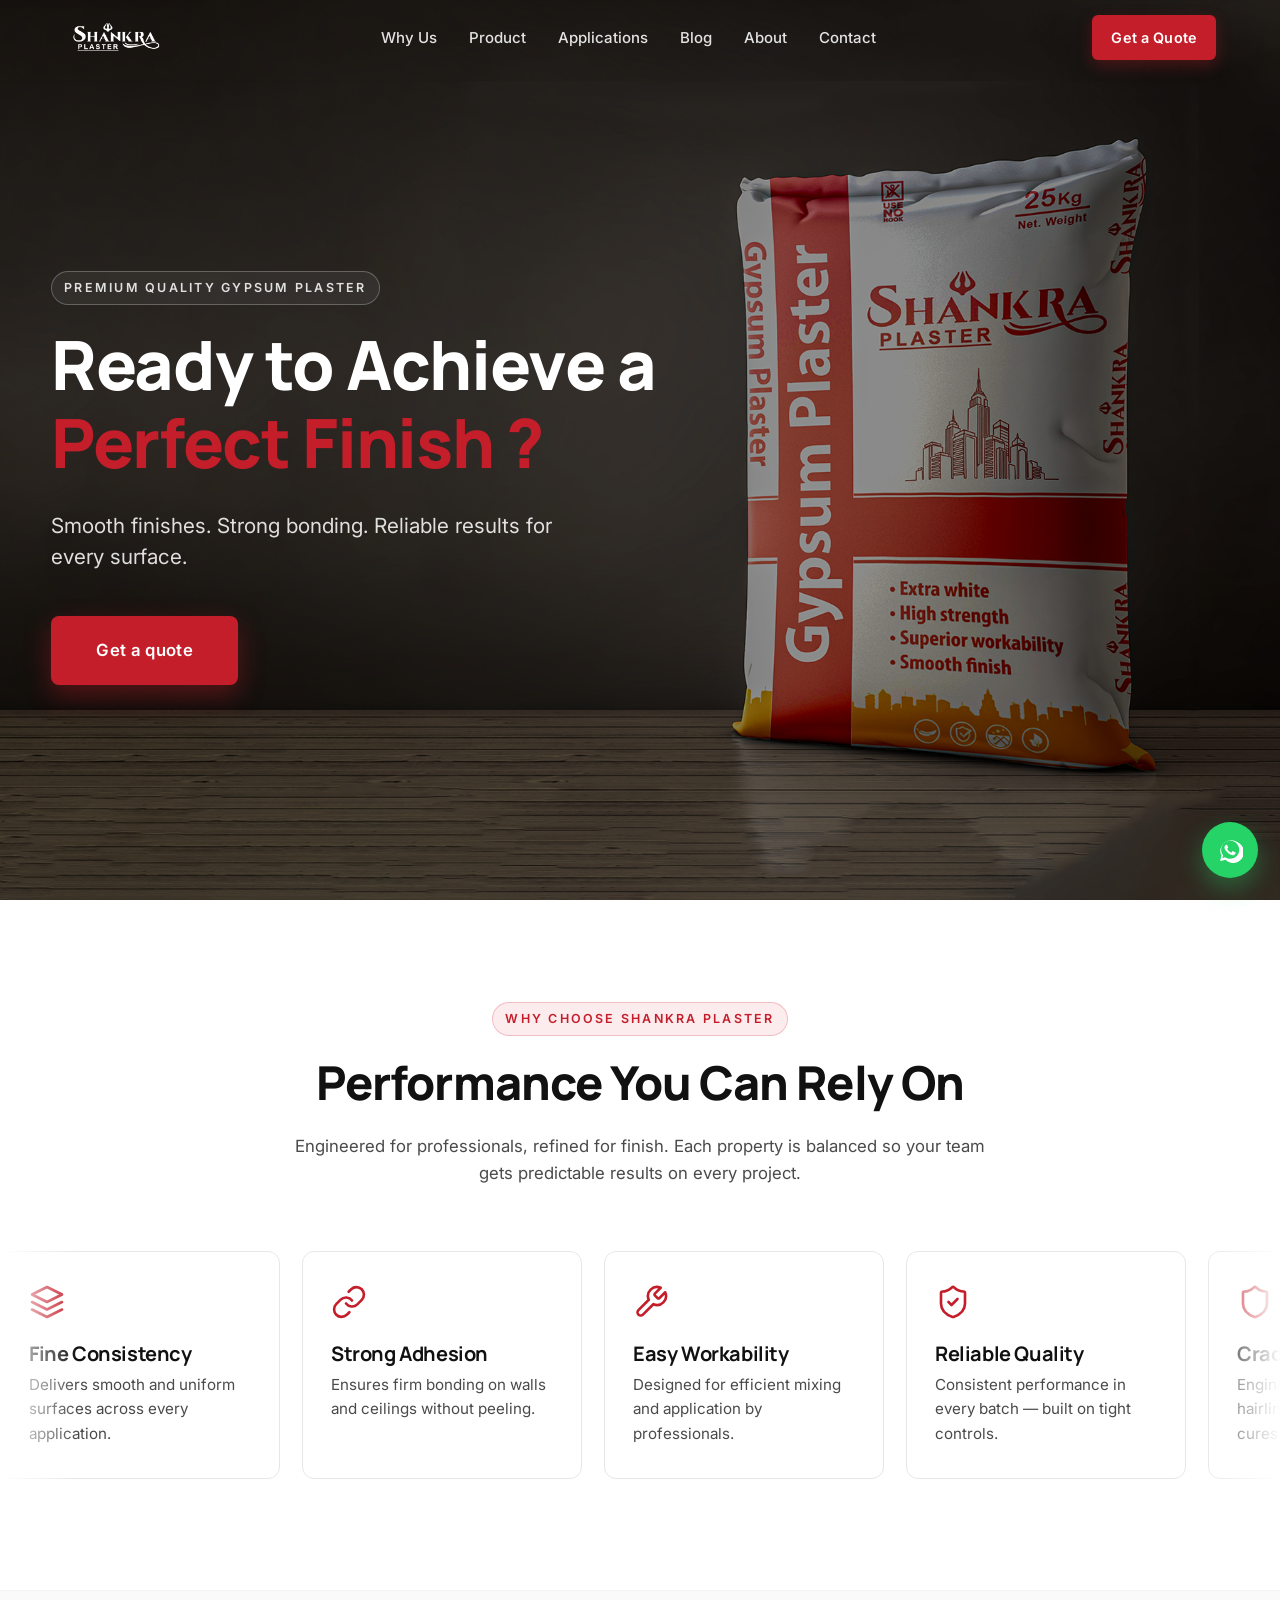
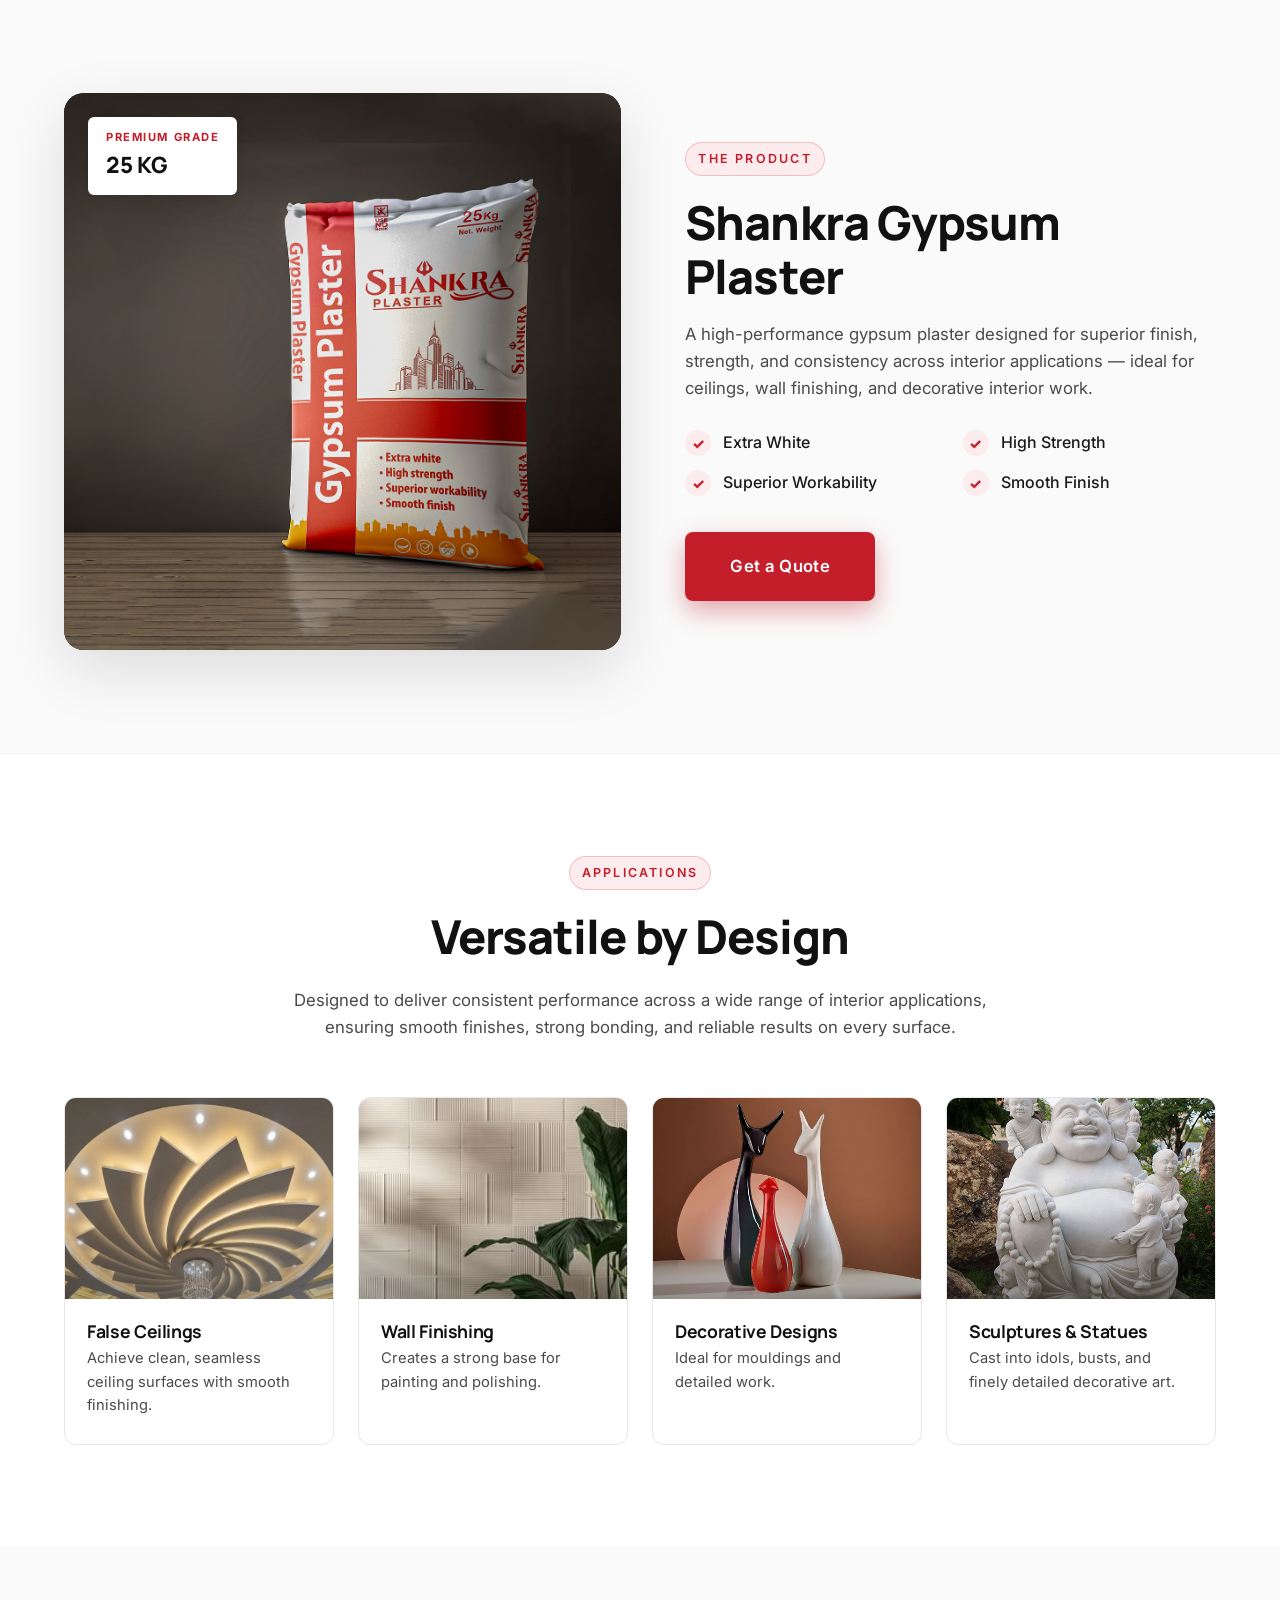
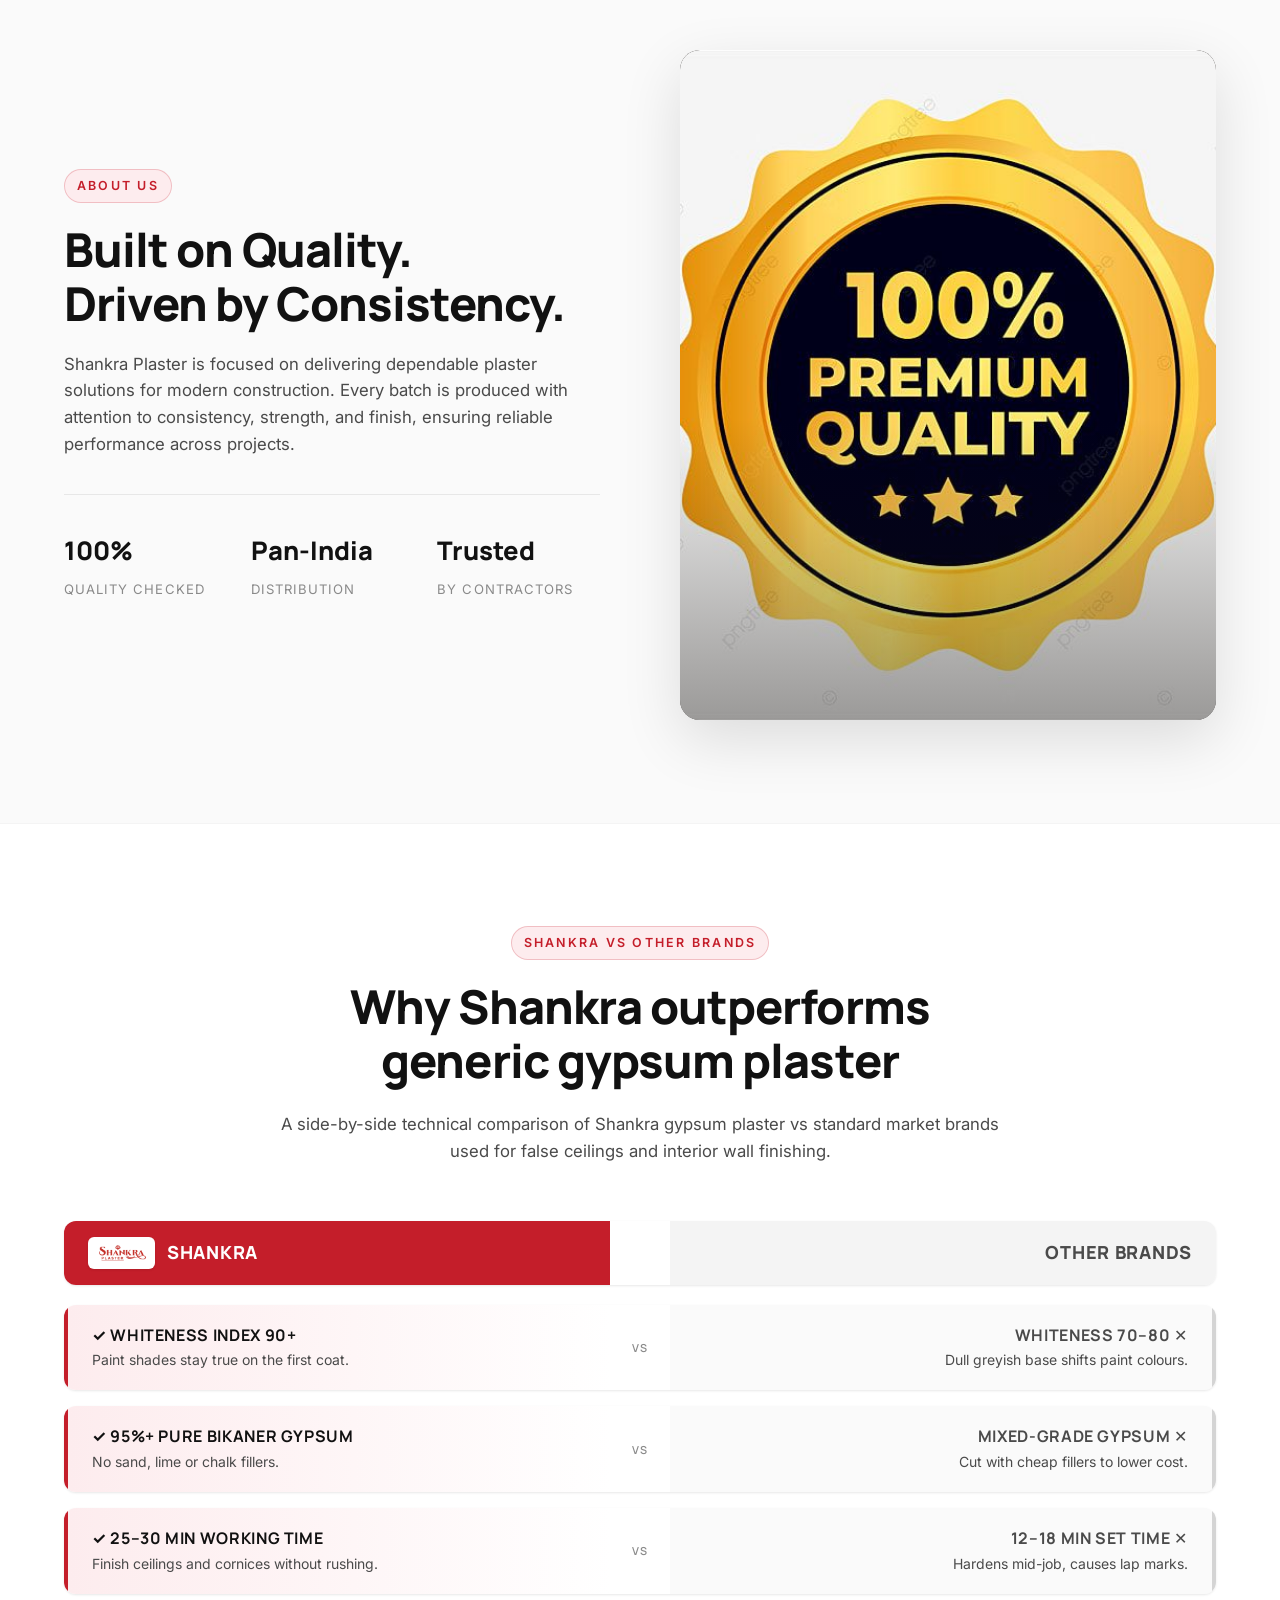
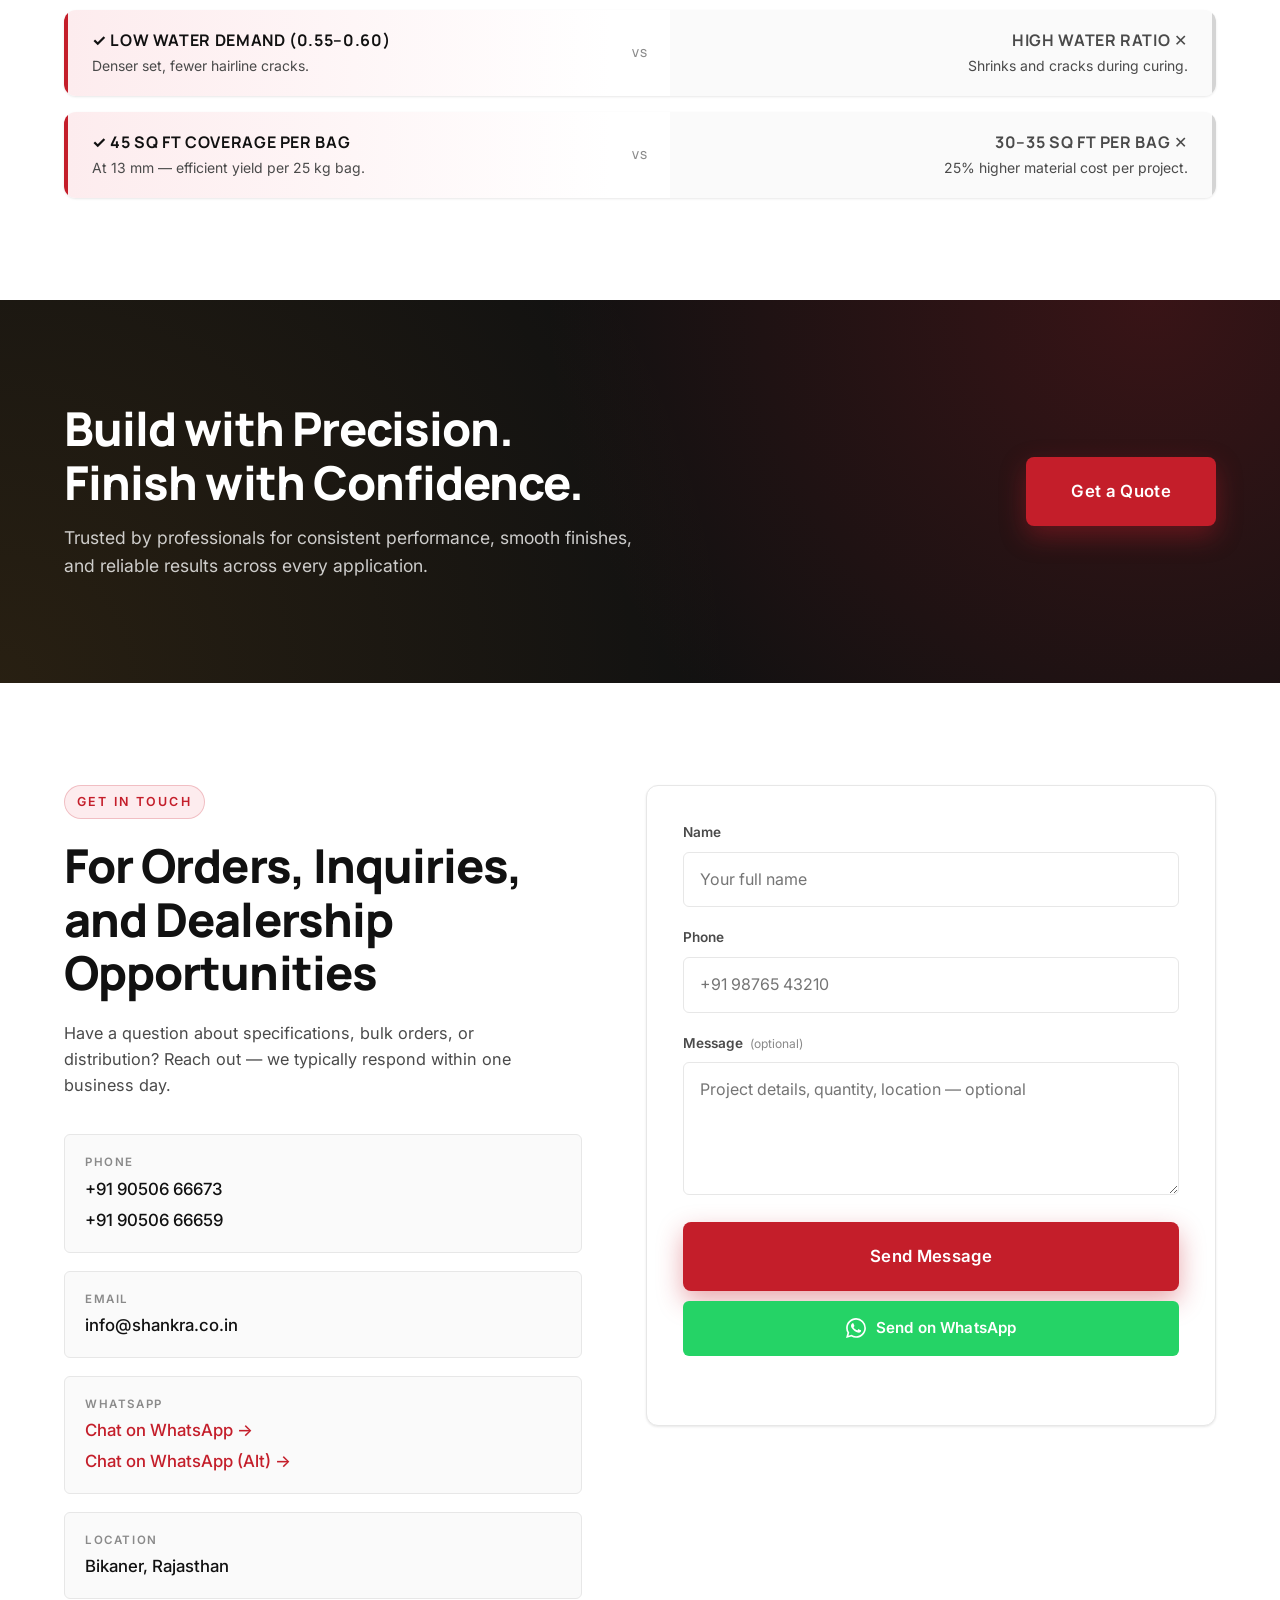
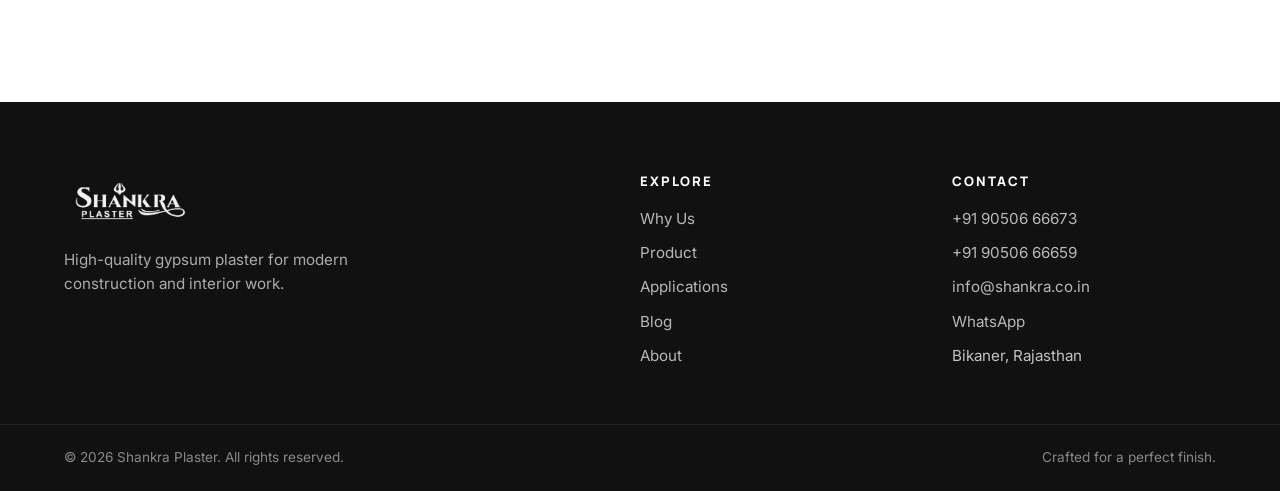
==== index.html @ 3d4d93e8 "Add WhatsApp number-choice popup for every WA entry point Every WhatsApp click on the site (floating" ====
<!DOCTYPE html>
<html lang="en">
<head>
  <meta charset="UTF-8" />
  <meta name="viewport" content="width=device-width, initial-scale=1.0" />
  <meta name="description" content="Shankra Plaster — high-quality gypsum plaster and Plaster of Paris for ceilings, wall finishing, and decorative interior work. Manufactured in Bikaner, Rajasthan." />
  <meta name="theme-color" content="#b72e26" />
  <link rel="canonical" href="https://shankra.co.in/" />
  <title>Shankra Plaster — Gypsum Plaster for a Perfect Finish</title>
  <link rel="icon" href="assets/favicon.png" type="image/png" />
  <meta property="og:type" content="website" />
  <meta property="og:title" content="Shankra Plaster — Gypsum Plaster for a Perfect Finish" />
  <meta property="og:description" content="Smooth finishes, strong bonding and reliable gypsum plaster for ceilings, walls and interior finishing." />
  <meta property="og:url" content="https://shankra.co.in/" />
  <meta property="og:image" content="https://shankra.co.in/assets/logo.png" />
  <meta property="og:image:alt" content="Shankra Plaster logo for gypsum and POP finishing" />
  <meta name="twitter:card" content="summary_large_image" />
  <meta name="twitter:title" content="Shankra Plaster — Gypsum Plaster for a Perfect Finish" />
  <meta name="twitter:description" content="Smooth finishes, strong bonding and reliable gypsum plaster for ceilings, walls and interior finishing." />
  <meta name="twitter:image" content="https://shankra.co.in/assets/logo.png" />
  <meta name="twitter:image:alt" content="Shankra Plaster logo for gypsum and POP finishing" />
  <script type="application/ld+json">
  {
    "@context": "https://schema.org",
    "@type": "WebSite",
    "url": "https://shankra.co.in/",
    "name": "Shankra Plaster",
    "description": "Shankra Plaster — high-quality gypsum plaster and Plaster of Paris for ceilings, wall finishing, and decorative interior work.",
    "publisher": {
      "@type": "Organization",
      "name": "Shankra Plaster",
      "logo": {
        "@type": "ImageObject",
        "url": "https://shankra.co.in/assets/logo.png"
      }
    }
  }
  </script>

  <link rel="preconnect" href="https://fonts.googleapis.com" />
  <link rel="preconnect" href="https://fonts.gstatic.com" crossorigin />
  <link href="https://fonts.googleapis.com/css2?family=Inter:wght@400;500;600;700;800&family=Manrope:wght@500;600;700;800&display=swap" rel="stylesheet" />

  <link rel="stylesheet" href="styles.css?v=30" />
</head>
<body>

  <!-- ============ HEADER ============ -->
  <header class="site-header" id="siteHeader">
    <div class="container header-inner">
      <a href="#top" class="brand" aria-label="Shankra Plaster home">
        <img src="assets/logo.png" alt="Shankra Plaster" class="brand-logo" />
      </a>

      <nav class="primary-nav" aria-label="Primary">
        <ul>
          <li><a href="#why">Why Us</a></li>
          <li><a href="#product">Product</a></li>
          <li><a href="#applications">Applications</a></li>
          <li><a href="blog/">Blog</a></li>
          <li><a href="#about">About</a></li>
          <li><a href="#contact">Contact</a></li>
        </ul>
      </nav>

      <a href="#contact" class="btn btn-primary btn-sm header-cta">Get a Quote</a>

      <button class="nav-toggle" id="navToggle" aria-label="Toggle navigation" aria-expanded="false">
        <span></span><span></span><span></span>
      </button>
    </div>

    <div class="mobile-nav" id="mobileNav" hidden>
      <ul>
        <li><a href="#why">Why Us</a></li>
        <li><a href="#product">Product</a></li>
        <li><a href="#applications">Applications</a></li>
        <li><a href="blog/">Blog</a></li>
        <li><a href="#about">About</a></li>
        <li><a href="#contact">Contact</a></li>
        <li><a href="#contact" class="btn btn-primary btn-block">Get a Quote</a></li>
      </ul>
    </div>
  </header>

  <main id="top">

    <!-- ============ HERO ============ -->
    <section class="hero">
      <div class="hero-media" aria-hidden="true">
        <picture>
          <source media="(max-width: 720px)" srcset="assets/hero-bag-mobile.png" />
          <img src="assets/hero-bag.jpg" alt="" />
        </picture>
        <div class="hero-overlay"></div>
      </div>

      <div class="container hero-content">
        <span class="eyebrow">Premium Quality Gypsum Plaster</span>
        <h1>Ready to Achieve a<br /><span class="accent-text">Perfect Finish&nbsp;?</span></h1>
        <p class="lede">Smooth finishes. Strong bonding. Reliable results for every surface.</p>
        <div class="hero-actions">
          <a href="#contact" class="btn btn-primary btn-hero">Get a quote</a>
        </div>
      </div>
    </section>

    <!-- ============ WHY CHOOSE ============ -->
    <section class="section" id="why">
      <div class="container">
        <header class="section-head">
          <span class="eyebrow eyebrow-dark">Why Choose Shankra Plaster</span>
          <h2>Performance You Can Rely On</h2>
          <p class="section-sub">
            Engineered for professionals, refined for finish. Each property is balanced
            so your team gets predictable results on every project.
          </p>
        </header>

        <div class="features-marquee" aria-label="Reasons to choose Shankra Plaster">
          <div class="features-track">
            <article class="feature-card">
              <div class="feature-icon"><svg viewBox="0 0 24 24" fill="none" stroke="currentColor" stroke-linecap="round" stroke-linejoin="round" aria-hidden="true"><path d="M12 2 2 7l10 5 10-5-10-5z"/><path d="M2 12l10 5 10-5"/><path d="M2 17l10 5 10-5"/></svg></div>
              <h3>Fine Consistency</h3>
              <p>Delivers smooth and uniform surfaces across every application.</p>
            </article>
            <article class="feature-card">
              <div class="feature-icon"><svg viewBox="0 0 24 24" fill="none" stroke="currentColor" stroke-linecap="round" stroke-linejoin="round" aria-hidden="true"><path d="M10 13a5 5 0 0 0 7.54.54l3-3a5 5 0 0 0-7.07-7.07l-1.72 1.72"/><path d="M14 11a5 5 0 0 0-7.54-.54l-3 3a5 5 0 0 0 7.07 7.07l1.72-1.72"/></svg></div>
              <h3>Strong Adhesion</h3>
              <p>Ensures firm bonding on walls and ceilings without peeling.</p>
            </article>
            <article class="feature-card">
              <div class="feature-icon"><svg viewBox="0 0 24 24" fill="none" stroke="currentColor" stroke-linecap="round" stroke-linejoin="round" aria-hidden="true"><path d="M14.7 6.3a1 1 0 0 0 0 1.4l1.6 1.6a1 1 0 0 0 1.4 0l3.77-3.77a6 6 0 0 1-7.94 7.94l-6.91 6.91a2.12 2.12 0 0 1-3-3l6.91-6.91a6 6 0 0 1 7.94-7.94l-3.76 3.76z"/></svg></div>
              <h3>Easy Workability</h3>
              <p>Designed for efficient mixing and application by professionals.</p>
            </article>
            <article class="feature-card">
              <div class="feature-icon"><svg viewBox="0 0 24 24" fill="none" stroke="currentColor" stroke-linecap="round" stroke-linejoin="round" aria-hidden="true"><path d="M20 13c0 5-3.5 7.5-7.66 8.95a1 1 0 0 1-.67-.01C7.5 20.5 4 18 4 13V6a1 1 0 0 1 1-1c2 0 4.5-1.2 6.24-2.72a1.17 1.17 0 0 1 1.52 0C14.51 3.81 17 5 19 5a1 1 0 0 1 1 1z"/><path d="m9 12 2 2 4-4"/></svg></div>
              <h3>Reliable Quality</h3>
              <p>Consistent performance in every batch — built on tight controls.</p>
            </article>
            <article class="feature-card">
              <div class="feature-icon"><svg viewBox="0 0 24 24" fill="none" stroke="currentColor" stroke-linecap="round" stroke-linejoin="round" aria-hidden="true"><path d="M20 13c0 5-3.5 7.5-7.66 8.95a1 1 0 0 1-.67-.01C7.5 20.5 4 18 4 13V6a1 1 0 0 1 1-1c2 0 4.5-1.2 6.24-2.72a1.17 1.17 0 0 1 1.52 0C14.51 3.81 17 5 19 5a1 1 0 0 1 1 1z"/></svg></div>
              <h3>Crack Resistance</h3>
              <p>Engineered to minimise hairline cracks as the surface cures.</p>
            </article>
            <article class="feature-card">
              <div class="feature-icon"><svg viewBox="0 0 24 24" fill="none" stroke="currentColor" stroke-linecap="round" stroke-linejoin="round" aria-hidden="true"><line x1="10" y1="2" x2="14" y2="2"/><line x1="12" y1="14" x2="15" y2="11"/><circle cx="12" cy="14" r="8"/></svg></div>
              <h3>Quick Setting</h3>
              <p>Optimised setting time helps teams finish faster on site.</p>
            </article>
            <article class="feature-card">
              <div class="feature-icon"><svg viewBox="0 0 24 24" fill="none" stroke="currentColor" stroke-linecap="round" stroke-linejoin="round" aria-hidden="true"><path d="m12 3 2 6 6 2-6 2-2 6-2-6-6-2 6-2z"/></svg></div>
              <h3>Extra Whiteness</h3>
              <p>High-purity gypsum gives a brighter, cleaner base for paint.</p>
            </article>
            <article class="feature-card">
              <div class="feature-icon"><svg viewBox="0 0 24 24" fill="none" stroke="currentColor" stroke-linecap="round" stroke-linejoin="round" aria-hidden="true"><path d="M21 16V8a2 2 0 0 0-1-1.73l-7-4a2 2 0 0 0-2 0l-7 4A2 2 0 0 0 3 8v8a2 2 0 0 0 1 1.73l7 4a2 2 0 0 0 2 0l7-4A2 2 0 0 0 21 16z"/><polyline points="3.27 6.96 12 12.01 20.73 6.96"/><line x1="12" y1="22.08" x2="12" y2="12"/></svg></div>
              <h3>Low Wastage</h3>
              <p>Excellent coverage means more square feet per bag.</p>
            </article>
            <article class="feature-card">
              <div class="feature-icon"><svg viewBox="0 0 24 24" fill="none" stroke="currentColor" stroke-linecap="round" stroke-linejoin="round" aria-hidden="true"><path d="M11 20A7 7 0 0 1 9.8 6.1C15.5 5 17 4.48 19.8 2c1.2 1.5 4 8 .9 13.1A7 7 0 0 1 11 20z"/><path d="M2 22c1-3 2.5-5 4.5-7"/></svg></div>
              <h3>Eco-Friendly</h3>
              <p>Non-toxic, sand-free formulation that's safer for interiors.</p>
            </article>
            <article class="feature-card">
              <div class="feature-icon"><svg viewBox="0 0 24 24" fill="none" stroke="currentColor" stroke-linecap="round" stroke-linejoin="round" aria-hidden="true"><path d="M3 7c2-2 4-2 6 0s4 2 6 0 4-2 6 0"/><path d="M3 12c2-2 4-2 6 0s4 2 6 0 4-2 6 0"/><path d="M3 17c2-2 4-2 6 0s4 2 6 0 4-2 6 0"/></svg></div>
              <h3>Smooth Finish</h3>
              <p>A polished, paint-ready surface — no extra putty needed.</p>
            </article>

            <!-- Duplicate set for seamless looping (aria-hidden so SR doesn't repeat) -->
            <article class="feature-card" aria-hidden="true">
              <div class="feature-icon"><svg viewBox="0 0 24 24" fill="none" stroke="currentColor" stroke-linecap="round" stroke-linejoin="round" aria-hidden="true"><path d="M12 2 2 7l10 5 10-5-10-5z"/><path d="M2 12l10 5 10-5"/><path d="M2 17l10 5 10-5"/></svg></div>
              <h3>Fine Consistency</h3>
              <p>Delivers smooth and uniform surfaces across every application.</p>
            </article>
            <article class="feature-card" aria-hidden="true">
              <div class="feature-icon"><svg viewBox="0 0 24 24" fill="none" stroke="currentColor" stroke-linecap="round" stroke-linejoin="round" aria-hidden="true"><path d="M10 13a5 5 0 0 0 7.54.54l3-3a5 5 0 0 0-7.07-7.07l-1.72 1.72"/><path d="M14 11a5 5 0 0 0-7.54-.54l-3 3a5 5 0 0 0 7.07 7.07l1.72-1.72"/></svg></div>
              <h3>Strong Adhesion</h3>
              <p>Ensures firm bonding on walls and ceilings without peeling.</p>
            </article>
            <article class="feature-card" aria-hidden="true">
              <div class="feature-icon"><svg viewBox="0 0 24 24" fill="none" stroke="currentColor" stroke-linecap="round" stroke-linejoin="round" aria-hidden="true"><path d="M14.7 6.3a1 1 0 0 0 0 1.4l1.6 1.6a1 1 0 0 0 1.4 0l3.77-3.77a6 6 0 0 1-7.94 7.94l-6.91 6.91a2.12 2.12 0 0 1-3-3l6.91-6.91a6 6 0 0 1 7.94-7.94l-3.76 3.76z"/></svg></div>
              <h3>Easy Workability</h3>
              <p>Designed for efficient mixing and application by professionals.</p>
            </article>
            <article class="feature-card" aria-hidden="true">
              <div class="feature-icon"><svg viewBox="0 0 24 24" fill="none" stroke="currentColor" stroke-linecap="round" stroke-linejoin="round" aria-hidden="true"><path d="M20 13c0 5-3.5 7.5-7.66 8.95a1 1 0 0 1-.67-.01C7.5 20.5 4 18 4 13V6a1 1 0 0 1 1-1c2 0 4.5-1.2 6.24-2.72a1.17 1.17 0 0 1 1.52 0C14.51 3.81 17 5 19 5a1 1 0 0 1 1 1z"/><path d="m9 12 2 2 4-4"/></svg></div>
              <h3>Reliable Quality</h3>
              <p>Consistent performance in every batch — built on tight controls.</p>
            </article>
            <article class="feature-card" aria-hidden="true">
              <div class="feature-icon"><svg viewBox="0 0 24 24" fill="none" stroke="currentColor" stroke-linecap="round" stroke-linejoin="round" aria-hidden="true"><path d="M20 13c0 5-3.5 7.5-7.66 8.95a1 1 0 0 1-.67-.01C7.5 20.5 4 18 4 13V6a1 1 0 0 1 1-1c2 0 4.5-1.2 6.24-2.72a1.17 1.17 0 0 1 1.52 0C14.51 3.81 17 5 19 5a1 1 0 0 1 1 1z"/></svg></div>
              <h3>Crack Resistance</h3>
              <p>Engineered to minimise hairline cracks as the surface cures.</p>
            </article>
            <article class="feature-card" aria-hidden="true">
              <div class="feature-icon"><svg viewBox="0 0 24 24" fill="none" stroke="currentColor" stroke-linecap="round" stroke-linejoin="round" aria-hidden="true"><line x1="10" y1="2" x2="14" y2="2"/><line x1="12" y1="14" x2="15" y2="11"/><circle cx="12" cy="14" r="8"/></svg></div>
              <h3>Quick Setting</h3>
              <p>Optimised setting time helps teams finish faster on site.</p>
            </article>
            <article class="feature-card" aria-hidden="true">
              <div class="feature-icon"><svg viewBox="0 0 24 24" fill="none" stroke="currentColor" stroke-linecap="round" stroke-linejoin="round" aria-hidden="true"><path d="m12 3 2 6 6 2-6 2-2 6-2-6-6-2 6-2z"/></svg></div>
              <h3>Extra Whiteness</h3>
              <p>High-purity gypsum gives a brighter, cleaner base for paint.</p>
            </article>
            <article class="feature-card" aria-hidden="true">
              <div class="feature-icon"><svg viewBox="0 0 24 24" fill="none" stroke="currentColor" stroke-linecap="round" stroke-linejoin="round" aria-hidden="true"><path d="M21 16V8a2 2 0 0 0-1-1.73l-7-4a2 2 0 0 0-2 0l-7 4A2 2 0 0 0 3 8v8a2 2 0 0 0 1 1.73l7 4a2 2 0 0 0 2 0l7-4A2 2 0 0 0 21 16z"/><polyline points="3.27 6.96 12 12.01 20.73 6.96"/><line x1="12" y1="22.08" x2="12" y2="12"/></svg></div>
              <h3>Low Wastage</h3>
              <p>Excellent coverage means more square feet per bag.</p>
            </article>
            <article class="feature-card" aria-hidden="true">
              <div class="feature-icon"><svg viewBox="0 0 24 24" fill="none" stroke="currentColor" stroke-linecap="round" stroke-linejoin="round" aria-hidden="true"><path d="M11 20A7 7 0 0 1 9.8 6.1C15.5 5 17 4.48 19.8 2c1.2 1.5 4 8 .9 13.1A7 7 0 0 1 11 20z"/><path d="M2 22c1-3 2.5-5 4.5-7"/></svg></div>
              <h3>Eco-Friendly</h3>
              <p>Non-toxic, sand-free formulation that's safer for interiors.</p>
            </article>
            <article class="feature-card" aria-hidden="true">
              <div class="feature-icon"><svg viewBox="0 0 24 24" fill="none" stroke="currentColor" stroke-linecap="round" stroke-linejoin="round" aria-hidden="true"><path d="M3 7c2-2 4-2 6 0s4 2 6 0 4-2 6 0"/><path d="M3 12c2-2 4-2 6 0s4 2 6 0 4-2 6 0"/><path d="M3 17c2-2 4-2 6 0s4 2 6 0 4-2 6 0"/></svg></div>
              <h3>Smooth Finish</h3>
              <p>A polished, paint-ready surface — no extra putty needed.</p>
            </article>
          </div>
        </div>
      </div>
    </section>
    <!-- ============ PRODUCT ============ -->
    <section class="section section-alt" id="product">
      <div class="container product-grid">
        <div class="product-media">
          <img src="assets/hero-bag.jpg" alt="25kg bag of Shankra Gypsum Plaster" />
          <div class="product-badge">
            <span>Premium Grade</span>
            <strong>25 KG</strong>
          </div>
        </div>

        <div class="product-content">
          <span class="eyebrow eyebrow-dark">The Product</span>
          <h2>Shankra Gypsum Plaster</h2>
          <p>
            A high-performance gypsum plaster designed for superior finish, strength,
            and consistency across interior applications — ideal for ceilings, wall
            finishing, and decorative interior work.
          </p>

          <ul class="check-list">
            <li><span class="check">✓</span> Extra White</li>
            <li><span class="check">✓</span> High Strength</li>
            <li><span class="check">✓</span> Superior Workability</li>
            <li><span class="check">✓</span> Smooth Finish</li>
          </ul>

          <a href="#contact" class="btn btn-primary btn-hero">Get a Quote</a>
        </div>
      </div>
    </section>

    <!-- ============ APPLICATIONS ============ -->
    <section class="section" id="applications">
      <div class="container">
        <header class="section-head">
          <span class="eyebrow eyebrow-dark">Applications</span>
          <h2>Versatile by Design</h2>
          <p class="section-sub">
            Designed to deliver consistent performance across a wide range of interior
            applications, ensuring smooth finishes, strong bonding, and reliable results
            on every surface.
          </p>
        </header>

        <div class="applications-grid">
          <article class="app-card">
            <div class="app-media">
              <img
                src="assets/applications/ceiling.jpg"
                onerror="this.onerror=null; this.src='https://images.unsplash.com/photo-1503387762-592deb58ef4e?auto=format&fit=crop&w=900&q=80'"
                alt="Plaster ceiling installation in progress on a construction site" />
            </div>
            <div class="app-body">
              <h3>False Ceilings</h3>
              <p>Achieve clean, seamless ceiling surfaces with smooth finishing.</p>
            </div>
          </article>

          <article class="app-card">
            <div class="app-media">
              <img
                src="assets/applications/wall.jpg"
                onerror="this.onerror=null; this.src='https://images.unsplash.com/photo-1607400201515-c2c41c07d307?auto=format&fit=crop&w=900&q=80'"
                alt="Tradesman applying a smooth coat of plaster to a wall with a steel trowel" />
            </div>
            <div class="app-body">
              <h3>Wall Finishing</h3>
              <p>Creates a strong base for painting and polishing.</p>
            </div>
          </article>

          <article class="app-card">
            <div class="app-media">
              <img
                src="assets/applications/decorative.webp"
                onerror="this.onerror=null; this.src='https://images.unsplash.com/photo-1615873968403-89e068629265?auto=format&fit=crop&w=900&q=80'"
                alt="Close-up of decorative plaster cornice and moulding detail" />
            </div>
            <div class="app-body">
              <h3>Decorative Designs</h3>
              <p>Ideal for mouldings and detailed work.</p>
            </div>
          </article>

          <article class="app-card">
            <div class="app-media">
              <img
                src="assets/applications/sculptures.jpg"
                onerror="this.onerror=null; this.src='https://images.unsplash.com/photo-1581094288338-2314dddb7ece?auto=format&fit=crop&w=900&q=80'"
                alt="Hand-cast plaster sculpture with intricate carved detail" />
            </div>
            <div class="app-body">
              <h3>Sculptures &amp; Statues</h3>
              <p>Cast into idols, busts, and finely detailed decorative art.</p>
            </div>
          </article>
        </div>
      </div>
    </section>

    <!-- ============ ABOUT ============ -->
    <section class="section section-alt" id="about">
      <div class="container about-grid">
        <div class="about-content">
          <span class="eyebrow eyebrow-dark">About Us</span>
          <h2>Built on Quality.<br />Driven by Consistency.</h2>
          <p>
            Shankra Plaster is focused on delivering dependable plaster solutions for
            modern construction. Every batch is produced with attention to consistency,
            strength, and finish, ensuring reliable performance across projects.
          </p>

          <div class="stats">
            <div class="stat">
              <strong>100%</strong>
              <span>Quality Checked</span>
            </div>
            <div class="stat">
              <strong>Pan-India</strong>
              <span>Distribution</span>
            </div>
            <div class="stat">
              <strong>Trusted</strong>
              <span>by Contractors</span>
            </div>
          </div>
        </div>

        <div class="about-media">
          <img
            src="assets/about.jpg"
            onerror="this.onerror=null; this.src='https://images.unsplash.com/photo-1565008447742-97f6f38c985c?auto=format&fit=crop&w=1200&q=80'"
            alt="Industrial plaster manufacturing — bagging line and quality-checked output" />
        </div>
      </div>
    </section>

    <!-- ============ COMPARISON ============ -->
    <section class="section" id="comparison">
      <div class="container">
        <header class="section-head">
          <span class="eyebrow eyebrow-dark">Shankra vs Other Brands</span>
          <h2>Why Shankra outperforms generic gypsum plaster</h2>
          <p class="section-sub">
            A side-by-side technical comparison of Shankra gypsum plaster vs standard market brands used for false ceilings and interior wall finishing.
          </p>
        </header>

        <div class="cmp-vs" aria-label="Shankra vs Other Brands comparison">
          <div class="cmp-vs-header">
            <div class="cmp-vs-header-side cmp-vs-header-win">
              <img src="assets/logo.png" alt="Shankra Plaster logo" class="cmp-vs-header-logo" />
              <span>Shankra</span>
            </div>
            <div class="cmp-vs-header-spacer" aria-hidden="true"></div>
            <div class="cmp-vs-header-side cmp-vs-header-lose">Other Brands</div>
          </div>

          <div class="cmp-vs-row">
            <div class="cmp-vs-side cmp-vs-win">
              <h4>&#10003; Whiteness index 90+</h4>
              <p>Paint shades stay true on the first coat.</p>
            </div>
            <div class="cmp-vs-badge" aria-hidden="true">VS</div>
            <div class="cmp-vs-side cmp-vs-lose">
              <h4>Whiteness 70&ndash;80 &#10005;</h4>
              <p>Dull greyish base shifts paint colours.</p>
            </div>
          </div>

          <div class="cmp-vs-row">
            <div class="cmp-vs-side cmp-vs-win">
              <h4>&#10003; 95%+ pure Bikaner gypsum</h4>
              <p>No sand, lime or chalk fillers.</p>
            </div>
            <div class="cmp-vs-badge" aria-hidden="true">VS</div>
            <div class="cmp-vs-side cmp-vs-lose">
              <h4>Mixed-grade gypsum &#10005;</h4>
              <p>Cut with cheap fillers to lower cost.</p>
            </div>
          </div>

          <div class="cmp-vs-row">
            <div class="cmp-vs-side cmp-vs-win">
              <h4>&#10003; 25&ndash;30 min working time</h4>
              <p>Finish ceilings and cornices without rushing.</p>
            </div>
            <div class="cmp-vs-badge" aria-hidden="true">VS</div>
            <div class="cmp-vs-side cmp-vs-lose">
              <h4>12&ndash;18 min set time &#10005;</h4>
              <p>Hardens mid-job, causes lap marks.</p>
            </div>
          </div>

          <div class="cmp-vs-row">
            <div class="cmp-vs-side cmp-vs-win">
              <h4>&#10003; Low water demand (0.55&ndash;0.60)</h4>
              <p>Denser set, fewer hairline cracks.</p>
            </div>
            <div class="cmp-vs-badge" aria-hidden="true">VS</div>
            <div class="cmp-vs-side cmp-vs-lose">
              <h4>High water ratio &#10005;</h4>
              <p>Shrinks and cracks during curing.</p>
            </div>
          </div>

          <div class="cmp-vs-row">
            <div class="cmp-vs-side cmp-vs-win">
              <h4>&#10003; 45 sq ft coverage per bag</h4>
              <p>At 13 mm &mdash; efficient yield per 25 kg bag.</p>
            </div>
            <div class="cmp-vs-badge" aria-hidden="true">VS</div>
            <div class="cmp-vs-side cmp-vs-lose">
              <h4>30&ndash;35 sq ft per bag &#10005;</h4>
              <p>25% higher material cost per project.</p>
            </div>
          </div>
        </div>
      </div>
    </section>

    <!-- ============ CTA BANNER ============ -->
    <section class="cta-banner">
      <div class="container cta-inner">
        <div class="cta-text">
          <h2>Build with Precision.<br />Finish with Confidence.</h2>
          <p class="cta-sub">
            Trusted by professionals for consistent performance, smooth finishes,
            and reliable results across every application.
          </p>
        </div>
        <a href="#contact" class="btn btn-primary btn-hero">Get a Quote</a>
      </div>
    </section>

    <!-- ============ CONTACT ============ -->
    <section class="section" id="contact">
      <div class="container contact-grid">
        <div class="contact-info">
          <span class="eyebrow eyebrow-dark">Get in Touch</span>
          <h2>For Orders, Inquiries, and Dealership Opportunities</h2>
          <p>
            Have a question about specifications, bulk orders, or distribution?
            Reach out — we typically respond within one business day.
          </p>

          <ul class="contact-list">
            <li>
              <span class="contact-label">Phone</span>
              <a href="tel:+919050666673">+91 90506 66673</a>
              <a href="tel:+919050666659">+91 90506 66659</a>
            </li>
            <li>
              <span class="contact-label">Email</span>
              <a href="mailto:info@shankra.co.in">info@shankra.co.in</a>
            </li>
            <li>
              <span class="contact-label">WhatsApp</span>
              <a class="wa-link" href="https://wa.me/919050666673" target="_blank" rel="noopener">
                Chat on WhatsApp →
              </a>
              <a class="wa-link" href="https://wa.me/919050666659" target="_blank" rel="noopener">
                Chat on WhatsApp (Alt) →
              </a>
            </li>
            <li>
              <span class="contact-label">Location</span>
              <span>Bikaner, Rajasthan</span>
            </li>
          </ul>
        </div>

        <form class="contact-form" id="contactForm" action="https://api.web3forms.com/submit" method="POST" novalidate>
          <input type="hidden" name="access_key" value="955f1482-e129-4e75-a297-fbdea9e42c12" />
          <input type="hidden" name="subject" value="New Quote Request — Shankra Plaster" />
          <input type="hidden" name="from_name" value="Shankra Plaster Website" />
          <input type="checkbox" name="botcheck" class="visually-hidden" style="display:none" tabindex="-1" autocomplete="off" />

          <div class="field">
            <label for="name">Name</label>
            <input type="text" id="name" name="name" required autocomplete="name" placeholder="Your full name" />
          </div>
          <div class="field">
            <label for="phone">Phone</label>
            <input type="tel" id="phone" name="phone" required inputmode="tel" autocomplete="tel" placeholder="+91 98765 43210" />
          </div>
          <div class="field">
            <label for="message">Message <span class="field-hint">(optional)</span></label>
            <textarea id="message" name="message" rows="4" placeholder="Project details, quantity, location — optional"></textarea>
          </div>
          <button type="submit" class="btn btn-primary btn-hero btn-block" id="formSubmit">Send Message</button>
          <button type="button" class="btn btn-whatsapp btn-block" id="whatsappBtn">
            <svg width="20" height="20" viewBox="0 0 24 24" fill="currentColor" aria-hidden="true"><path d="M.057 24l1.687-6.163a11.867 11.867 0 01-1.587-5.946C.16 5.335 5.495 0 12.05 0a11.817 11.817 0 018.413 3.488 11.824 11.824 0 013.48 8.414c-.003 6.557-5.338 11.892-11.893 11.892a11.9 11.9 0 01-5.688-1.448L.057 24zm6.597-3.807c1.676.995 3.276 1.591 5.392 1.592 5.448 0 9.886-4.434 9.889-9.885.002-5.462-4.415-9.89-9.881-9.892-5.452 0-9.887 4.434-9.889 9.884-.001 2.225.651 3.891 1.746 5.634l-.999 3.648 3.742-.981zm11.387-5.464c-.074-.124-.272-.198-.57-.347-.297-.149-1.758-.868-2.031-.967-.272-.099-.47-.149-.669.149-.198.297-.768.967-.941 1.165-.173.198-.347.223-.644.074-.297-.149-1.255-.462-2.39-1.475-.883-.788-1.48-1.761-1.653-2.059-.173-.297-.018-.458.13-.606.134-.133.297-.347.446-.521.151-.172.2-.296.3-.495.099-.198.05-.372-.025-.521-.075-.148-.669-1.611-.916-2.206-.242-.579-.487-.501-.669-.51l-.57-.01c-.198 0-.52.074-.792.372s-1.04 1.016-1.04 2.479 1.065 2.876 1.213 3.074c.149.198 2.095 3.2 5.076 4.487.71.306 1.263.489 1.694.626.712.226 1.36.194 1.872.118.571-.085 1.758-.719 2.006-1.413.248-.695.248-1.29.173-1.414z"/></svg>
            Send on WhatsApp
          </button>
          <p class="form-status" id="formStatus" aria-live="polite"></p>
        </form>
      </div>
    </section>

  </main>

  <!-- ============ FOOTER ============ -->
  <footer class="site-footer">
    <div class="container footer-inner">
      <div class="footer-brand">
        <img src="assets/logo.png" alt="Shankra Plaster" class="brand-logo brand-logo-light" />
        <p>High-quality gypsum plaster for modern construction and interior work.</p>
      </div>

      <div class="footer-col">
        <h4>Explore</h4>
        <ul>
          <li><a href="#why">Why Us</a></li>
          <li><a href="#product">Product</a></li>
          <li><a href="#applications">Applications</a></li>
          <li><a href="blog/">Blog</a></li>
          <li><a href="#about">About</a></li>
        </ul>
      </div>

      <div class="footer-col">
        <h4>Contact</h4>
        <ul>
          <li><a href="tel:+919050666673">+91 90506 66673</a></li>
          <li><a href="tel:+919050666659">+91 90506 66659</a></li>
          <li><a href="mailto:info@shankra.co.in">info@shankra.co.in</a></li>
          <li><a href="https://wa.me/919050666673" target="_blank" rel="noopener">WhatsApp</a></li>
          <li>Bikaner, Rajasthan</li>
        </ul>
      </div>
    </div>

    <div class="footer-bottom">
      <div class="container">
        <span>© <span id="year"></span> Shankra Plaster. All rights reserved.</span>
        <span>Crafted for a perfect finish.</span>
      </div>
    </div>
  </footer>

  <a href="https://wa.me/919050666673" class="wa-fab" target="_blank" rel="noopener" aria-label="Chat on WhatsApp">
    <svg viewBox="0 0 24 24" width="26" height="26" aria-hidden="true">
      <path fill="currentColor" d="M19.05 4.91A10 10 0 0 0 4.1 17.39L3 21.5a.5.5 0 0 0 .62.62l4.21-1.06A10 10 0 1 0 19.05 4.91Zm-7.04 15.21a8.32 8.32 0 0 1-4.24-1.16l-.3-.18-2.5.63.66-2.43-.2-.31a8.33 8.33 0 1 1 6.58 3.45Zm4.57-6.23c-.25-.13-1.49-.74-1.72-.82-.23-.08-.4-.13-.57.13s-.65.82-.8 1c-.15.17-.3.19-.55.06a6.85 6.85 0 0 1-3.41-2.98c-.26-.44.26-.41.74-1.36a.46.46 0 0 0 0-.43c-.06-.13-.57-1.36-.78-1.86s-.41-.42-.57-.43h-.49a.94.94 0 0 0-.68.32 2.84 2.84 0 0 0-.89 2.12 4.93 4.93 0 0 0 1.04 2.62 11.32 11.32 0 0 0 4.34 3.83c1.62.71 2.26.78 3.07.66a2.59 2.59 0 0 0 1.7-1.2 2.1 2.1 0 0 0 .15-1.2c-.06-.11-.23-.18-.48-.31Z"/>
    </svg>
  </a>

  <script src="script.js?v=4"></script>
</body>
</html>
---- styles.css ----
/* =========================================================
   Shankara POP — Brand Site Styles
   Palette: white, light grey, dark grey, accent (industrial orange)
   ========================================================= */

:root {
  --white: #ffffff;
  --grey-50: #fafafa;
  --grey-100: #f4f4f4;
  --grey-200: #e7e7e7;
  --grey-300: #d4d4d4;
  --grey-500: #8a8a8a;
  --grey-700: #4a4a4a;
  --grey-900: #1a1a1a;
  --ink: #111111;

  --accent: #c41e2a;        /* Shankra brand red */
  --accent-dark: #9c1620;
  --accent-soft: #fdecee;
  --accent-2: #f29f1a;      /* secondary orange (from bag base) */
  --warm-ink: #1f1b18;      /* warm dark to match hero photo */

  --radius-sm: 6px;
  --radius: 12px;
  --radius-lg: 20px;

  --shadow-sm: 0 1px 2px rgba(0,0,0,.04), 0 1px 3px rgba(0,0,0,.06);
  --shadow-md: 0 4px 12px rgba(0,0,0,.06), 0 12px 28px rgba(0,0,0,.06);
  --shadow-lg: 0 20px 60px rgba(0,0,0,.12);

  --container: 1200px;

  --font-sans: 'Inter', system-ui, -apple-system, Segoe UI, Roboto, sans-serif;
  --font-display: 'Manrope', 'Inter', system-ui, sans-serif;

  --header-h: 76px;
}

/* ============== RESET / BASE ============== */
*, *::before, *::after { box-sizing: border-box; }
html { scroll-behavior: smooth; -webkit-text-size-adjust: 100%; }
body {
  margin: 0;
  font-family: var(--font-sans);
  font-size: 16px;
  line-height: 1.6;
  color: var(--grey-900);
  background: var(--white);
  -webkit-font-smoothing: antialiased;
  text-rendering: optimizeLegibility;
}
img { max-width: 100%; display: block; }
a { color: inherit; text-decoration: none; transition: color .2s ease; }
a:hover { color: var(--accent); }
button { font: inherit; cursor: pointer; }
ul { list-style: none; padding: 0; margin: 0; }

h1, h2, h3, h4 {
  font-family: var(--font-display);
  color: var(--ink);
  letter-spacing: -0.02em;
  line-height: 1.15;
  margin: 0 0 .5em;
  font-weight: 800;
}
h1 { font-size: clamp(2.25rem, 5vw + 1rem, 4.25rem); }
h2 { font-size: clamp(1.85rem, 2.4vw + 1rem, 3rem); }
h3 { font-size: 1.25rem; font-weight: 700; }
h4 { font-size: 0.95rem; letter-spacing: .04em; text-transform: uppercase; color: var(--grey-700); }
p { margin: 0 0 1rem; color: var(--grey-700); }

.container {
  width: 100%;
  max-width: var(--container);
  margin: 0 auto;
  padding: 0 24px;
}

.eyebrow {
  display: inline-block;
  font-size: .78rem;
  font-weight: 600;
  letter-spacing: .18em;
  text-transform: uppercase;
  color: rgba(255,255,255,.85);
  padding: 6px 12px;
  border: 1px solid rgba(255,255,255,.25);
  border-radius: 999px;
  margin-bottom: 1.25rem;
  background: rgba(255,255,255,.06);
  backdrop-filter: blur(6px);
}
.eyebrow-dark {
  color: var(--accent);
  background: var(--accent-soft);
  border-color: rgba(196,30,42,.22);
}

.accent-text { color: var(--accent); }

/* ============== BUTTONS ============== */
.btn {
  display: inline-flex;
  align-items: center;
  justify-content: center;
  gap: 8px;
  padding: 14px 26px;
  border-radius: var(--radius-sm);
  font-weight: 600;
  font-size: .95rem;
  letter-spacing: .01em;
  border: 1px solid transparent;
  transition: transform .15s ease, background .2s ease, color .2s ease, border-color .2s ease, box-shadow .2s ease;
  white-space: nowrap;
}
.btn:hover { transform: translateY(-1px); }
.btn-sm { padding: 10px 18px; font-size: .9rem; }
.btn-lg { padding: 16px 32px; font-size: 1rem; }
.btn-block { width: 100%; }

.btn-primary {
  background: var(--accent);
  color: #fff;
  box-shadow: 0 6px 16px rgba(196,30,42,.3);
}
.btn-primary:hover { background: var(--accent-dark); color: #fff; }

.btn-dark {
  background: var(--ink);
  color: #fff;
}
.btn-dark:hover { background: #000; color: #fff; }

.btn-ghost {
  background: transparent;
  color: #fff;
  border-color: rgba(255,255,255,.4);
}
.btn-ghost:hover { background: rgba(255,255,255,.1); color: #fff; border-color: #fff; }

/* ============== HEADER ============== */
/* Default: transparent over the hero. The header switches to the solid
   white state via .is-scrolled (set on scroll) or .is-solid (set when
   the mobile menu is open). */
.site-header {
  position: fixed;
  top: 0; left: 0; right: 0;
  height: var(--header-h);
  z-index: 50;
  background: transparent;
  backdrop-filter: none;
  -webkit-backdrop-filter: none;
  border-bottom: 1px solid transparent;
  transition: background .3s ease, border-color .3s ease, box-shadow .3s ease, backdrop-filter .3s ease;
}

/* Transparent-state element colors (white over the dark hero) */
.site-header .brand-logo {
  filter: brightness(0) invert(1);
  transition: filter .3s ease, opacity .3s ease;
}
.site-header .primary-nav a { color: rgba(255,255,255,.88); }
.site-header .primary-nav a:hover { color: #fff; }
.site-header .nav-toggle span { background: #fff; }

/* Solid white state (after scroll OR when mobile menu open) */
.site-header.is-scrolled,
.site-header.is-solid {
  background: rgba(255,255,255,.96);
  backdrop-filter: saturate(180%) blur(12px);
  -webkit-backdrop-filter: saturate(180%) blur(12px);
  border-bottom-color: var(--grey-200);
  box-shadow: var(--shadow-sm);
}
.site-header.is-scrolled .brand-logo,
.site-header.is-solid .brand-logo {
  filter: none;
}
.site-header.is-scrolled .primary-nav a,
.site-header.is-solid .primary-nav a {
  color: var(--grey-700);
}
.site-header.is-scrolled .primary-nav a:hover,
.site-header.is-solid .primary-nav a:hover {
  color: var(--ink);
}
.site-header.is-scrolled .nav-toggle span,
.site-header.is-solid .nav-toggle span {
  background: var(--ink);
}
.header-inner {
  height: 100%;
  display: flex;
  align-items: center;
  justify-content: space-between;
  gap: 24px;
}
.brand {
  display: inline-flex;
  align-items: center;
  gap: 10px;
  font-family: var(--font-display);
  font-weight: 800;
  font-size: 1.1rem;
  color: var(--ink);
  letter-spacing: -.01em;
  text-decoration: none;
}
.brand-logo {
  height: 44px;
  width: auto;
  display: block;
  object-fit: contain;
}
.brand-logo-light {
  /* Renders the red logo as solid white for use on dark surfaces */
  filter: brightness(0) invert(1);
  opacity: .95;
}

.primary-nav ul {
  display: flex;
  gap: 32px;
}
.primary-nav a {
  font-size: .94rem;
  font-weight: 500;
  color: var(--grey-700);
}
.primary-nav a:hover { color: var(--ink); }

.nav-toggle {
  display: none;
  background: transparent;
  border: 0;
  width: 40px; height: 40px;
  position: relative;
}
.nav-toggle span {
  position: absolute;
  left: 9px; right: 9px;
  height: 2px;
  background: var(--ink);
  border-radius: 2px;
  transition: transform .25s ease, opacity .2s ease, top .25s ease;
}
.nav-toggle span:nth-child(1) { top: 13px; }
.nav-toggle span:nth-child(2) { top: 19px; }
.nav-toggle span:nth-child(3) { top: 25px; }
.nav-toggle.is-open span:nth-child(1) { top: 19px; transform: rotate(45deg); }
.nav-toggle.is-open span:nth-child(2) { opacity: 0; }
.nav-toggle.is-open span:nth-child(3) { top: 19px; transform: rotate(-45deg); }

.mobile-nav {
  position: fixed;
  top: var(--header-h); left: 0; right: 0;
  background: #fff;
  border-bottom: 1px solid var(--grey-200);
  box-shadow: var(--shadow-md);
  padding: 16px 24px 28px;
  z-index: 49;
}
.mobile-nav ul { display: flex; flex-direction: column; gap: 4px; }
.mobile-nav a {
  display: block;
  padding: 14px 6px;
  font-size: 1.05rem;
  font-weight: 500;
  border-bottom: 1px solid var(--grey-100);
  color: var(--grey-900);
}
.mobile-nav .btn { margin-top: 14px; padding: 14px 26px; }

/* ============== HERO ============== */
.hero {
  position: relative;
  min-height: 100vh;
  display: flex;
  align-items: center;
  padding: calc(var(--header-h) + 60px) 0 80px;
  color: #fff;
  overflow: hidden;
  isolation: isolate;
  background: var(--warm-ink);
}
.hero-media {
  position: absolute; inset: 0; z-index: -1;
}
/* Full-bleed photo so the dark wall, bag, and wood floor extend
   edge-to-edge — including up behind the transparent nav. */
.hero-media img {
  width: 100%;
  height: 100%;
  object-fit: cover;
  object-position: right center;
}
/* Flat 60% black filter over the hero image. */
.hero-overlay {
  position: absolute; inset: 0;
  background: rgba(0, 0, 0, 0.4);
}
.hero .hero-content {
  max-width: 640px;
  margin-left: clamp(20px, 4vw, 64px);
  margin-right: auto;
  padding-left: 0;
  padding-right: 24px;
  text-align: left;
}
.hero h1 {
  color: #fff;
  margin-bottom: 28px;
}
.hero .lede {
  color: rgba(255,255,255,.86);
  font-size: clamp(1.05rem, .55vw + .95rem, 1.3rem);
  font-weight: 400;
  line-height: 1.5;
  max-width: 540px;
  margin-bottom: 44px;
}
.hero-actions {
  display: flex;
  flex-wrap: wrap;
  gap: 14px;
}

/* Larger, more prominent hero CTA */
.btn-hero {
  padding: 20px 44px;
  font-size: 1.05rem;
  letter-spacing: .02em;
  border-radius: 8px;
}
.btn-hero.btn-primary {
  box-shadow: 0 10px 26px rgba(196,30,42,.38);
}
.hero-meta {
  display: flex;
  flex-wrap: wrap;
  gap: 32px 56px;
  padding-top: 32px;
  border-top: 1px solid rgba(255,255,255,.18);
  max-width: 680px;
}
.hero-meta li {
  display: flex; flex-direction: column;
}
.hero-meta strong {
  font-family: var(--font-display);
  font-size: 1.5rem;
  color: #fff;
  font-weight: 700;
}
.hero-meta span {
  font-size: .8rem;
  letter-spacing: .15em;
  text-transform: uppercase;
  color: rgba(255,255,255,.7);
  margin-top: 2px;
}

/* ============== SECTIONS ============== */
.section {
  padding: clamp(64px, 8vw, 120px) 0;
  background: #fff;
}
.section-alt {
  background: var(--grey-50);
  border-top: 1px solid var(--grey-100);
  border-bottom: 1px solid var(--grey-100);
}
.section-head {
  max-width: 720px;
  margin: 0 auto 56px;
  text-align: center;
}
.section-sub {
  font-size: 1.05rem;
  color: var(--grey-700);
}

/* ============== WHY / FEATURES ============== */
.features-grid {
  display: grid;
  grid-template-columns: repeat(4, 1fr);
  gap: 24px;
}
.feature-card {
  background: #fff;
  border: 1px solid var(--grey-200);
  border-radius: var(--radius);
  padding: 32px 28px;
  transition: transform .2s ease, border-color .2s ease, box-shadow .2s ease;
  position: relative;
}
.feature-card:hover {
  transform: translateY(-4px);
  border-color: var(--accent);
  box-shadow: var(--shadow-md);
}
/* Minimal line icon at the top of each feature card — single accent color */
.feature-icon {
  color: var(--accent);
  margin-bottom: 22px;
  display: inline-flex;
  align-items: center;
  justify-content: center;
}
.feature-icon svg {
  width: 36px;
  height: 36px;
  display: block;
  stroke-width: 1.75;
}
.feature-card h3 { margin-bottom: 8px; color: var(--ink); }
.feature-card p { margin: 0; font-size: .95rem; }

/* Marquee variant — full-bleed horizontal scroller (10 features, looping) */
.features-marquee {
  width: 100vw;
  margin-left: calc(50% - 50vw);
  overflow: hidden;
  padding: 8px 0;
  -webkit-mask-image: linear-gradient(90deg, transparent 0, #000 6%, #000 94%, transparent 100%);
          mask-image: linear-gradient(90deg, transparent 0, #000 6%, #000 94%, transparent 100%);
}
.features-track {
  display: flex;
  gap: 22px;
  width: max-content;
  animation: marquee-scroll-left 60s linear infinite;
  will-change: transform;
}
.features-track:hover { animation-play-state: paused; }
.features-marquee .feature-card {
  width: 280px;
  flex-shrink: 0;
}
@keyframes marquee-scroll-left {
  from { transform: translateX(0); }
  to   { transform: translateX(-50%); }
}
@media (prefers-reduced-motion: reduce) {
  .features-track {
    animation: none;
    flex-wrap: wrap;
    justify-content: center;
    width: 100%;
  }
  .features-marquee {
    -webkit-mask-image: none;
            mask-image: none;
  }
}

/* ============== PRODUCT ============== */
.product-grid {
  display: grid;
  grid-template-columns: 1.05fr 1fr;
  gap: 64px;
  align-items: center;
}
.product-media {
  position: relative;
  border-radius: var(--radius-lg);
  overflow: hidden;
  box-shadow: var(--shadow-lg);
  aspect-ratio: 1 / 1;
  background: #1a1614;
}
.product-media img {
  width: 100%;
  height: 100%;
  object-fit: cover;
  /* Anchor right — the bag sits in the right portion of the photo, so
     center-cropping was hiding the front of the sack. */
  object-position: right center;
}
.product-badge {
  position: absolute;
  top: 24px; left: 24px;
  background: #fff;
  border-radius: var(--radius-sm);
  padding: 12px 18px;
  display: flex; flex-direction: column;
  box-shadow: var(--shadow-md);
}
.product-badge span {
  font-size: .7rem;
  letter-spacing: .14em;
  text-transform: uppercase;
  color: var(--accent);
  font-weight: 700;
}
.product-badge strong {
  font-family: var(--font-display);
  font-size: 1.4rem;
  color: var(--ink);
  font-weight: 800;
}
.product-content h2 { margin-bottom: 18px; }
.product-content > p { font-size: 1.05rem; max-width: 520px; }

.check-list {
  margin: 28px 0 36px;
  display: grid;
  grid-template-columns: 1fr 1fr;
  gap: 14px 24px;
}
.check-list li {
  display: flex;
  align-items: center;
  gap: 12px;
  font-weight: 500;
  color: var(--grey-900);
}
.check {
  width: 26px; height: 26px;
  display: grid; place-items: center;
  background: var(--accent-soft);
  color: var(--accent);
  border-radius: 50%;
  font-weight: 800;
  font-size: .9rem;
  flex-shrink: 0;
}

/* ============== APPLICATIONS ============== */
.applications-grid {
  display: grid;
  grid-template-columns: repeat(4, 1fr);
  gap: 24px;
  align-items: stretch;
}
.app-card {
  background: #fff;
  border: 1px solid var(--grey-200);
  border-radius: var(--radius);
  overflow: hidden;
  transition: transform .25s ease, box-shadow .25s ease;
  display: flex;
  flex-direction: column;
  height: 100%;
}
.app-card:hover {
  transform: translateY(-4px);
  box-shadow: var(--shadow-md);
}
/* Photo container — locked to a uniform 4:3 box on every card.
   Uses the padding-bottom trick (75% = 3/4) so the box height is always
   exactly 75% of its width, in every browser, regardless of the image's
   intrinsic dimensions. The image is absolutely positioned to fill it. */
.app-media {
  position: relative;
  width: 100%;
  height: 0;
  padding-bottom: 75%;
  overflow: hidden;
  background: var(--grey-100);
  flex-shrink: 0;
}
.app-media img {
  position: absolute;
  inset: 0;
  width: 100%;
  height: 100%;
  display: block;
  object-fit: cover;
  transition: transform .6s ease;
}
/* False Ceilings card: anchor crop to the top so the ceiling design
   stays in frame when a portrait photo is used. */
.applications-grid .app-card:nth-child(1) .app-media img {
  object-position: center top;
}
/* Subtle persistent bottom-fade gradient — adds depth without darkening
   the image. Strengthens slightly on hover for a "lift" feel. */
.app-media::after {
  content: '';
  position: absolute;
  inset: 0;
  background: linear-gradient(180deg, transparent 55%, rgba(20,17,14,.32) 100%);
  pointer-events: none;
  transition: background .35s ease;
}
.app-card:hover .app-media img { transform: scale(1.08); }
.app-card:hover .app-media::after {
  background: linear-gradient(180deg, transparent 45%, rgba(20,17,14,.5) 100%);
}
.app-body {
  padding: 22px 22px 26px;
  flex: 1;
}
.app-body h3 {
  font-size: 1.1rem;
  margin-bottom: 6px;
}
.app-body p { margin: 0; font-size: .92rem; }

/* ============== ABOUT ============== */
.about-grid {
  display: grid;
  grid-template-columns: 1fr 1fr;
  gap: 80px;
  align-items: center;
}
.about-content h2 { margin-bottom: 20px; }
.about-content > p { font-size: 1.05rem; max-width: 520px; }

.stats {
  display: grid;
  grid-template-columns: repeat(3, 1fr);
  gap: 24px;
  margin-top: 36px;
  padding-top: 36px;
  border-top: 1px solid var(--grey-200);
}
.stat strong {
  display: block;
  font-family: var(--font-display);
  font-size: 1.6rem;
  color: var(--ink);
  font-weight: 800;
  margin-bottom: 4px;
}
.stat span {
  font-size: .82rem;
  letter-spacing: .08em;
  text-transform: uppercase;
  color: var(--grey-500);
}

.about-media {
  position: relative;
  border-radius: var(--radius-lg);
  overflow: hidden;
  aspect-ratio: 4 / 5;
  box-shadow: var(--shadow-lg);
  background: #1a1614;
}
/* Subtle bottom-fade gradient gives the image visual weight at the base
   and ties it to the dark CTA banner directly below. */
.about-media::after {
  content: '';
  position: absolute;
  inset: 0;
  background: linear-gradient(180deg, transparent 55%, rgba(20,17,14,.4) 100%);
  pointer-events: none;
}
.about-media img {
  width: 100%; height: 100%;
  object-fit: cover;
}

/* ============== CTA BANNER ============== */
.cta-banner {
  background: var(--ink);
  color: #fff;
  padding: clamp(64px, 8vw, 112px) 0;
  position: relative;
  overflow: hidden;
}
.cta-banner::before {
  content: '';
  position: absolute;
  inset: 0;
  background:
    radial-gradient(circle at 90% 0%, rgba(196,30,42,.22), transparent 50%),
    radial-gradient(circle at 0% 100%, rgba(242,159,26,.1), transparent 55%);
  pointer-events: none;
}
/* Horizontal layout: text block on the left, CTA button on the right */
.cta-inner {
  display: flex;
  align-items: center;
  justify-content: space-between;
  gap: 48px;
  flex-wrap: wrap;
  position: relative;
}
.cta-text {
  flex: 1 1 480px;
  min-width: 0;
}
.cta-banner h2 {
  color: #fff;
  margin: 0 0 14px;
  max-width: 640px;
}
.cta-sub {
  color: rgba(255,255,255,.78);
  font-size: clamp(1rem, .35vw + .9rem, 1.1rem);
  line-height: 1.6;
  max-width: 580px;
  margin: 0;
}
.cta-banner .btn-hero {
  flex-shrink: 0;
}

/* ============== CONTACT ============== */
.contact-grid {
  display: grid;
  grid-template-columns: 1fr 1.1fr;
  gap: 64px;
  align-items: start;
}
.contact-info h2 { margin-bottom: 20px; }
.contact-info > p { font-size: 1.02rem; max-width: 460px; }

.contact-list {
  margin-top: 36px;
  display: flex;
  flex-direction: column;
  gap: 18px;
}
.contact-list li {
  display: flex;
  flex-direction: column;
  gap: 4px;
  padding: 18px 20px;
  background: var(--grey-50);
  border: 1px solid var(--grey-200);
  border-radius: var(--radius-sm);
}
.contact-label {
  font-size: .72rem;
  letter-spacing: .14em;
  text-transform: uppercase;
  color: var(--grey-500);
  font-weight: 600;
}
.contact-list a, .contact-list span:not(.contact-label) {
  font-size: 1.05rem;
  font-weight: 500;
  color: var(--ink);
}
.wa-link { color: var(--accent) !important; }

.contact-form {
  background: #fff;
  border: 1px solid var(--grey-200);
  border-radius: var(--radius);
  padding: 36px;
  box-shadow: var(--shadow-sm);
}
.field { margin-bottom: 20px; }
.field label {
  display: block;
  font-size: .85rem;
  font-weight: 600;
  color: var(--grey-700);
  margin-bottom: 8px;
}
.field input,
.field textarea {
  width: 100%;
  padding: 14px 16px;
  border: 1px solid var(--grey-200);
  border-radius: var(--radius-sm);
  font: inherit;
  color: var(--ink);
  background: #fff;
  transition: border-color .2s ease, box-shadow .2s ease;
}
.field input:focus,
.field textarea:focus {
  outline: none;
  border-color: var(--accent);
  box-shadow: 0 0 0 4px rgba(196,30,42,.12);
}
.field textarea { resize: vertical; min-height: 120px; }

.form-status {
  margin: 16px 0 0;
  font-size: .9rem;
  color: var(--accent);
  min-height: 1.2em;
}

/* ============== FOOTER ============== */
.site-footer {
  background: var(--ink);
  color: rgba(255,255,255,.75);
  padding-top: 72px;
}
.footer-inner {
  display: grid;
  grid-template-columns: 2fr 1fr 1fr;
  gap: 48px;
  padding-bottom: 56px;
}
.footer-brand .brand-logo {
  height: 56px;
  margin-bottom: 18px;
}
.footer-brand p {
  max-width: 360px;
  color: rgba(255,255,255,.65);
  font-size: .95rem;
}

.footer-col h4 {
  color: #fff;
  margin-bottom: 18px;
  font-size: .82rem;
  letter-spacing: .14em;
}
.footer-col ul { display: flex; flex-direction: column; gap: 10px; }
.footer-col a { color: rgba(255,255,255,.7); font-size: .95rem; }
.footer-col a:hover { color: var(--accent); }
.footer-col li { font-size: .95rem; }

.footer-bottom {
  border-top: 1px solid rgba(255,255,255,.08);
  padding: 22px 0;
  font-size: .85rem;
  color: rgba(255,255,255,.5);
}
.footer-bottom .container {
  display: flex;
  justify-content: space-between;
  flex-wrap: wrap;
  gap: 12px;
}

/* ============== WHATSAPP FAB ============== */
.wa-fab {
  position: fixed;
  bottom: 22px; right: 22px;
  width: 56px; height: 56px;
  background: #25d366;
  color: #fff;
  border-radius: 50%;
  display: grid;
  place-items: center;
  box-shadow: 0 10px 24px rgba(37,211,102,.35);
  z-index: 40;
  transition: transform .2s ease;
}
.wa-fab:hover { transform: translateY(-2px) scale(1.04); color: #fff; }

/* ============== RESPONSIVE ============== */

/* Tablet — 2-column grids, single-column for hero-paired layouts */
@media (max-width: 980px) {
  .features-grid { grid-template-columns: repeat(2, 1fr); }
  .applications-grid { grid-template-columns: repeat(2, 1fr); }
  .product-grid,
  .about-grid,
  .contact-grid {
    grid-template-columns: 1fr;
    gap: 48px;
  }
  .product-media { aspect-ratio: 4 / 3; max-height: 520px; }
  .about-media { aspect-ratio: 16 / 11; max-height: 520px; }
  .about-media { order: -1; }
  .footer-inner { grid-template-columns: 1fr 1fr; }
  .footer-brand { grid-column: 1 / -1; }
}

/* Mobile — single column, tighter rhythm, larger tap targets */
@media (max-width: 720px) {
  :root { --header-h: 64px; }

  /* Header / nav */
  .primary-nav,
  .header-cta { display: none; }
  .nav-toggle { display: block; }
  .brand-logo { height: 32px; }

  /* Container — tighter side gutters */
  .container { padding: 0 18px; }

  /* Typography — capped to comfortable mobile sizes */
  h1 { font-size: 1.875rem; line-height: 1.18; }   /* ~30px */
  h2 { font-size: 1.55rem;  line-height: 1.22; }   /* ~25px */
  h3 { font-size: 1.05rem;  line-height: 1.3; }    /* ~17px */
  p  { font-size: .95rem;   line-height: 1.6; }    /* ~15px */

  /* Section vertical rhythm */
  .section { padding: 56px 0; }
  .section-head { margin-bottom: 32px; }
  .section-sub { font-size: 1rem; }
  .eyebrow { font-size: .72rem; padding: 5px 10px; }

  /* Hero — full-bleed photo with text overlaid on the LEFT, bag visible
     on the right. Aspect ratio matches Figma spec (440×340 ≈ 1.29:1). */
  .hero {
    aspect-ratio: 440 / 340;
    min-height: 0;
    padding: calc(var(--header-h) + 16px) 0 20px;
    background: var(--warm-ink);
    color: #fff;
    display: flex;
    align-items: center;
  }
  .hero-media img {
    /* Anchor right so the bag stays in frame on the right side of the screen */
    object-position: right center;
  }
  /* Heavy left-side gradient: dark on the left for text readability,
     fading to transparent so the bag remains visible on the right. */
  .hero-overlay {
    background: linear-gradient(to right,
      rgba(0,0,0,0.78) 0%,
      rgba(0,0,0,0.6) 30%,
      rgba(0,0,0,0.25) 60%,
      transparent 88%);
  }

  /* Text column: left-anchored, capped at ~64% of the viewport so the
     bag has clear visible space on the right side. */
  .hero .hero-content {
    max-width: 64%;
    margin-left: 0;
    margin-right: auto;
    padding-left: 12px;
    padding-right: 0;
  }

  /* Restore the white-on-dark text styling */
  .hero h1 { color: #fff; }
  .hero h1 .accent-text { color: var(--accent); }
  .hero .lede { color: rgba(255,255,255,.88); }
  .hero .eyebrow {
    color: rgba(255,255,255,.85);
    background: rgba(255,255,255,.06);
    border-color: rgba(255,255,255,.25);
    backdrop-filter: blur(6px);
    font-size: .625rem;         /* 10px — fits "PREMIUM QUALITY GYPSUM PLASTER" on one line */
    letter-spacing: .1em;
    white-space: nowrap;
    padding: 5px 10px;
    margin-bottom: 14px;
  }

  .hero h1 {
    font-size: 1.5rem;           /* 24px */
    line-height: 1.2;
    letter-spacing: -.015em;
    margin-bottom: 10px;
  }
  .hero .lede {
    font-size: .875rem;          /* 14px */
    line-height: 1.45;
    max-width: 100%;
    margin-bottom: 14px;
  }
  .hero-actions {
    width: auto;
    margin-top: 0;
  }
  /* Button is left-aligned and content-width (not full-width) so it
     doesn't stretch into the bag area on the right. */
  .hero-actions .btn {
    flex: 0 0 auto;
    width: auto;
  }
  .btn-hero { padding: 10px; font-size: .75rem; }   /* 12px */

  /* Why marquee — smaller cards, slower scroll for less visual noise */
  .features-marquee .feature-card { width: 240px; padding: 26px 22px; }
  .features-track { gap: 16px; animation-duration: 80s; }
  .feature-icon svg { width: 32px; height: 32px; }

  /* Product */
  .product-grid { gap: 36px; }
  .product-content > p { font-size: 1rem; }
  .check-list {
    grid-template-columns: 1fr;
    gap: 12px;
    margin: 22px 0 28px;
  }
  .product-content .btn { width: 100%; max-width: none; }

  /* Applications — single column, clean stack */
  .applications-grid { grid-template-columns: 1fr; gap: 18px; }
  .app-body { padding: 18px 18px 22px; }

  /* About */
  .about-grid { gap: 36px; }
  .stats {
    grid-template-columns: 1fr 1fr;
    gap: 18px;
    margin-top: 28px;
    padding-top: 28px;
  }
  .stat strong { font-size: 1.4rem; }

  /* CTA banner */
  .cta-banner { padding: 56px 0; }
  .cta-inner { flex-direction: column; align-items: flex-start; gap: 14px; }
  /* Override the desktop flex-basis: 480px which was forcing extra
     height on the text block in mobile column layout. */
  .cta-text { flex: 0 0 auto; width: 100%; }
  .cta-banner h2 { font-size: 1.55rem; }
  .cta-sub { font-size: 1rem; }
  .cta-banner .btn-hero { width: 100%; max-width: none; }

  /* Contact */
  .contact-grid { gap: 36px; }
  .contact-info > p { font-size: 1rem; }
  .contact-list li { padding: 14px 16px; }
  .contact-form { padding: 22px; }
  .field { margin-bottom: 18px; }
  /* 16px input font prevents the iOS auto-zoom on focus */
  .field input, .field textarea {
    padding: 13px 14px;
    font-size: 16px;
  }

  /* Footer — brand on top spans full width, Explore + Contact side by side */
  .footer-inner {
    grid-template-columns: 1fr 1fr;
    gap: 28px 24px;
    padding-bottom: 36px;
  }
  .footer-brand { grid-column: 1 / -1; }
  .footer-bottom .container { flex-direction: column; }
  .footer-brand .brand-logo { height: 48px; }

  /* WhatsApp floating button */
  .wa-fab { bottom: 16px; right: 16px; width: 52px; height: 52px; }
}

/* Small phones */
@media (max-width: 460px) {
  .container { padding: 0 16px; }
  .section { padding: 48px 0; }
  .stats { grid-template-columns: 1fr; }
  .hero .hero-content { margin-left: 0; margin-right: 0; padding-left: 10px; }
  .hero h1 { font-size: 1.5rem; line-height: 1.2; }       /* 24px */
  .hero .lede { font-size: .875rem; margin-bottom: 18px; } /* 14px */
  .btn-hero { padding: 10px; }
  .cta-banner h2 { font-size: 1.4rem; }
  .features-marquee .feature-card { width: 220px; padding: 22px 20px; }
  .contact-form { padding: 18px; }
}

/* =========================================================
   BLOG — listing + single article + shared blog components
   Reuses: .container, .btn, .eyebrow, .section, .section-head,
   .cta-banner, type tokens, color tokens, shadows.
   ========================================================= */

/* ---------- Listing hero ---------- */
.blog-hero {
  position: relative;
  padding: calc(var(--header-h) + 64px) 0 48px;
  background: linear-gradient(180deg, var(--white) 0%, var(--grey-50) 100%);
  text-align: center;
  border-bottom: 1px solid var(--grey-200);
}
.blog-hero h1 {
  margin: 14px auto 14px;
  max-width: 760px;
  font-size: clamp(2rem, 3vw + 1rem, 3.25rem);
}
.blog-hero p.lede {
  margin: 0 auto 28px;
  max-width: 620px;
  font-size: 1.05rem;
  color: var(--grey-700);
}
.blog-search {
  display: flex;
  gap: 8px;
  max-width: 520px;
  margin: 0 auto 24px;
}
.blog-search input {
  flex: 1;
  padding: 14px 18px;
  border: 1px solid var(--grey-200);
  border-radius: var(--radius-sm);
  font: inherit;
  background: #fff;
  color: var(--ink);
  transition: border-color .2s ease, box-shadow .2s ease;
}
.blog-search input:focus {
  outline: none;
  border-color: var(--accent);
  box-shadow: 0 0 0 4px rgba(196,30,42,.12);
}
.blog-filters {
  display: flex;
  flex-wrap: wrap;
  justify-content: center;
  gap: 10px;
}
.filter-chip {
  background: transparent;
  border: 1px solid var(--grey-300);
  border-radius: 999px;
  padding: 8px 18px;
  font: inherit;
  font-size: .9rem;
  font-weight: 500;
  color: var(--grey-700);
  cursor: pointer;
  transition: background .2s ease, color .2s ease, border-color .2s ease;
}
.filter-chip:hover { border-color: var(--ink); color: var(--ink); }
.filter-chip.is-active {
  background: var(--ink);
  border-color: var(--ink);
  color: #fff;
}

/* ---------- Featured article block ---------- */
.featured-article {
  display: grid;
  grid-template-columns: 1fr 1fr;
  gap: 0;
  background: #fff;
  border: 1px solid var(--grey-200);
  border-radius: var(--radius-lg);
  overflow: hidden;
  box-shadow: var(--shadow-sm);
}
.featured-media {
  aspect-ratio: 4 / 3;
  overflow: hidden;
  background: var(--grey-100);
}
.featured-media img {
  width: 100%;
  height: 100%;
  object-fit: cover;
  transition: transform .6s ease;
}
.featured-article:hover .featured-media img { transform: scale(1.04); }
.featured-body {
  padding: 48px;
  display: flex;
  flex-direction: column;
  justify-content: center;
}
.featured-body h2 {
  font-size: clamp(1.4rem, 1.5vw + 1rem, 1.85rem);
  margin: 12px 0 14px;
  line-height: 1.2;
}
.featured-body h2 a { color: var(--ink); }
.featured-body h2 a:hover { color: var(--accent); }
.featured-body .excerpt {
  margin: 0 0 18px;
  color: var(--grey-700);
  line-height: 1.65;
}

/* ---------- Blog meta line ---------- */
.blog-category {
  display: inline-block;
  font-size: .72rem;
  letter-spacing: .14em;
  text-transform: uppercase;
  color: var(--accent);
  font-weight: 700;
}
.blog-meta {
  display: flex;
  flex-wrap: wrap;
  align-items: center;
  gap: 10px;
  font-size: .82rem;
  color: var(--grey-500);
  margin-bottom: 18px;
}
.blog-meta .dot { opacity: .5; }

/* ---------- Cards grid ---------- */
.blog-grid {
  display: grid;
  grid-template-columns: repeat(3, 1fr);
  gap: 28px;
}
.blog-card {
  background: #fff;
  border: 1px solid var(--grey-200);
  border-radius: var(--radius);
  overflow: hidden;
  transition: transform .25s ease, box-shadow .25s ease;
  display: flex;
  flex-direction: column;
}
.blog-card:hover {
  transform: translateY(-4px);
  box-shadow: var(--shadow-md);
}
.blog-card-media {
  aspect-ratio: 4 / 3;
  overflow: hidden;
  background: var(--grey-100);
}
.blog-card-media img {
  width: 100%;
  height: 100%;
  object-fit: cover;
  transition: transform .5s ease;
}
.blog-card:hover .blog-card-media img { transform: scale(1.06); }
.blog-card-body {
  padding: 22px;
  flex: 1;
  display: flex;
  flex-direction: column;
}
.blog-card .blog-category { margin-bottom: 10px; }
.blog-card h3 {
  font-size: 1.1rem;
  line-height: 1.3;
  margin: 0 0 10px;
}
.blog-card h3 a { color: var(--ink); }
.blog-card h3 a:hover { color: var(--accent); }
.blog-card .excerpt {
  font-size: .92rem;
  color: var(--grey-700);
  margin: 0 0 16px;
  flex: 1;
}
.blog-card .read-more {
  font-weight: 600;
  color: var(--accent);
  font-size: .9rem;
  margin-top: auto;
}
.blog-card .read-more::after {
  content: ' →';
  transition: margin-left .15s ease;
}
.blog-card:hover .read-more::after { margin-left: 4px; }

.load-more-wrap {
  display: flex;
  justify-content: center;
  margin-top: 48px;
}

/* ---------- Single article page ---------- */
.article-hero {
  padding: calc(var(--header-h) + 56px) 0 32px;
  background: var(--grey-50);
  border-bottom: 1px solid var(--grey-200);
  text-align: center;
}
.article-hero .container { max-width: 820px; }
.article-hero h1 {
  font-size: clamp(1.85rem, 3vw + 1rem, 2.85rem);
  line-height: 1.18;
  margin: 14px 0 18px;
  letter-spacing: -.02em;
}
.article-hero .blog-meta {
  justify-content: center;
  margin: 0;
}
.article-hero .blog-category { margin-bottom: 6px; }

.article-featured-image {
  max-width: 920px;
  margin: 0 auto;
  padding: 0 24px;
}
.article-featured-image img {
  width: 100%;
  border-radius: var(--radius-lg);
  aspect-ratio: 21 / 8;
  object-fit: cover;
  box-shadow: var(--shadow-md);
  margin-top: -32px;
  background: var(--grey-100);
}

.article-body {
  max-width: 720px;
  margin: 0 auto;
  padding: 56px 24px 64px;
}
.article-body h2 {
  font-size: clamp(1.45rem, 1.5vw + 1rem, 1.9rem);
  margin: 44px 0 14px;
  scroll-margin-top: 100px;
  line-height: 1.25;
}
.article-body h3 {
  font-size: 1.2rem;
  margin: 28px 0 10px;
}
.article-body p {
  font-size: 1.05rem;
  line-height: 1.75;
  margin: 0 0 1.2em;
  color: var(--grey-900);
}
.article-body ul,
.article-body ol {
  font-size: 1.05rem;
  line-height: 1.75;
  margin: 0 0 1.4em;
  padding-left: 1.5em;
  color: var(--grey-900);
}
.article-body li { margin-bottom: .4em; }
.article-body strong { color: var(--ink); }
.article-body a {
  color: var(--accent);
  text-decoration: underline;
  text-decoration-thickness: 1px;
  text-underline-offset: 3px;
}
.article-body blockquote {
  border-left: 4px solid var(--accent);
  margin: 32px 0;
  padding: 6px 0 6px 22px;
  color: var(--grey-700);
  font-size: 1.1rem;
  line-height: 1.6;
  font-style: italic;
}

/* ---------- Table of contents ---------- */
.toc {
  background: var(--grey-50);
  border: 1px solid var(--grey-200);
  border-radius: var(--radius);
  padding: 22px 26px;
  margin: 0 0 36px;
}
.toc h4 {
  margin: 0 0 12px;
  font-size: .78rem;
  letter-spacing: .14em;
  color: var(--grey-700);
}
.toc ol {
  margin: 0;
  padding-left: 20px;
  font-size: .98rem;
  line-height: 1.55;
}
.toc li { margin-bottom: 6px; }
.toc a {
  color: var(--grey-700);
  text-decoration: none;
}
.toc a:hover { color: var(--accent); }

/* ---------- FAQ ---------- */
.faq-section {
  background: var(--grey-50);
  border-top: 1px solid var(--grey-200);
  border-bottom: 1px solid var(--grey-200);
}
.faq-section .container { max-width: 820px; }
.faq-section h2 { margin-bottom: 12px; }
.faq-list {
  margin: 28px 0 0;
  display: flex;
  flex-direction: column;
  gap: 12px;
}
.faq-item {
  border: 1px solid var(--grey-200);
  border-radius: var(--radius);
  background: #fff;
  overflow: hidden;
}
.faq-item summary {
  list-style: none;
  cursor: pointer;
  padding: 18px 22px;
  font-weight: 600;
  display: flex;
  justify-content: space-between;
  align-items: center;
  font-size: 1rem;
  color: var(--ink);
}
.faq-item summary::-webkit-details-marker { display: none; }
.faq-item summary::after {
  content: '+';
  font-size: 1.4rem;
  font-weight: 400;
  color: var(--accent);
  transition: transform .2s ease;
  margin-left: 12px;
}
.faq-item[open] summary::after { content: '−'; }
.faq-item .faq-answer {
  padding: 0 22px 20px;
  color: var(--grey-700);
  font-size: .98rem;
  line-height: 1.7;
}

/* ---------- Social share ---------- */
.share-section {
  margin: 36px auto 0;
  max-width: 720px;
  padding: 22px 24px;
  border: 1px solid var(--grey-200);
  border-radius: var(--radius);
  background: var(--grey-50);
  display: flex;
  align-items: center;
  justify-content: space-between;
  flex-wrap: wrap;
  gap: 14px;
}
.share-section .share-label {
  font-size: .85rem;
  font-weight: 600;
  letter-spacing: .04em;
  text-transform: uppercase;
  color: var(--grey-700);
}
.share-buttons {
  display: flex;
  gap: 10px;
}
.share-buttons a {
  width: 40px;
  height: 40px;
  border-radius: 50%;
  background: #fff;
  border: 1px solid var(--grey-200);
  display: grid;
  place-items: center;
  color: var(--grey-700);
  transition: background .2s ease, color .2s ease, border-color .2s ease;
}
.share-buttons a:hover {
  background: var(--accent);
  color: #fff;
  border-color: var(--accent);
}
.share-buttons svg { width: 18px; height: 18px; }

/* ---------- Related articles ---------- */
.related-section {
  padding: clamp(48px, 6vw, 80px) 0;
  background: var(--grey-50);
  border-top: 1px solid var(--grey-200);
}
.related-section h2 { margin-bottom: 28px; }

/* ---------- Blog responsive ---------- */
@media (max-width: 980px) {
  .blog-grid { grid-template-columns: repeat(2, 1fr); }
  .featured-article { grid-template-columns: 1fr; }
  .featured-body { padding: 32px; }
}

@media (max-width: 720px) {
  .blog-hero { padding: calc(var(--header-h) + 36px) 0 36px; }
  .blog-hero h1 { font-size: 1.65rem; }
  .blog-hero p.lede { font-size: .98rem; margin-bottom: 22px; }
  .blog-search { flex-direction: column; gap: 8px; max-width: 100%; }
  .blog-search input { font-size: 16px; padding: 12px 14px; }
  .blog-filters { gap: 6px; justify-content: flex-start; }
  .filter-chip { font-size: .8rem; padding: 6px 14px; }

  .blog-grid { grid-template-columns: 1fr; gap: 18px; }
  .featured-body { padding: 22px; }
  .featured-body h2 { font-size: 1.25rem; }

  .article-hero { padding: calc(var(--header-h) + 32px) 0 28px; }
  .article-hero h1 { font-size: 1.55rem; }
  .article-featured-image { padding: 0 16px; }
  .article-featured-image img { margin-top: -24px; aspect-ratio: 4 / 3; }
  .article-body { padding: 36px 18px 44px; }
  .article-body h2 { margin: 32px 0 12px; font-size: 1.35rem; }
  .article-body p,
  .article-body ul,
  .article-body ol { font-size: 1rem; }

  .share-section {
    flex-direction: column;
    text-align: center;
    margin: 32px 18px 0;
  }
  .related-section h2 { font-size: 1.5rem; }
}

/* ============== A11Y / MOTION ============== */
@media (prefers-reduced-motion: reduce) {
  *, *::before, *::after {
    animation-duration: 0.01ms !important;
    transition-duration: 0.01ms !important;
    scroll-behavior: auto !important;
  }
}

:focus-visible {
  outline: 3px solid var(--accent);
  outline-offset: 3px;
  border-radius: 4px;
}

/* ============== COMPARISON — SHANKRA VS OTHER BRANDS ============== */
.cmp-vs {
  display: flex;
  flex-direction: column;
  gap: 16px;
}
.cmp-vs-header {
  display: grid;
  grid-template-columns: 1fr 60px 1fr;
  align-items: stretch;
  border-radius: var(--radius);
  overflow: hidden;
  box-shadow: var(--shadow-sm);
  margin-bottom: 4px;
}
.cmp-vs-header-side {
  display: flex;
  align-items: center;
  gap: 12px;
  padding: 16px 24px;
  font-family: var(--font-display);
  font-weight: 800;
  font-size: 18px;
  letter-spacing: .04em;
  text-transform: uppercase;
}
.cmp-vs-header-logo {
  height: 32px;
  width: auto;
  background: #fff;
  padding: 4px 6px;
  border-radius: var(--radius-sm);
  box-shadow: var(--shadow-sm);
  flex-shrink: 0;
}
.cmp-vs-header-win {
  background: var(--accent);
  color: #fff;
}
.cmp-vs-header-lose {
  background: var(--grey-100);
  color: var(--grey-700);
  justify-content: flex-end;
}
.cmp-vs-header-spacer {
  background: transparent;
}
.cmp-vs-row {
  display: grid;
  grid-template-columns: 1fr 60px 1fr;
  align-items: stretch;
  background: #fff;
  border-radius: var(--radius);
  box-shadow: var(--shadow-sm);
  overflow: hidden;
}
.cmp-vs-side {
  padding: 20px 24px;
}
.cmp-vs-side.cmp-vs-win {
  background: linear-gradient(90deg, var(--accent-soft) 0%, #fff 100%);
  border-left: 4px solid var(--accent);
}
.cmp-vs-side.cmp-vs-lose {
  background: var(--grey-50);
  border-right: 4px solid var(--grey-300);
  text-align: right;
}
.cmp-vs-side h4 {
  margin: 0 0 4px;
  font-family: var(--font-display);
  font-size: 16px;
  font-weight: 700;
  line-height: 1.3;
}
.cmp-vs-win h4 { color: var(--ink); }
.cmp-vs-lose h4 { color: var(--grey-700); }
.cmp-vs-side p {
  margin: 0;
  font-size: 14px;
  color: var(--grey-700);
  line-height: 1.5;
}
.cmp-vs-badge {
  display: flex;
  align-items: center;
  justify-content: center;
  font-family: var(--font-display);
  font-weight: 600;
  font-size: 11px;
  color: var(--grey-500);
  background: transparent;
  letter-spacing: .12em;
  text-transform: uppercase;
}
@media (max-width: 720px) {
  .cmp-vs { gap: 10px; }
  .cmp-vs-header,
  .cmp-vs-row {
    grid-template-columns: 1fr 36px 1fr;
  }
  .cmp-vs-header-side {
    padding: 12px 12px;
    font-size: 13px;
    letter-spacing: .02em;
    gap: 8px;
  }
  .cmp-vs-header-logo {
    height: 22px;
    padding: 3px 4px;
  }
  .cmp-vs-side {
    padding: 12px 14px;
  }
  .cmp-vs-side h4 {
    font-size: 13px;
    line-height: 1.25;
  }
  .cmp-vs-side p {
    font-size: 11.5px;
    line-height: 1.4;
  }
  .cmp-vs-badge {
    font-size: 10px;
    letter-spacing: .1em;
  }
}
@media (max-width: 460px) {
  .cmp-vs-header,
  .cmp-vs-row {
    grid-template-columns: 1fr 28px 1fr;
  }
  .cmp-vs-header-side { padding: 10px 10px; font-size: 12px; gap: 6px; }
  .cmp-vs-header-logo { height: 20px; padding: 2px 3px; }
  .cmp-vs-side { padding: 10px 12px; }
  .cmp-vs-side h4 { font-size: 12px; }
  .cmp-vs-side p { font-size: 11px; }
  .cmp-vs-badge { font-size: 9px; }
}

/* ============== CONTACT FORM — WHATSAPP BUTTON + HINTS ============== */
.btn-whatsapp {
  background: #25d366;
  color: #fff;
  margin-top: 10px;
  display: inline-flex;
  align-items: center;
  justify-content: center;
  gap: 10px;
}
.btn-whatsapp:hover { background: #1da851; color: #fff; }
.btn-whatsapp svg { flex-shrink: 0; }

.field-hint {
  font-size: 12px;
  font-weight: 400;
  color: var(--grey-500);
  margin-left: 4px;
}

.contact-form button[disabled] {
  opacity: 0.7;
  cursor: not-allowed;
}

/* =========================================================
   WhatsApp choice popup — appears when any WA entry point is
   clicked; lets the user pick which number to chat with.
   ========================================================= */
.wa-choice-popup[hidden] { display: none; }
.wa-choice-popup {
  position: fixed;
  inset: 0;
  z-index: 9999;
  display: flex;
  align-items: center;
  justify-content: center;
  padding: 20px;
}
.wa-choice-backdrop {
  position: absolute;
  inset: 0;
  background: rgba(15, 15, 15, 0.55);
  backdrop-filter: blur(2px);
  animation: waFadeIn 0.18s ease-out;
}
.wa-choice-panel {
  position: relative;
  background: #ffffff;
  border-radius: 16px;
  padding: 28px 26px 22px;
  max-width: 380px;
  width: 100%;
  box-shadow: 0 20px 60px rgba(0, 0, 0, 0.25);
  animation: waSlideUp 0.22s ease-out;
}
.wa-choice-close {
  position: absolute;
  top: 8px;
  right: 12px;
  width: 34px;
  height: 34px;
  border: none;
  background: transparent;
  font-size: 26px;
  line-height: 1;
  color: var(--grey-500);
  cursor: pointer;
  border-radius: 50%;
  transition: background 0.15s, color 0.15s;
}
.wa-choice-close:hover { background: var(--grey-100); color: var(--ink); }
.wa-choice-panel h4 {
  margin: 0 0 6px 0;
  font-size: 20px;
  font-weight: 700;
  color: var(--ink);
}
.wa-choice-panel p {
  margin: 0 0 18px 0;
  font-size: 14px;
  color: var(--grey-700);
}
.wa-choice-option {
  display: flex;
  align-items: center;
  gap: 14px;
  padding: 14px 16px;
  margin-bottom: 10px;
  background: #f4faf6;
  border: 2px solid #d5edd8;
  border-radius: 12px;
  color: var(--ink);
  text-decoration: none;
  font-weight: 600;
  font-size: 16px;
  transition: background 0.15s, border-color 0.15s, transform 0.1s;
}
.wa-choice-option:last-child { margin-bottom: 0; }
.wa-choice-option:hover {
  background: #25D366;
  border-color: #25D366;
  color: #ffffff;
  transform: translateY(-1px);
}
.wa-choice-option svg { flex-shrink: 0; color: #25D366; }
.wa-choice-option:hover svg { color: #ffffff; }
body.wa-choice-open { overflow: hidden; }
@keyframes waFadeIn { from { opacity: 0; } to { opacity: 1; } }
@keyframes waSlideUp {
  from { opacity: 0; transform: translateY(12px); }
  to   { opacity: 1; transform: translateY(0); }
}
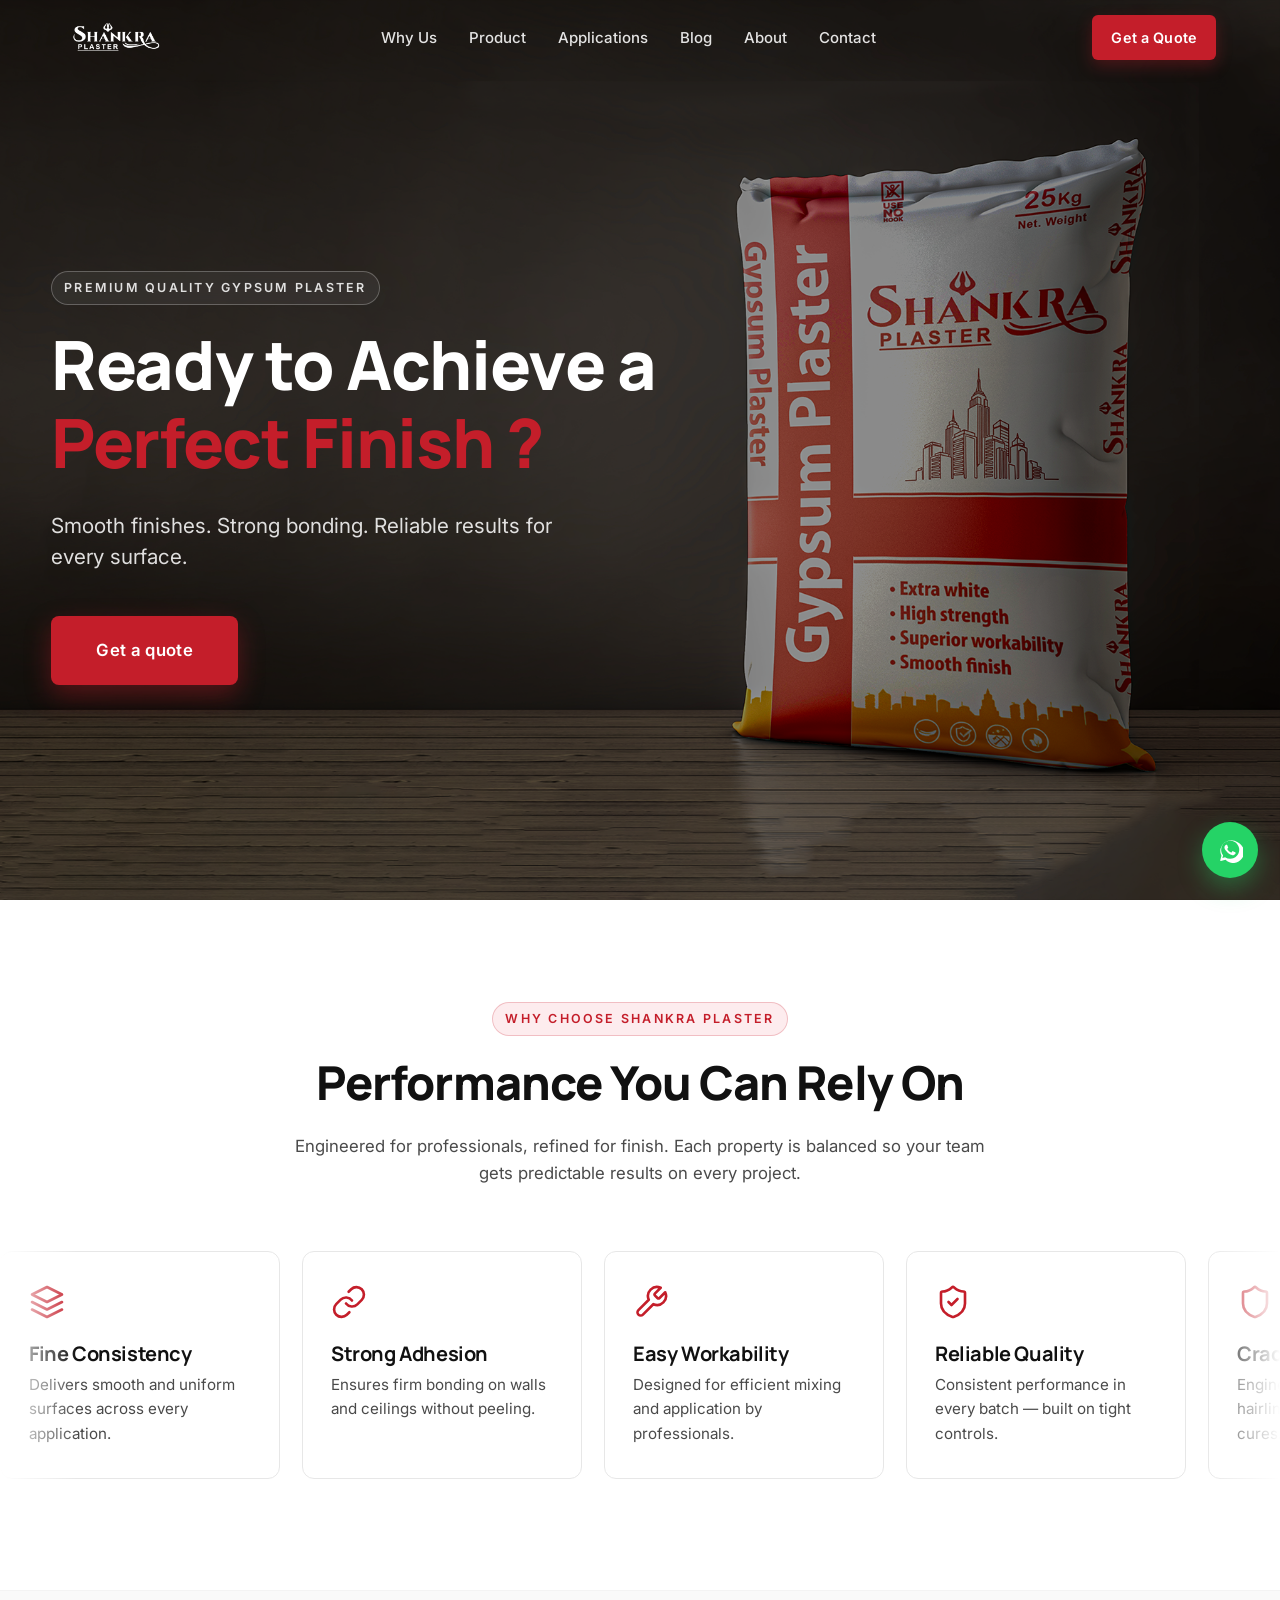
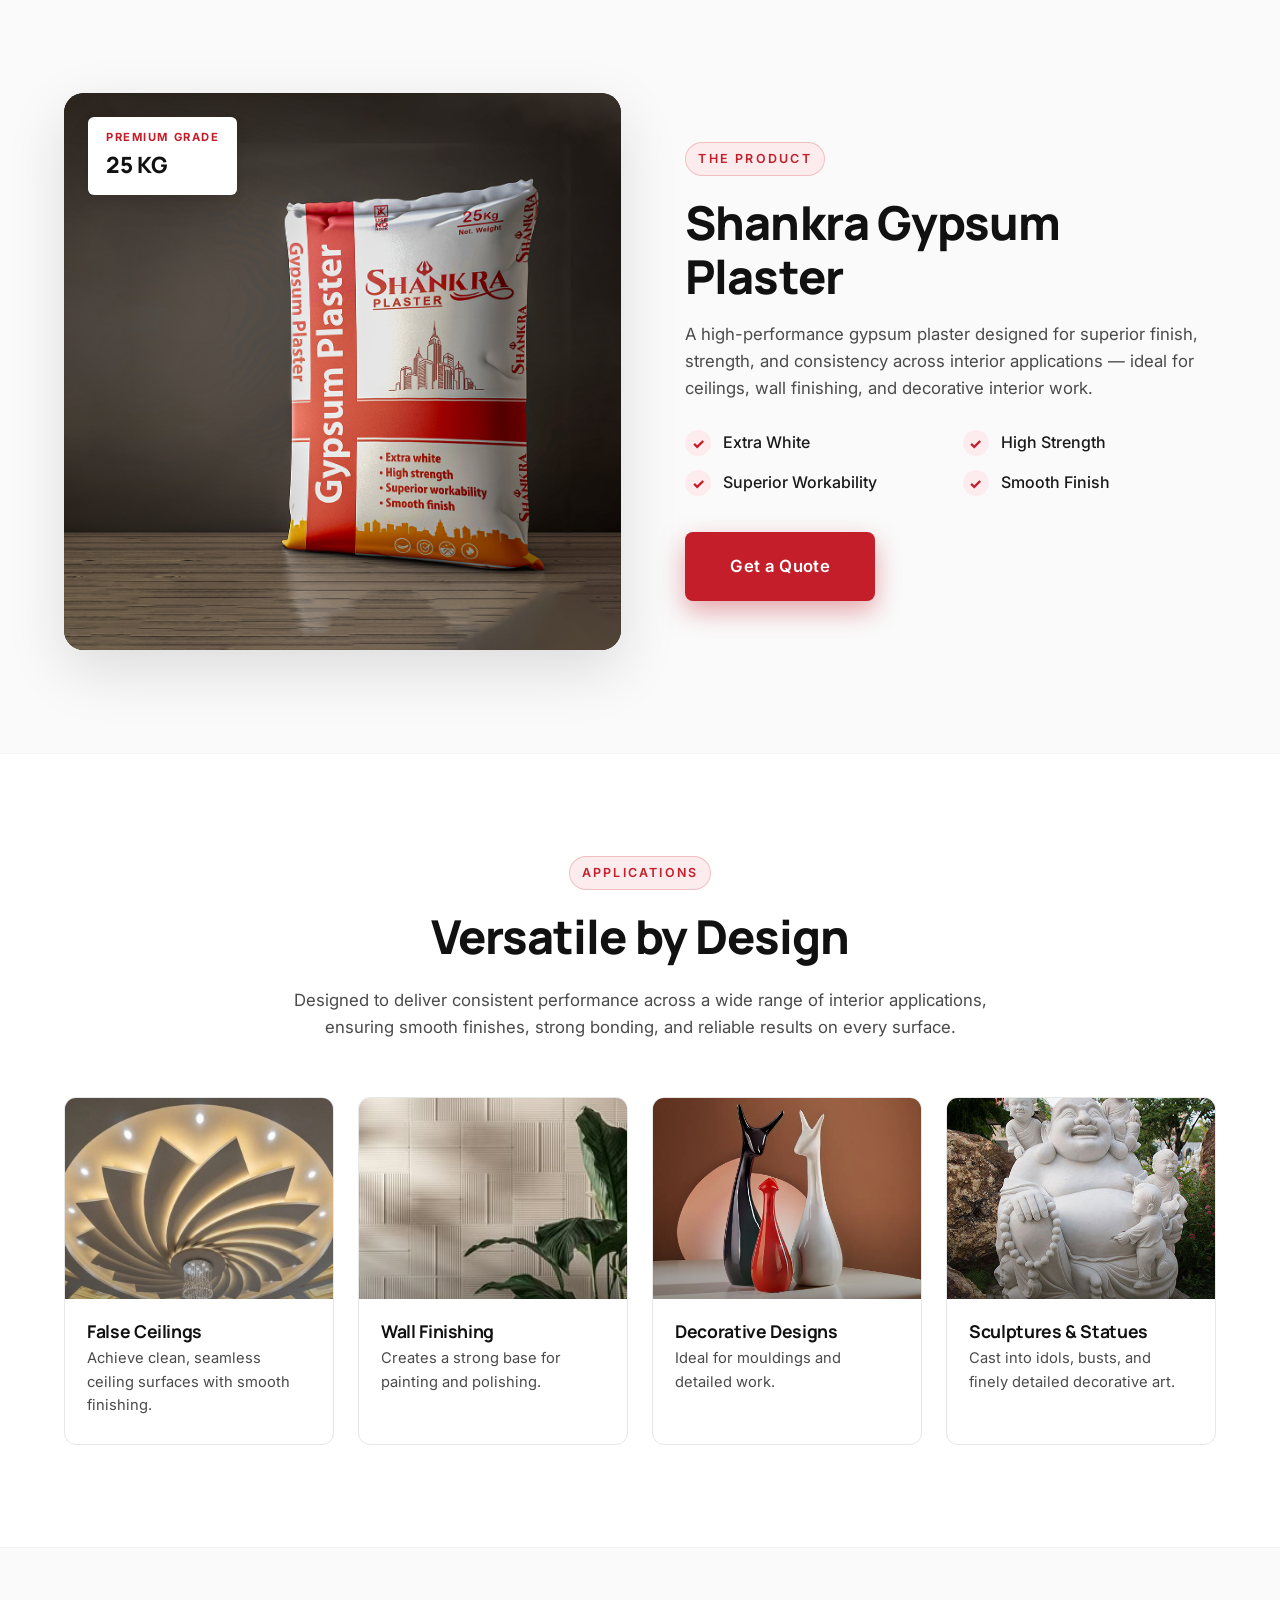
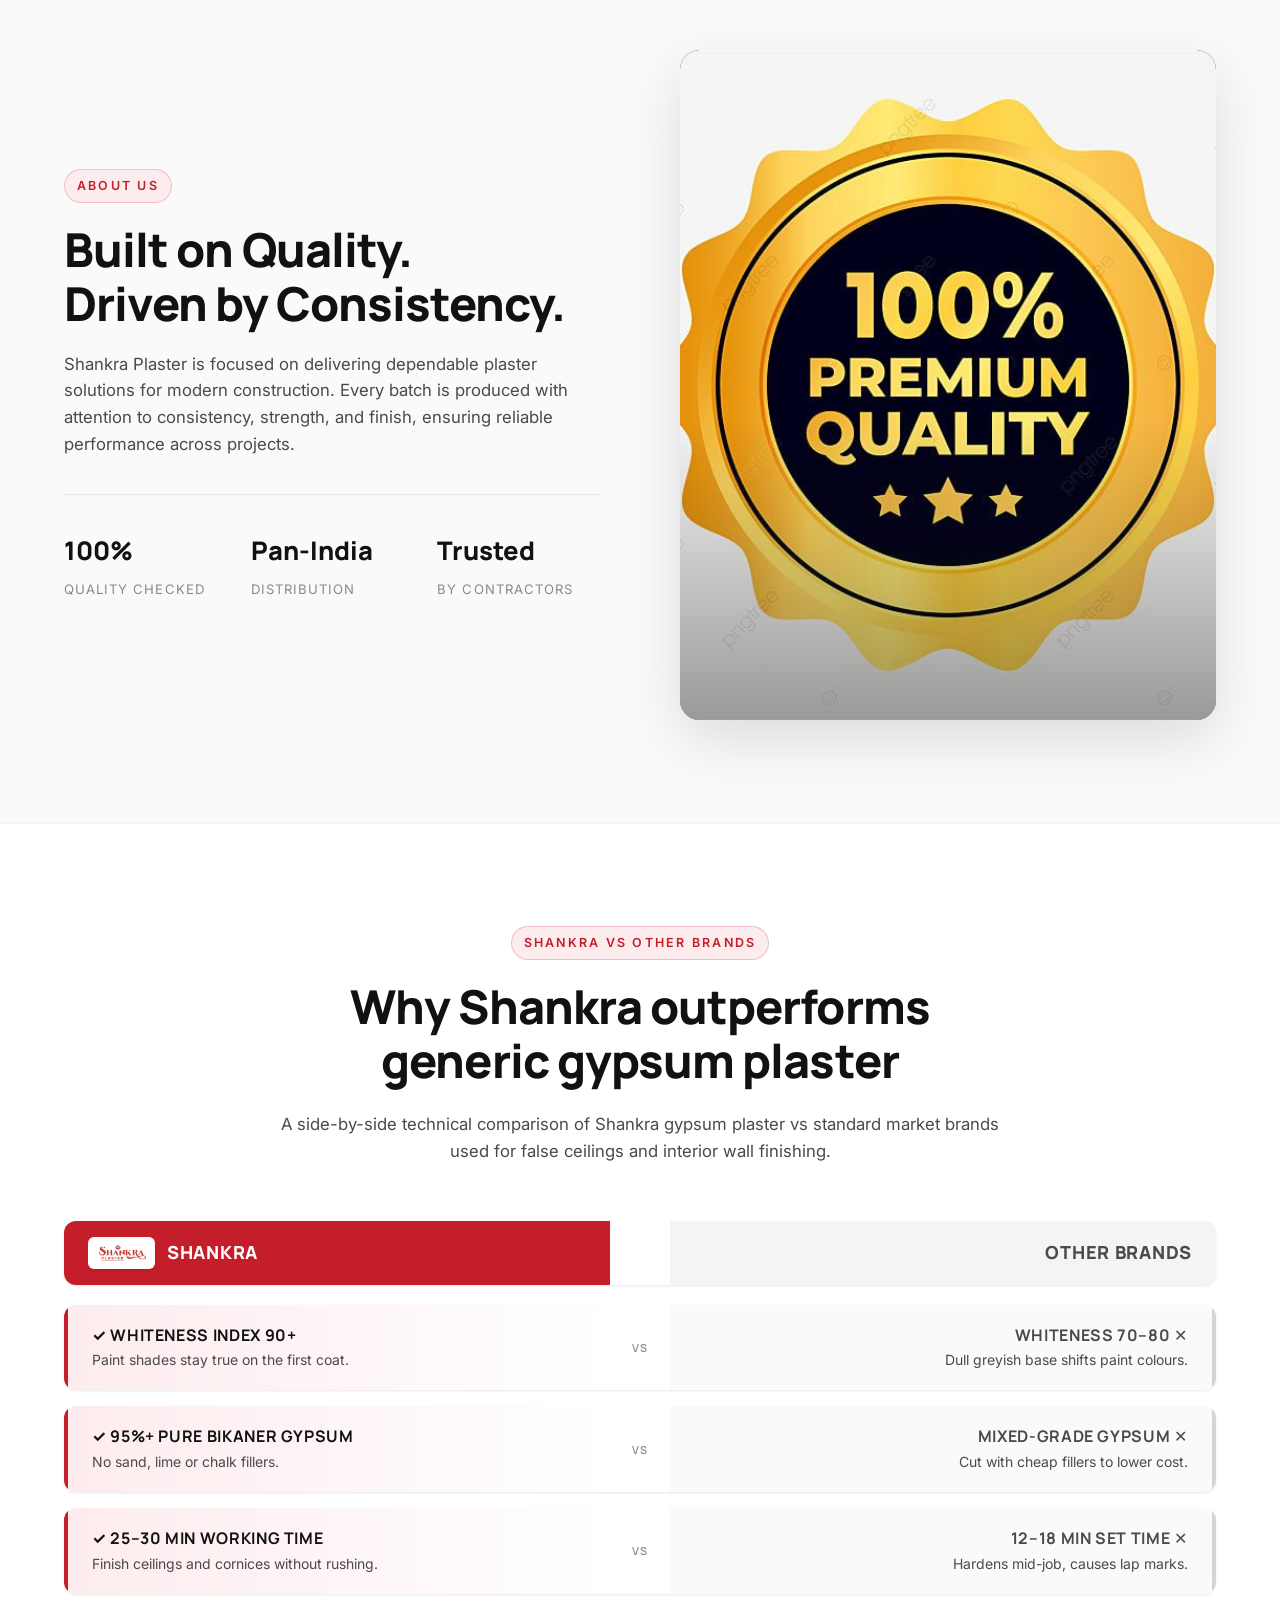
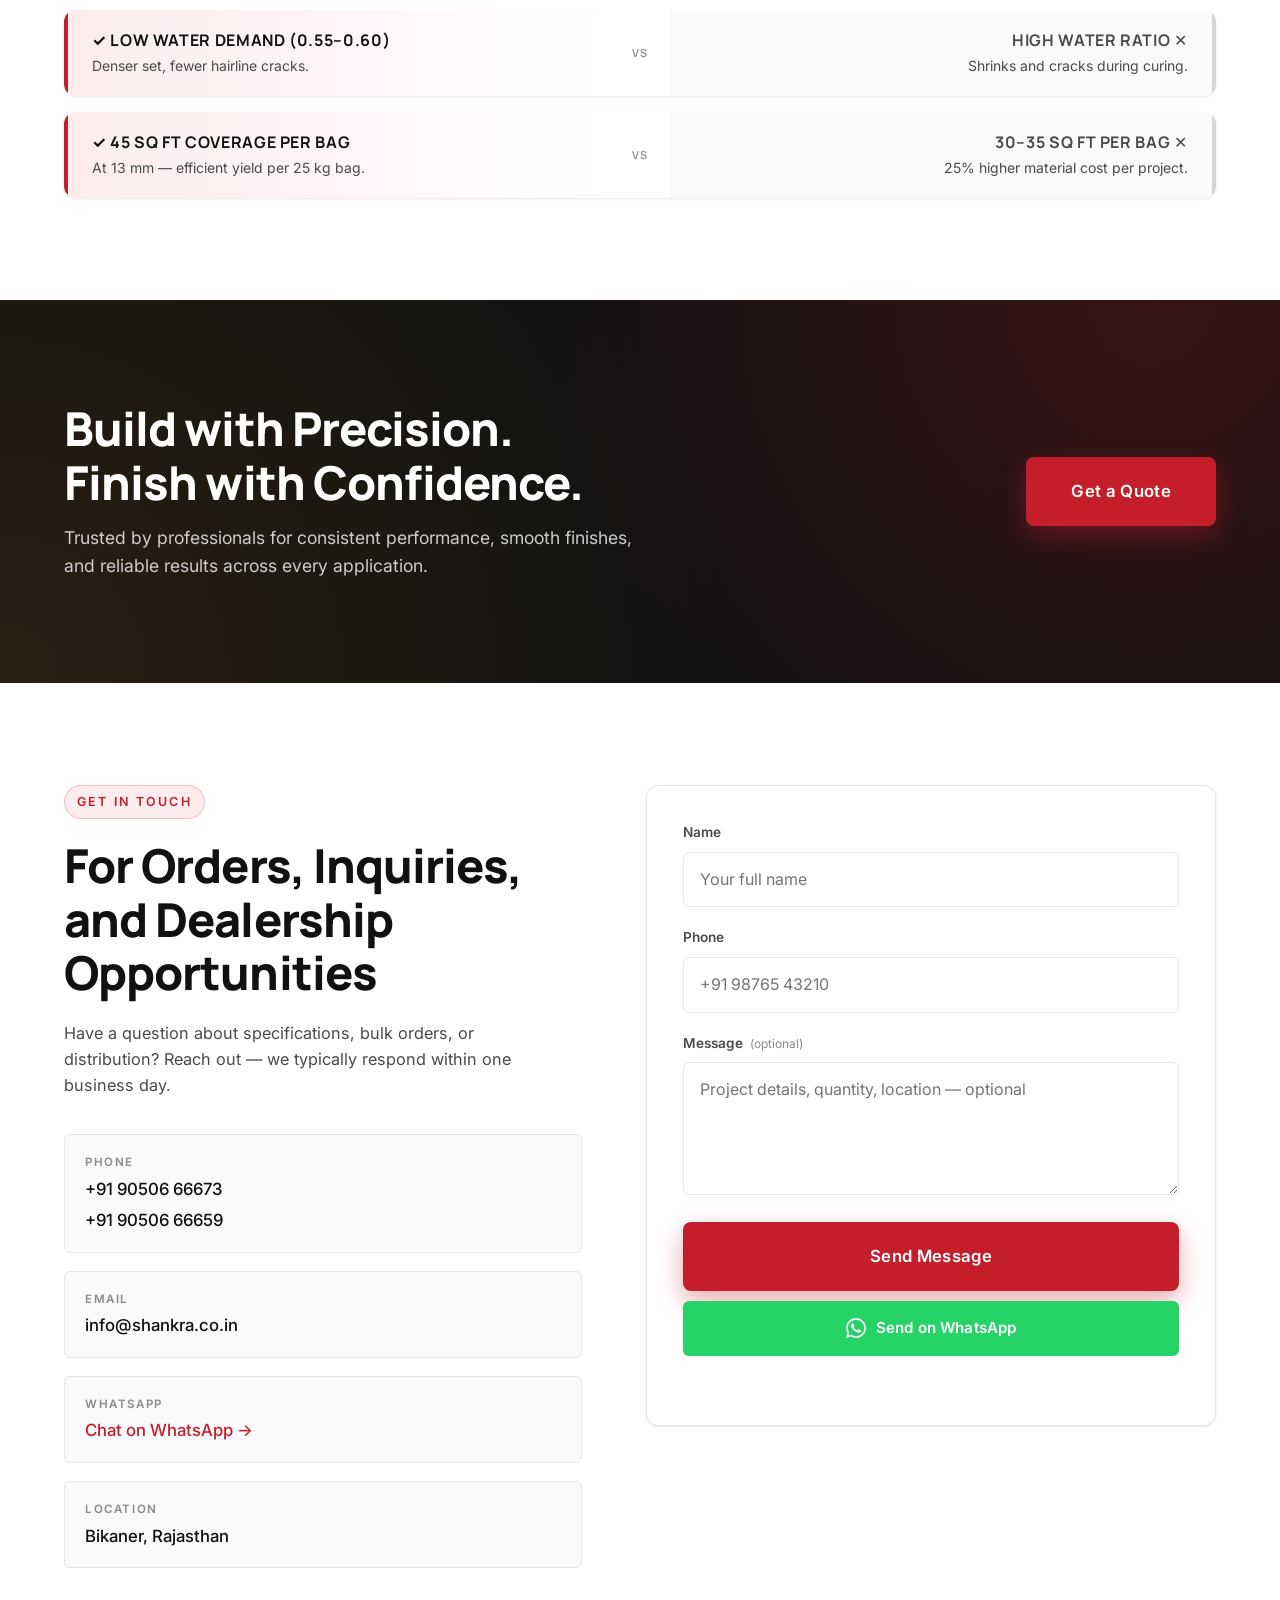
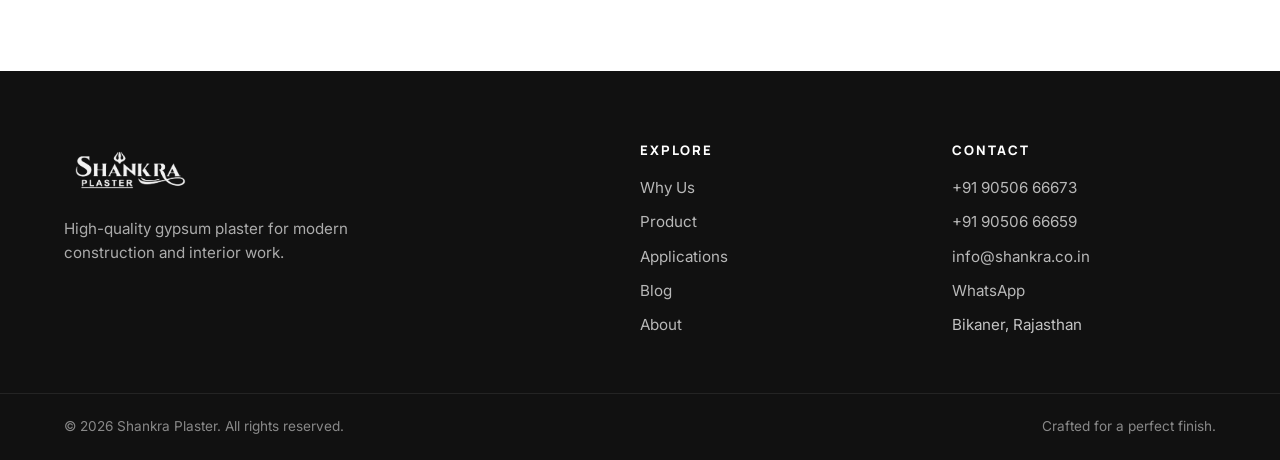
==== commit 7bdc1001: "Show a single 'Chat on WhatsApp' link in contact section Removes the 'Chat on WhatsApp (Alt)' entry." ====
--- a/index.html
+++ b/index.html
@@ -487,9 +487,6 @@
               <a class="wa-link" href="https://wa.me/919050666673" target="_blank" rel="noopener">
                 Chat on WhatsApp →
               </a>
-              <a class="wa-link" href="https://wa.me/919050666659" target="_blank" rel="noopener">
-                Chat on WhatsApp (Alt) →
-              </a>
             </li>
             <li>
               <span class="contact-label">Location</span>
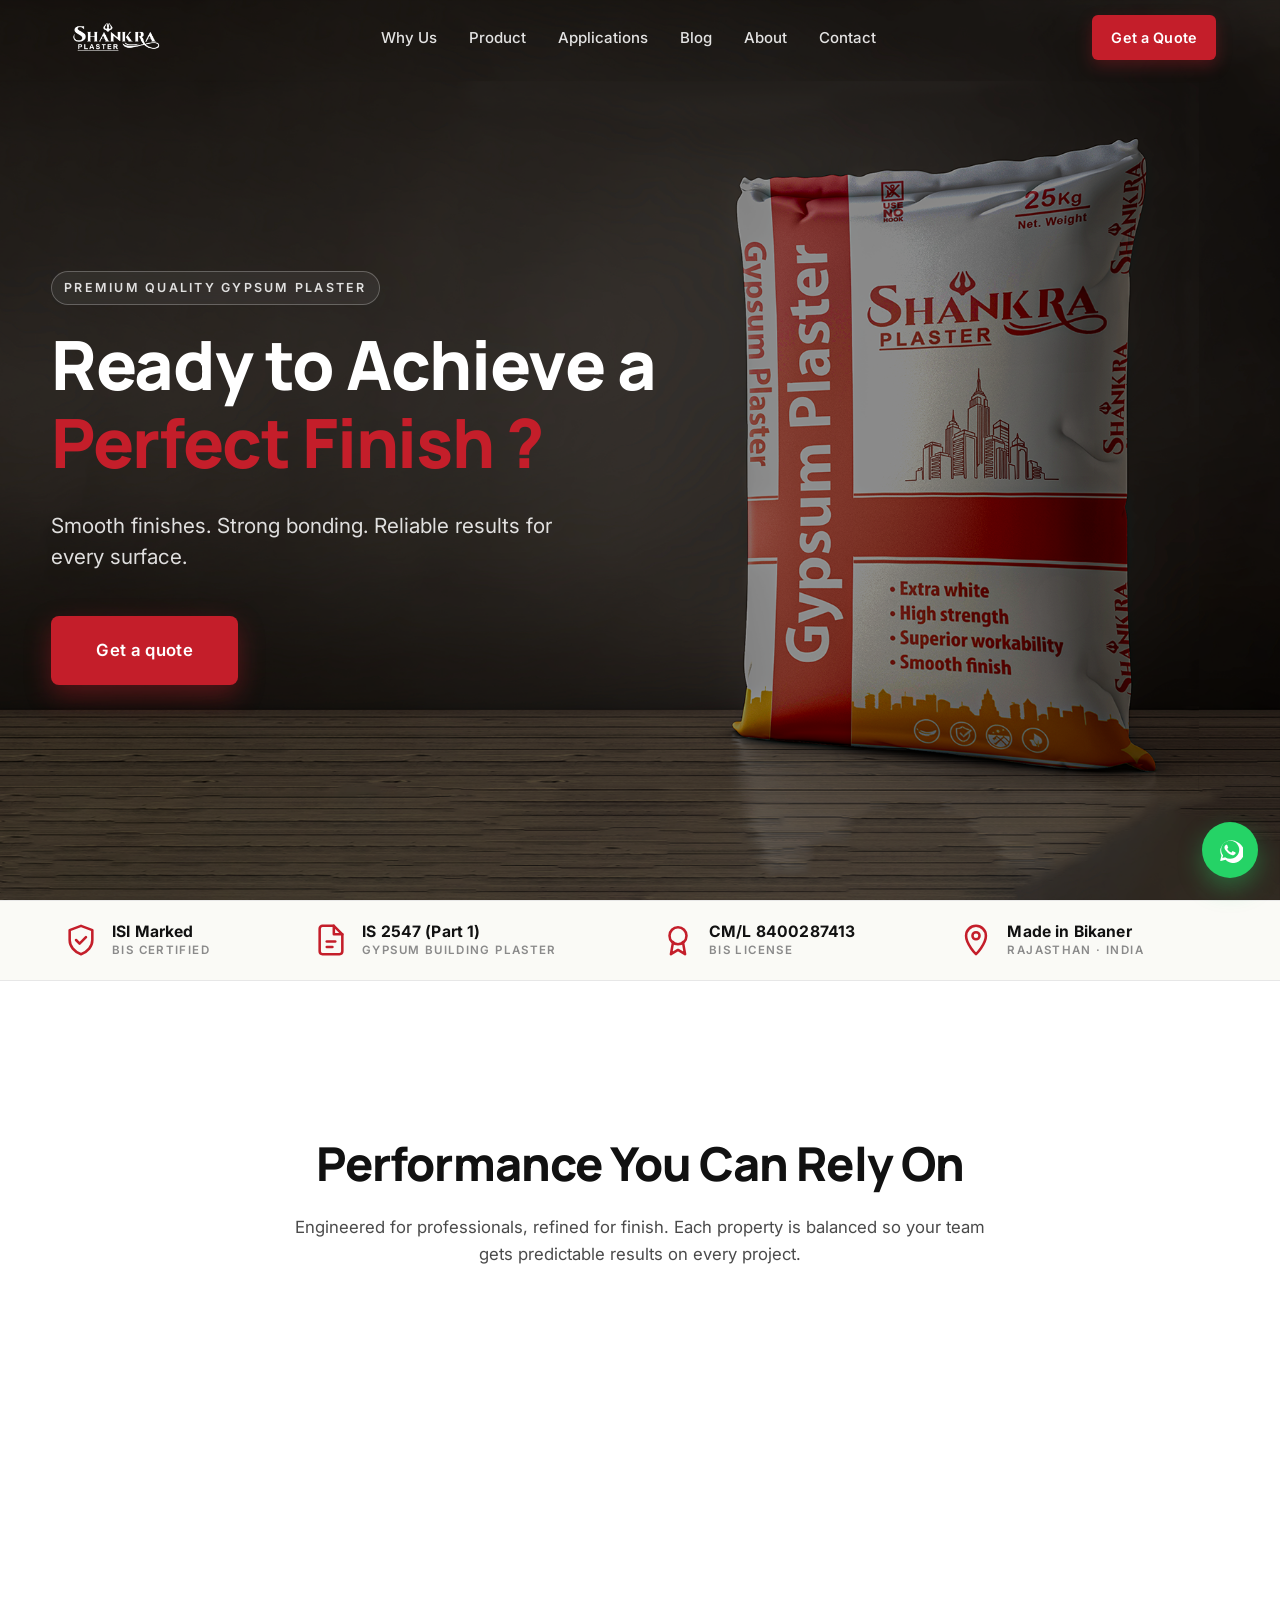
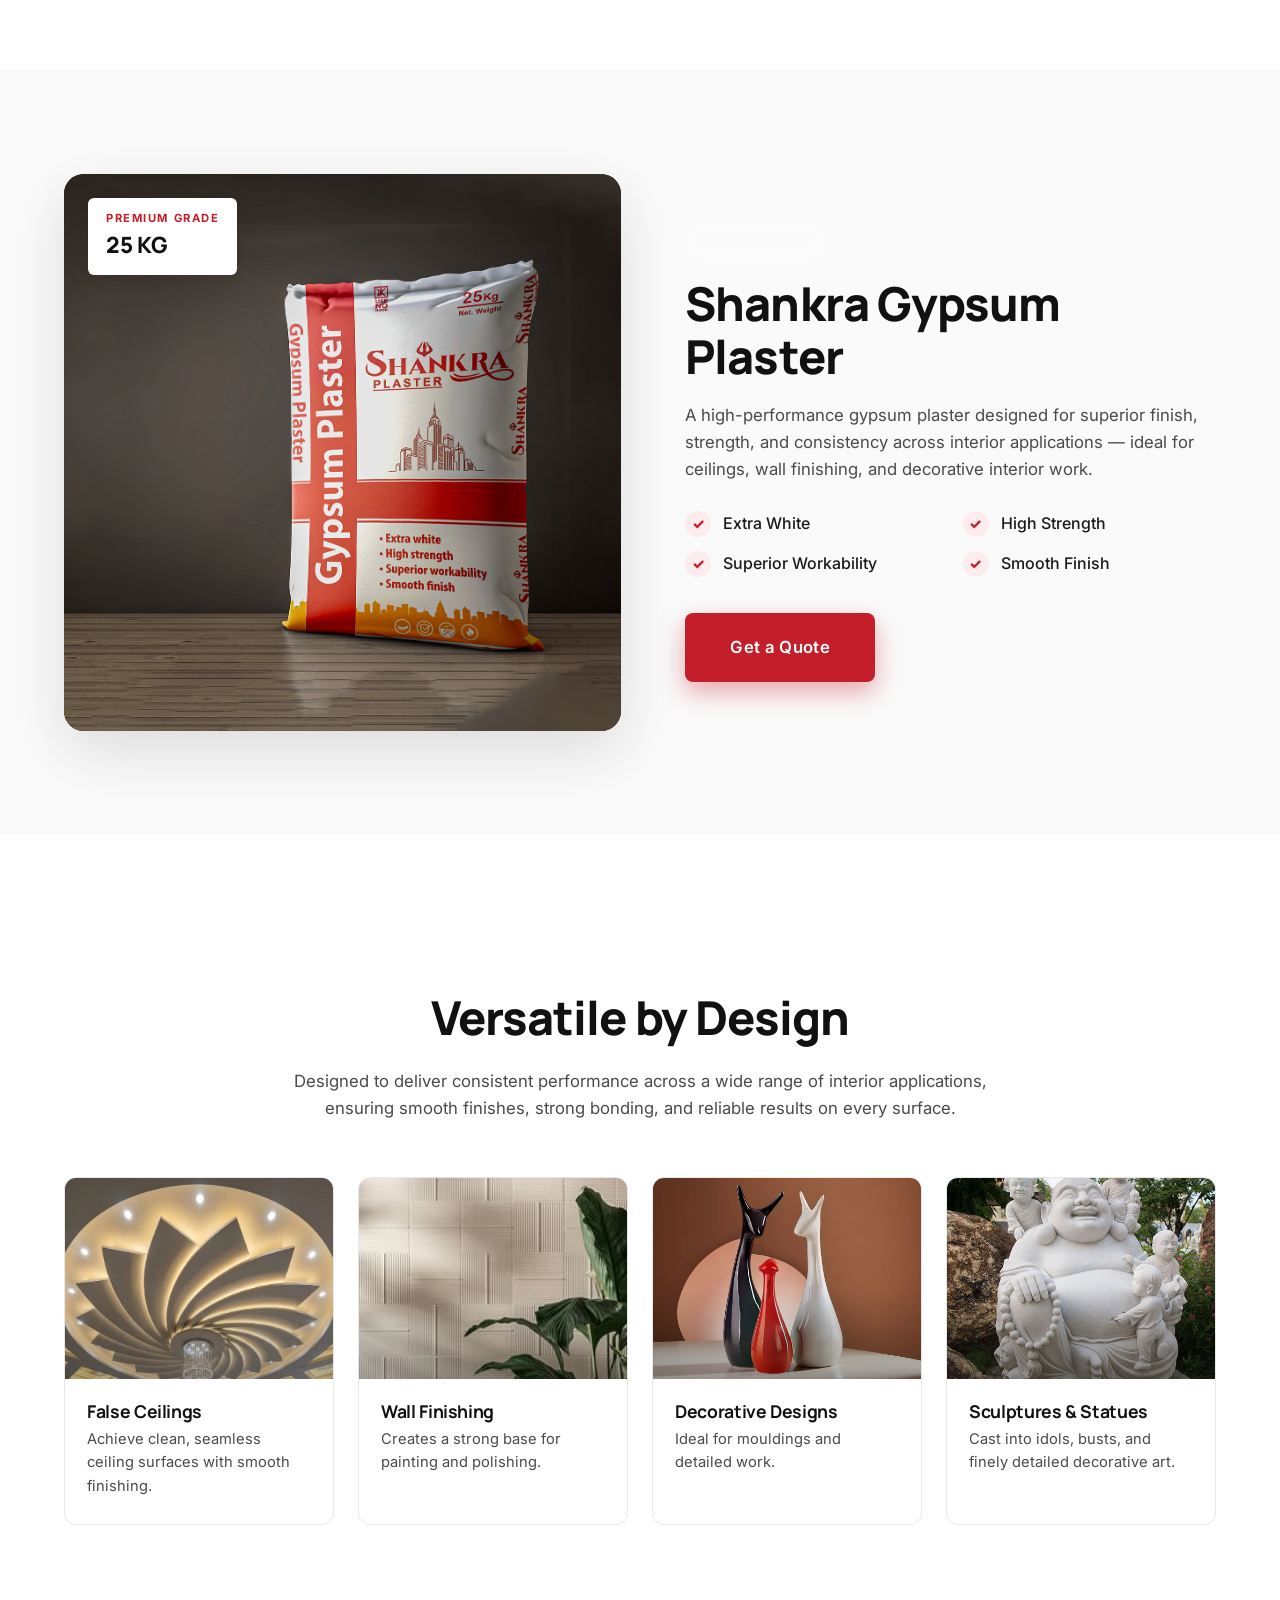
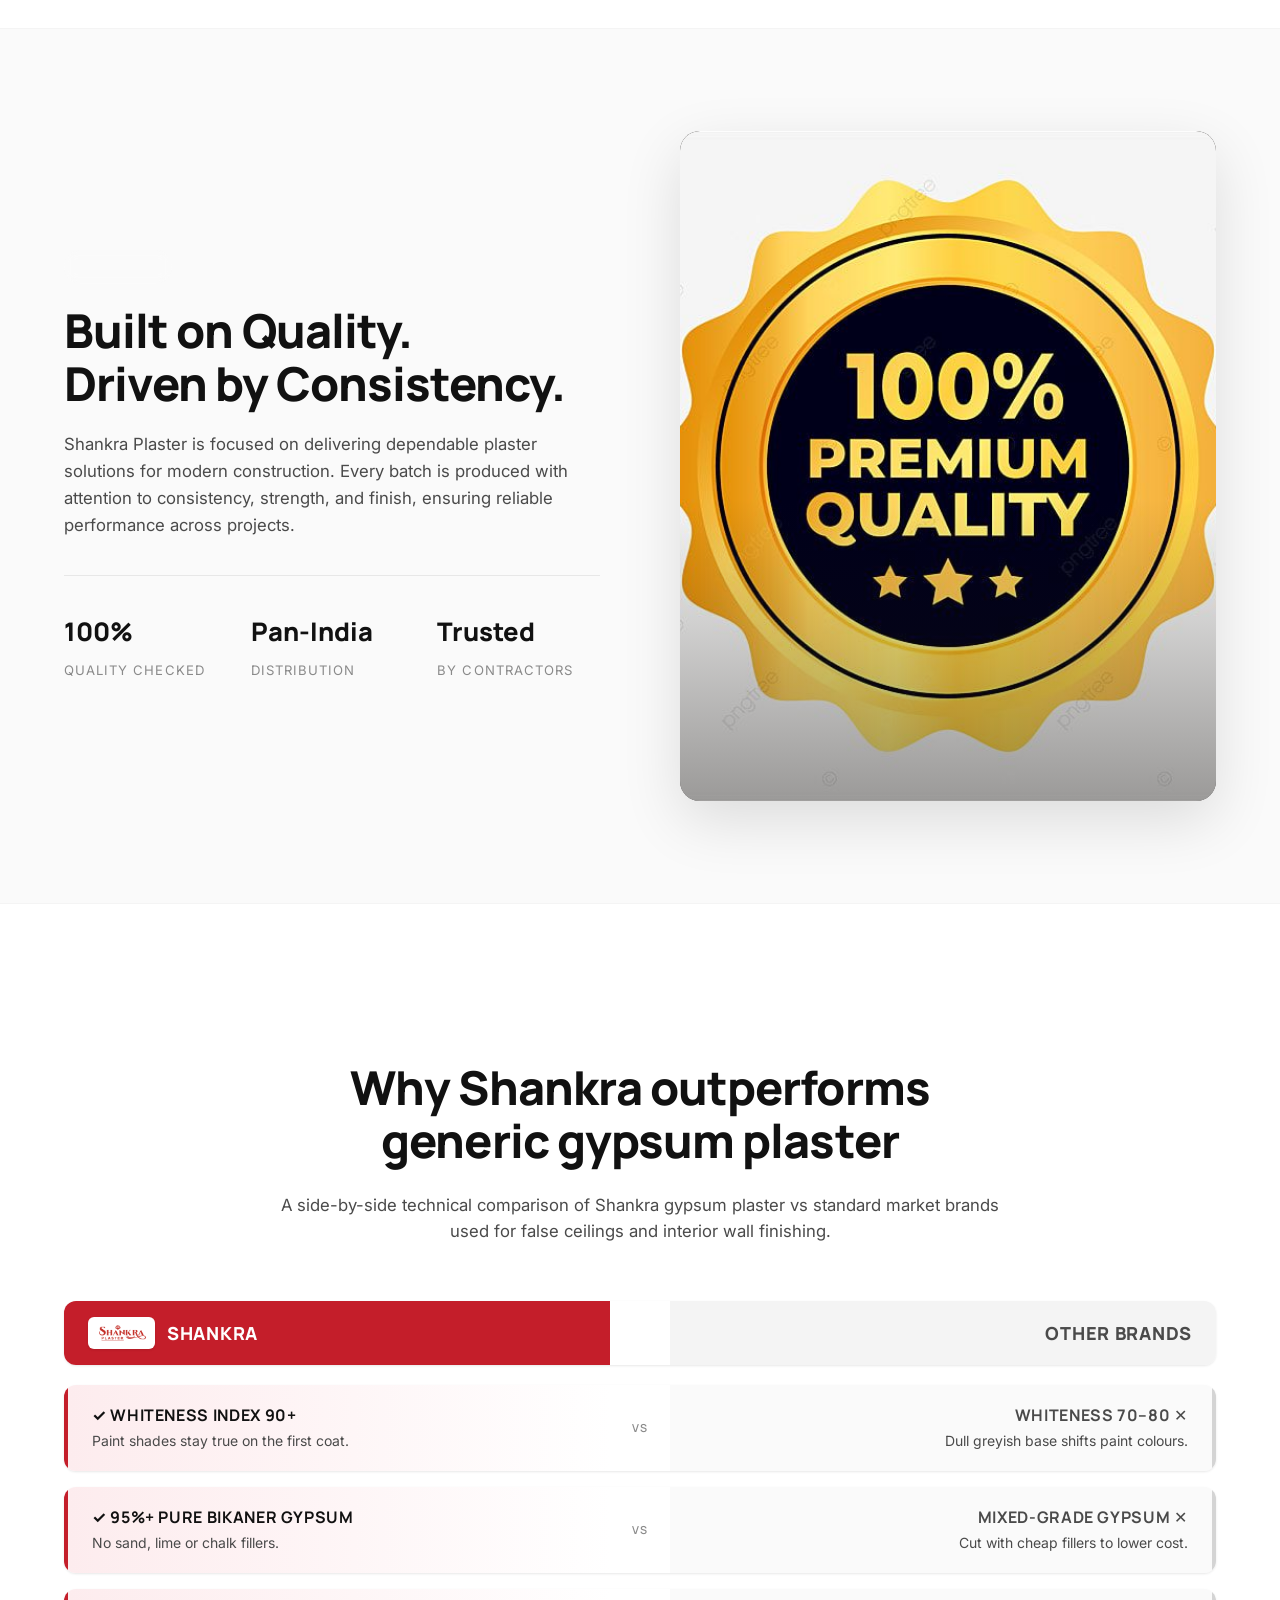
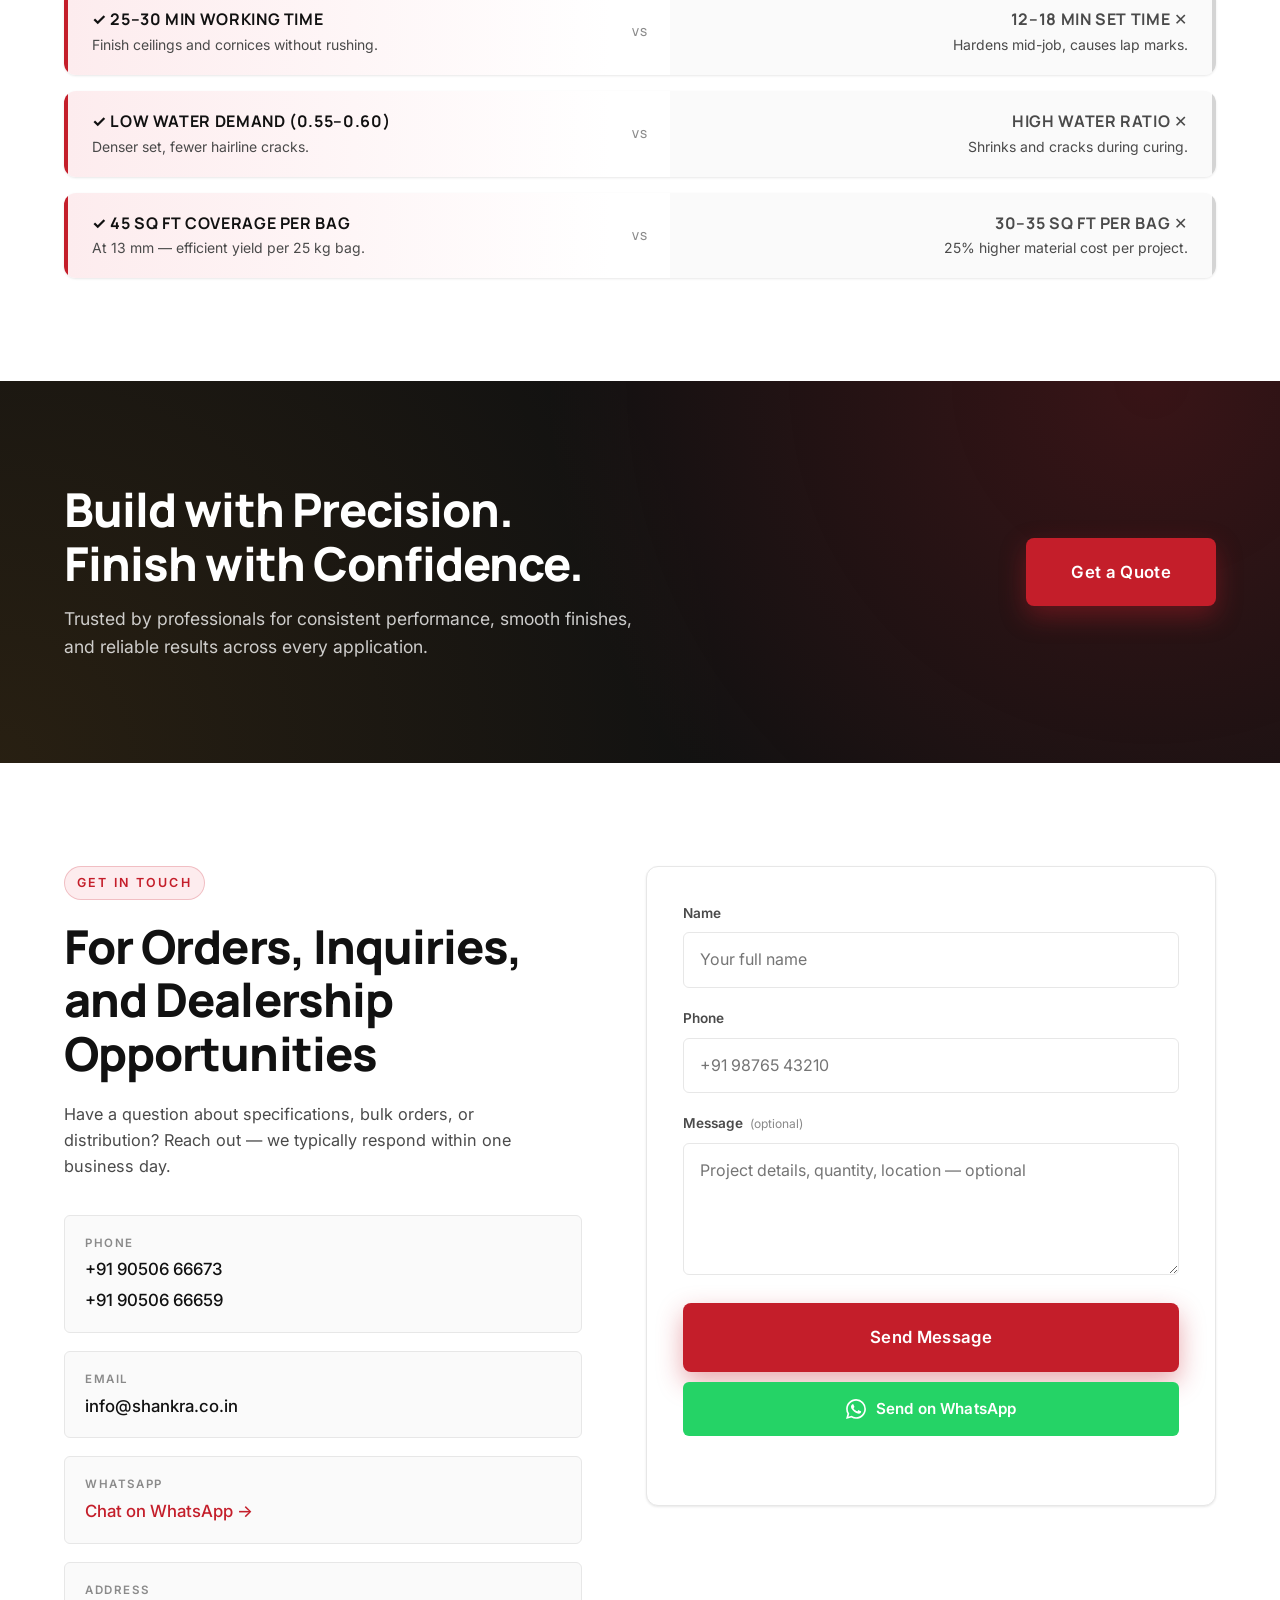
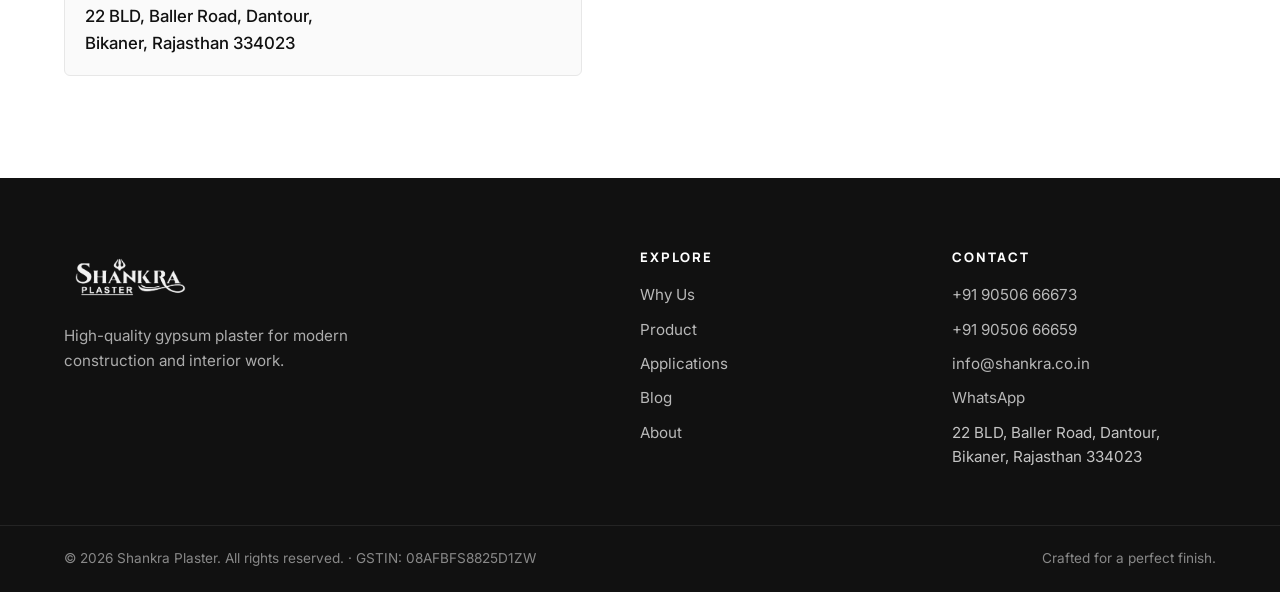
==== commit 773ad348: "Add address, credentials strip, and full entity schema Site now shows the real office address (22 BL" ====
--- a/index.html
+++ b/index.html
@@ -22,18 +22,127 @@
   <script type="application/ld+json">
   {
     "@context": "https://schema.org",
-    "@type": "WebSite",
-    "url": "https://shankra.co.in/",
-    "name": "Shankra Plaster",
-    "description": "Shankra Plaster — high-quality gypsum plaster and Plaster of Paris for ceilings, wall finishing, and decorative interior work.",
-    "publisher": {
-      "@type": "Organization",
-      "name": "Shankra Plaster",
-      "logo": {
-        "@type": "ImageObject",
-        "url": "https://shankra.co.in/assets/logo.png"
+    "@graph": [
+      {
+        "@type": "WebSite",
+        "@id": "https://shankra.co.in/#website",
+        "url": "https://shankra.co.in/",
+        "name": "Shankra Plaster",
+        "description": "Shankra Plaster — high-quality gypsum plaster and Plaster of Paris for ceilings, wall finishing, and decorative interior work.",
+        "publisher": { "@id": "https://shankra.co.in/#organization" },
+        "inLanguage": "en-IN"
+      },
+      {
+        "@type": ["LocalBusiness", "Manufacturer", "Organization"],
+        "@id": "https://shankra.co.in/#organization",
+        "name": "Shankra Plaster",
+        "legalName": "Shree Shyam Industries",
+        "alternateName": ["Shankra Gypsum Plaster", "Shankra"],
+        "url": "https://shankra.co.in/",
+        "logo": {
+          "@type": "ImageObject",
+          "url": "https://shankra.co.in/assets/logo.png",
+          "width": 2775,
+          "height": 1210
+        },
+        "image": "https://shankra.co.in/assets/logo.png",
+        "description": "Bikaner-based manufacturer of premium ISI-marked gypsum plaster (IS 2547 Part 1, CM/L 8400287413). Made from one of India's highest-purity natural gypsum belts. 25 kg bag delivers 90%+ purity, 85%+ whiteness, and a 25-30 minute working window for smooth, crack-free interior finishes.",
+        "email": "info@shankra.co.in",
+        "telephone": "+919050666673",
+        "address": {
+          "@type": "PostalAddress",
+          "streetAddress": "22 BLD, Baller Road, Dantour",
+          "addressLocality": "Bikaner",
+          "addressRegion": "Rajasthan",
+          "postalCode": "334023",
+          "addressCountry": "IN"
+        },
+        "contactPoint": [
+          {
+            "@type": "ContactPoint",
+            "telephone": "+919050666673",
+            "contactType": "sales",
+            "areaServed": "IN",
+            "availableLanguage": ["en", "hi"]
+          },
+          {
+            "@type": "ContactPoint",
+            "telephone": "+919050666659",
+            "contactType": "sales",
+            "areaServed": "IN",
+            "availableLanguage": ["en", "hi"]
+          }
+        ],
+        "areaServed": {
+          "@type": "Country",
+          "name": "India"
+        },
+        "openingHoursSpecification": {
+          "@type": "OpeningHoursSpecification",
+          "dayOfWeek": ["Monday", "Tuesday", "Wednesday", "Thursday", "Friday", "Saturday"],
+          "opens": "09:00",
+          "closes": "20:00"
+        },
+        "identifier": {
+          "@type": "PropertyValue",
+          "propertyID": "GSTIN",
+          "value": "08AFBFS8825D1ZW"
+        },
+        "vatID": "08AFBFS8825D1ZW",
+        "hasCredential": {
+          "@type": "EducationalOccupationalCredential",
+          "credentialCategory": "certification",
+          "name": "BIS ISI Certification — IS 2547 (Part 1)",
+          "identifier": "CM/L 8400287413",
+          "recognizedBy": {
+            "@type": "Organization",
+            "name": "Bureau of Indian Standards (BIS)",
+            "url": "https://www.bis.gov.in/"
+          }
+        },
+        "makesOffer": { "@id": "https://shankra.co.in/#product-gypsum-plaster-25kg" }
+      },
+      {
+        "@type": "Product",
+        "@id": "https://shankra.co.in/#product-gypsum-plaster-25kg",
+        "name": "Shankra Gypsum Plaster",
+        "sku": "SHANKRA-GP-25KG",
+        "category": "Building Materials > Gypsum Plaster",
+        "brand": { "@id": "https://shankra.co.in/#organization" },
+        "manufacturer": { "@id": "https://shankra.co.in/#organization" },
+        "image": [
+          "https://shankra.co.in/assets/hero-bag.jpg"
+        ],
+        "description": "Premium ISI-marked gypsum plaster in 25 kg HDPE bag. 90%+ purity, 85%+ whiteness, 25-30 minute working window. Single-coat application, paint-ready in 72 hours. No water curing needed. Coverage ~11 sqm per bag at 11 mm thickness. Conforms to IS 2547 (Part 1).",
+        "gtin": "",
+        "weight": {
+          "@type": "QuantitativeValue",
+          "value": 25,
+          "unitCode": "KGM"
+        },
+        "additionalProperty": [
+          { "@type": "PropertyValue", "name": "Standard", "value": "IS 2547 (Part 1) — ISI Marked · CM/L 8400287413" },
+          { "@type": "PropertyValue", "name": "Purity", "value": "90%+ CaSO4·1/2H2O" },
+          { "@type": "PropertyValue", "name": "Whiteness", "value": "85%+" },
+          { "@type": "PropertyValue", "name": "Setting time (working window)", "value": "25-30 minutes" },
+          { "@type": "PropertyValue", "name": "Fineness", "value": "Passes 200 mesh" },
+          { "@type": "PropertyValue", "name": "Coverage", "value": "~11 sqm per bag at 11 mm" },
+          { "@type": "PropertyValue", "name": "Application thickness", "value": "10-12 mm (single coat)" },
+          { "@type": "PropertyValue", "name": "Shelf life", "value": "6 months from manufacture" }
+        ],
+        "offers": {
+          "@type": "Offer",
+          "url": "https://shankra.co.in/#contact",
+          "availability": "https://schema.org/InStock",
+          "priceCurrency": "INR",
+          "seller": { "@id": "https://shankra.co.in/#organization" },
+          "areaServed": {
+            "@type": "Country",
+            "name": "India"
+          }
+        }
       }
-    }
+    ]
   }
   </script>
 
@@ -41,7 +150,7 @@
   <link rel="preconnect" href="https://fonts.gstatic.com" crossorigin />
   <link href="https://fonts.googleapis.com/css2?family=Inter:wght@400;500;600;700;800&family=Manrope:wght@500;600;700;800&display=swap" rel="stylesheet" />
 
-  <link rel="stylesheet" href="styles.css?v=30" />
+  <link rel="stylesheet" href="styles.css?v=31" />
 </head>
 <body>
 
@@ -102,6 +211,59 @@
         <div class="hero-actions">
           <a href="#contact" class="btn btn-primary btn-hero">Get a quote</a>
         </div>
+      </div>
+    </section>
+
+    <!-- ============ CREDENTIALS STRIP ============ -->
+    <section class="credentials-strip" aria-label="Certifications and origin">
+      <div class="container credentials-inner">
+
+        <div class="credential-item">
+          <svg class="credential-icon" viewBox="0 0 24 24" fill="none" stroke="currentColor" stroke-width="1.8" stroke-linecap="round" stroke-linejoin="round" aria-hidden="true">
+            <path d="M12 2 4 5v7c0 4.4 3.3 8.5 8 10 4.7-1.5 8-5.6 8-10V5l-8-3z"/>
+            <path d="m8.5 12 2.5 2.5L15.5 10"/>
+          </svg>
+          <div class="credential-text">
+            <span class="credential-title">ISI Marked</span>
+            <span class="credential-sub">BIS Certified</span>
+          </div>
+        </div>
+
+        <div class="credential-item">
+          <svg class="credential-icon" viewBox="0 0 24 24" fill="none" stroke="currentColor" stroke-width="1.8" stroke-linecap="round" stroke-linejoin="round" aria-hidden="true">
+            <path d="M14 2H6a2 2 0 0 0-2 2v16a2 2 0 0 0 2 2h12a2 2 0 0 0 2-2V8z"/>
+            <path d="M14 2v6h6"/>
+            <path d="M9 13h6"/>
+            <path d="M9 17h4"/>
+          </svg>
+          <div class="credential-text">
+            <span class="credential-title">IS 2547 (Part 1)</span>
+            <span class="credential-sub">Gypsum Building Plaster</span>
+          </div>
+        </div>
+
+        <div class="credential-item">
+          <svg class="credential-icon" viewBox="0 0 24 24" fill="none" stroke="currentColor" stroke-width="1.8" stroke-linecap="round" stroke-linejoin="round" aria-hidden="true">
+            <circle cx="12" cy="9" r="6"/>
+            <path d="M8.5 13.5 7 22l5-3 5 3-1.5-8.5"/>
+          </svg>
+          <div class="credential-text">
+            <span class="credential-title">CM/L 8400287413</span>
+            <span class="credential-sub">BIS License</span>
+          </div>
+        </div>
+
+        <div class="credential-item">
+          <svg class="credential-icon" viewBox="0 0 24 24" fill="none" stroke="currentColor" stroke-width="1.8" stroke-linecap="round" stroke-linejoin="round" aria-hidden="true">
+            <path d="M12 22s7-7 7-13a7 7 0 0 0-14 0c0 6 7 13 7 13z"/>
+            <circle cx="12" cy="9" r="2.5"/>
+          </svg>
+          <div class="credential-text">
+            <span class="credential-title">Made in Bikaner</span>
+            <span class="credential-sub">Rajasthan · India</span>
+          </div>
+        </div>
+
       </div>
     </section>
 
@@ -489,8 +651,8 @@
               </a>
             </li>
             <li>
-              <span class="contact-label">Location</span>
-              <span>Bikaner, Rajasthan</span>
+              <span class="contact-label">Address</span>
+              <span>22 BLD, Baller Road, Dantour,<br />Bikaner, Rajasthan 334023</span>
             </li>
           </ul>
         </div>
@@ -551,14 +713,14 @@
           <li><a href="tel:+919050666659">+91 90506 66659</a></li>
           <li><a href="mailto:info@shankra.co.in">info@shankra.co.in</a></li>
           <li><a href="https://wa.me/919050666673" target="_blank" rel="noopener">WhatsApp</a></li>
-          <li>Bikaner, Rajasthan</li>
+          <li>22 BLD, Baller Road, Dantour,<br />Bikaner, Rajasthan 334023</li>
         </ul>
       </div>
     </div>
 
     <div class="footer-bottom">
       <div class="container">
-        <span>© <span id="year"></span> Shankra Plaster. All rights reserved.</span>
+        <span>© <span id="year"></span> Shankra Plaster. All rights reserved. · GSTIN: 08AFBFS8825D1ZW</span>
         <span>Crafted for a perfect finish.</span>
       </div>
     </div>
--- a/styles.css
+++ b/styles.css
@@ -1755,3 +1755,74 @@
   from { opacity: 0; transform: translateY(12px); }
   to   { opacity: 1; transform: translateY(0); }
 }
+
+/* =========================================================
+   Credentials Strip — thin band under the hero showing
+   ISI mark, IS 2547, BIS licence, and Bikaner provenance.
+   ========================================================= */
+.credentials-strip {
+  background: #fafaf6;
+  border-top: 1px solid var(--grey-200);
+  border-bottom: 1px solid var(--grey-200);
+  padding: 22px 0;
+}
+.credentials-inner {
+  display: flex;
+  align-items: center;
+  justify-content: space-between;
+  gap: 32px;
+  flex-wrap: wrap;
+}
+.credential-item {
+  display: flex;
+  align-items: center;
+  gap: 14px;
+  flex: 1 1 auto;
+  min-width: 0;
+}
+.credential-icon {
+  width: 34px;
+  height: 34px;
+  color: var(--accent);
+  flex-shrink: 0;
+}
+.credential-text {
+  display: flex;
+  flex-direction: column;
+  gap: 2px;
+  min-width: 0;
+}
+.credential-title {
+  font-size: 0.98rem;
+  font-weight: 700;
+  color: var(--ink);
+  line-height: 1.2;
+  letter-spacing: 0.01em;
+}
+.credential-sub {
+  font-size: 0.72rem;
+  color: var(--grey-500);
+  text-transform: uppercase;
+  letter-spacing: 0.12em;
+  line-height: 1.2;
+  font-weight: 600;
+}
+
+@media (max-width: 900px) {
+  .credentials-inner {
+    justify-content: center;
+    gap: 22px 28px;
+  }
+  .credential-item {
+    flex: 1 1 42%;
+    min-width: 200px;
+  }
+}
+@media (max-width: 480px) {
+  .credentials-strip { padding: 18px 0; }
+  .credentials-inner { gap: 18px 20px; }
+  .credential-item { flex: 1 1 100%; }
+  .credential-icon { width: 28px; height: 28px; }
+  .credential-title { font-size: 0.88rem; }
+  .credential-sub { font-size: 0.66rem; }
+}
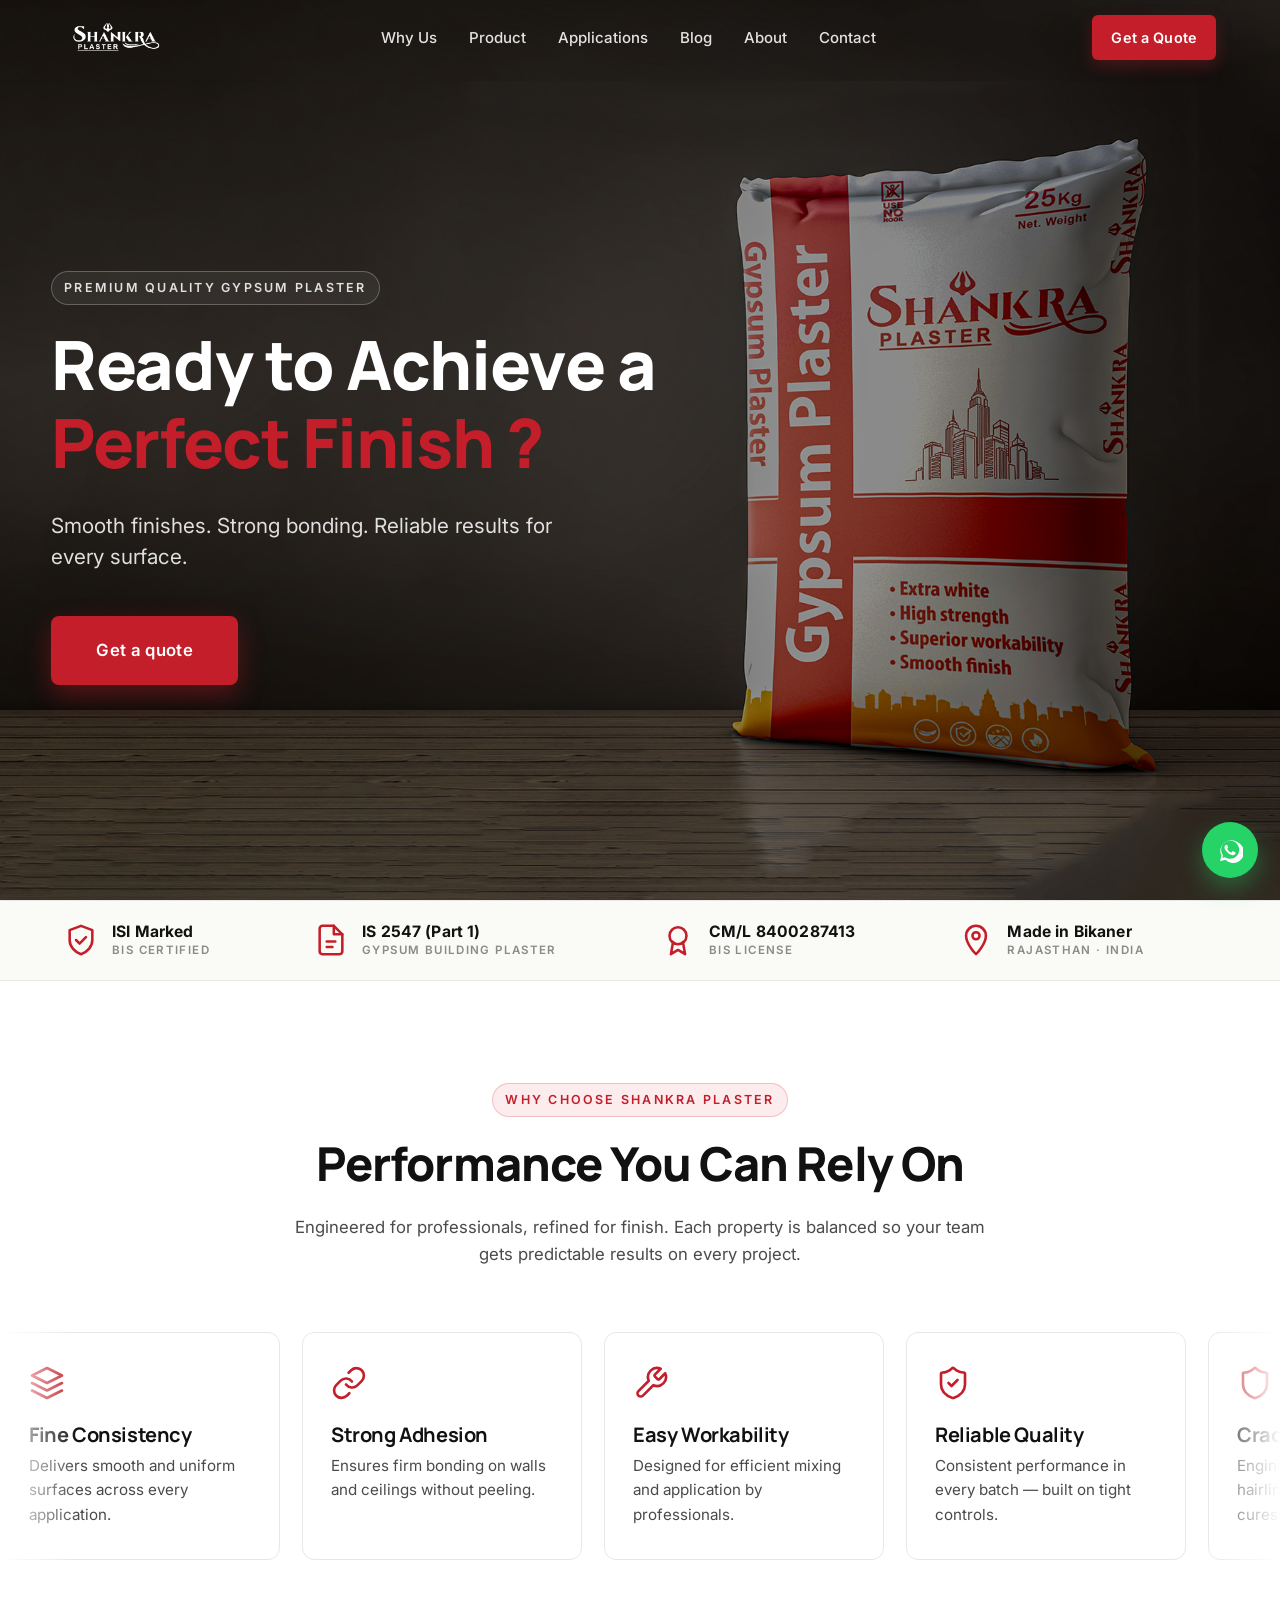
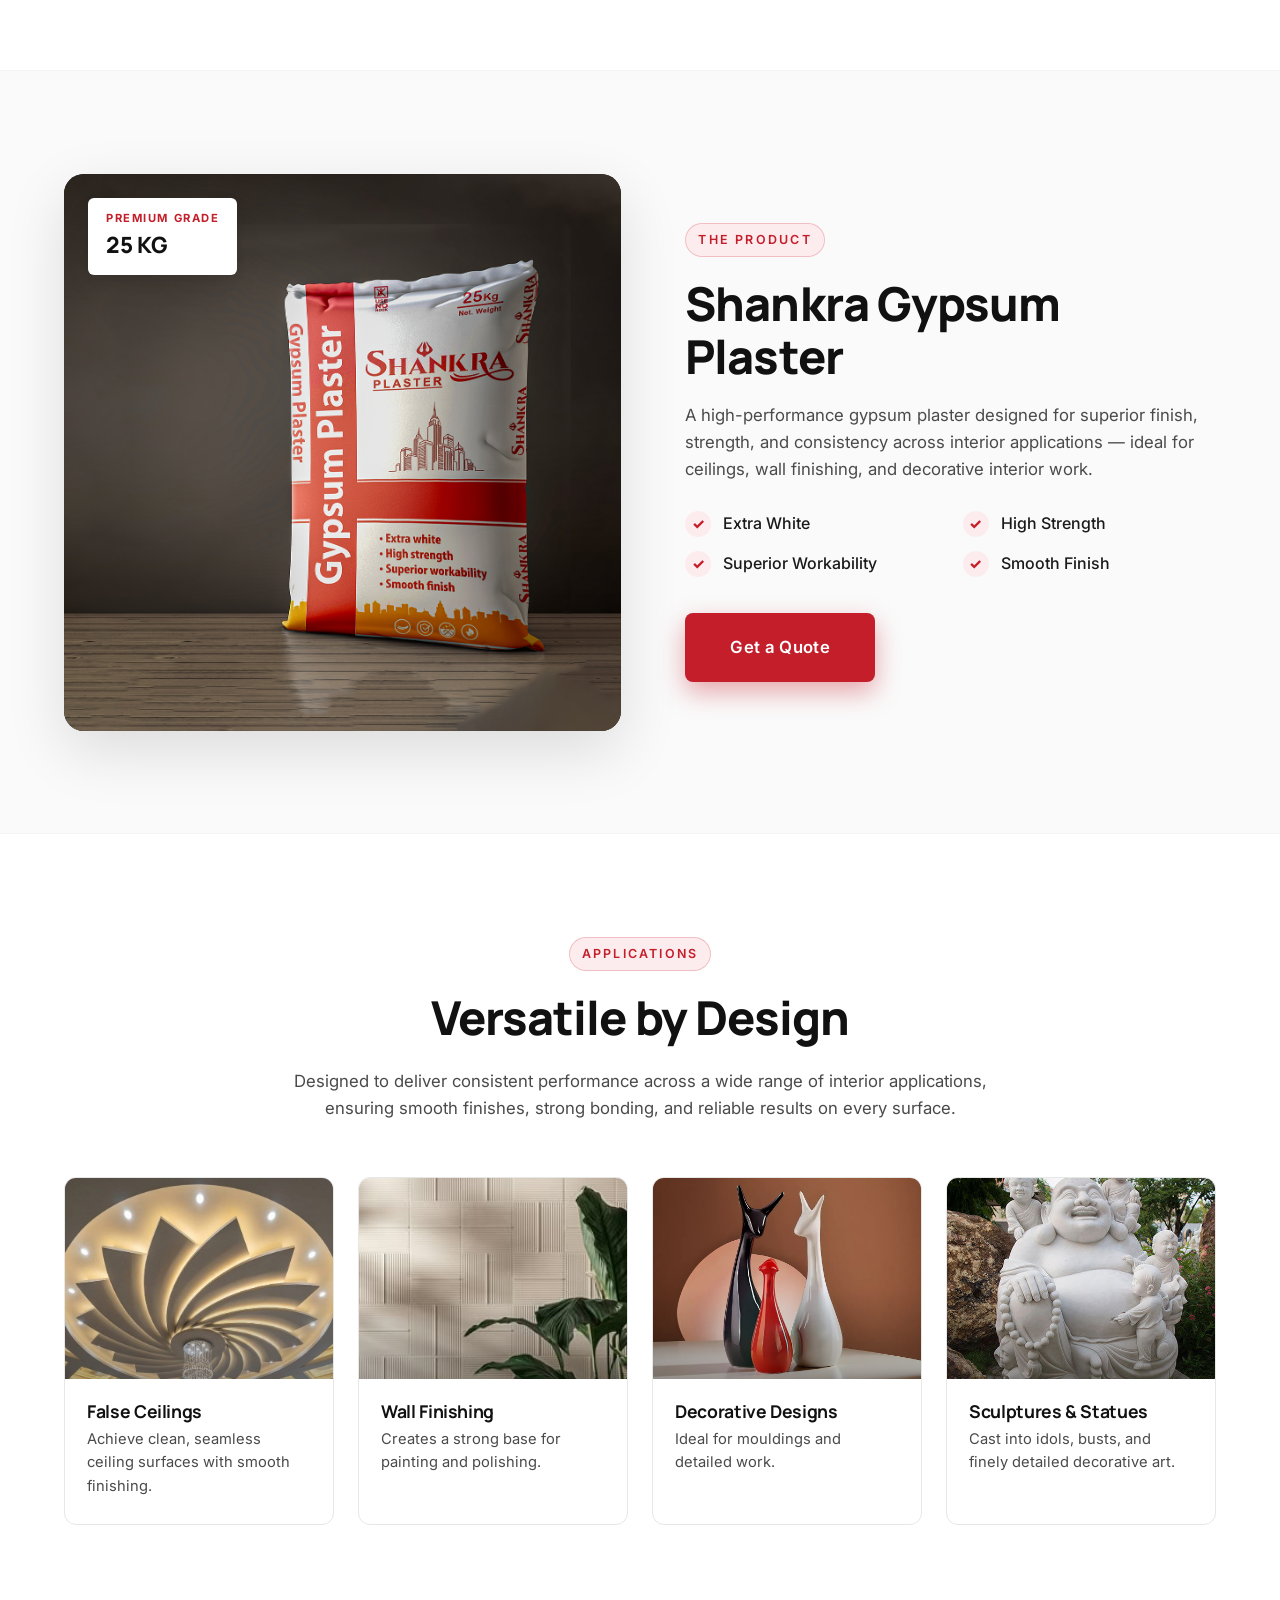
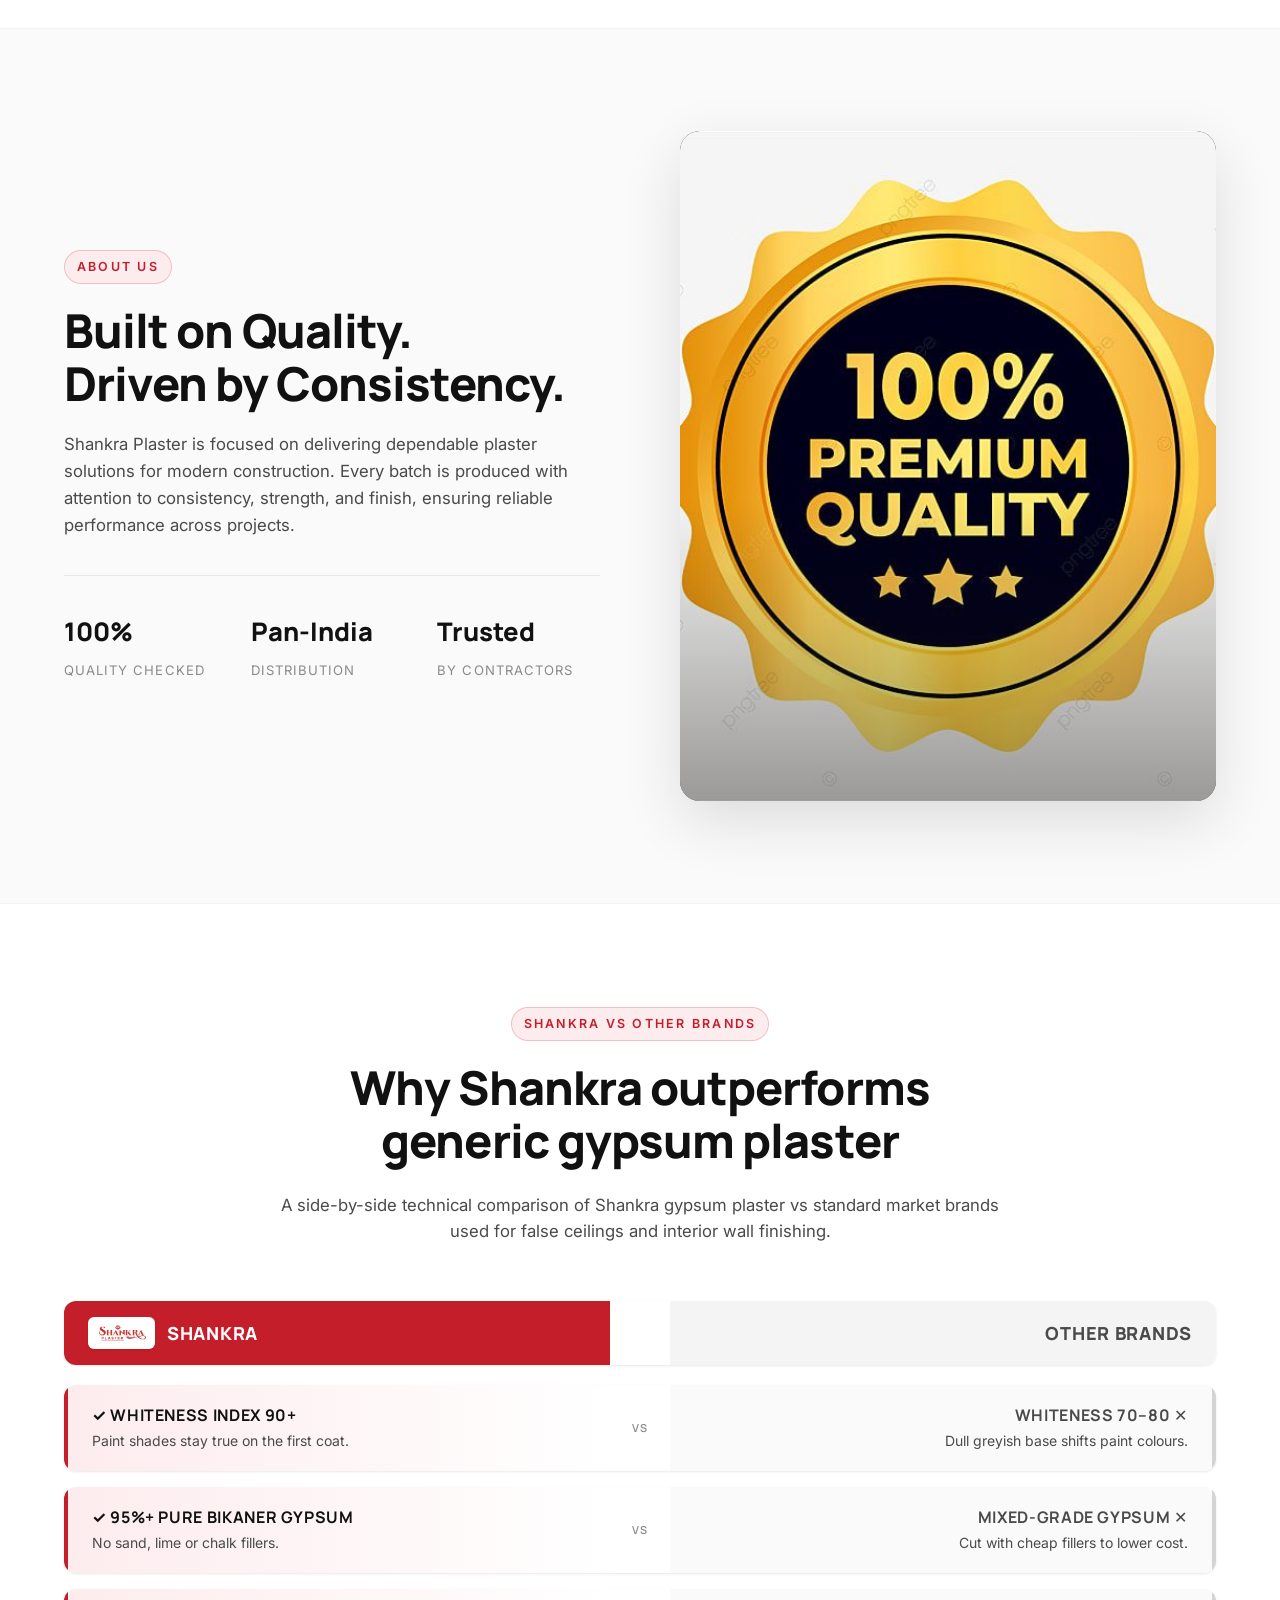
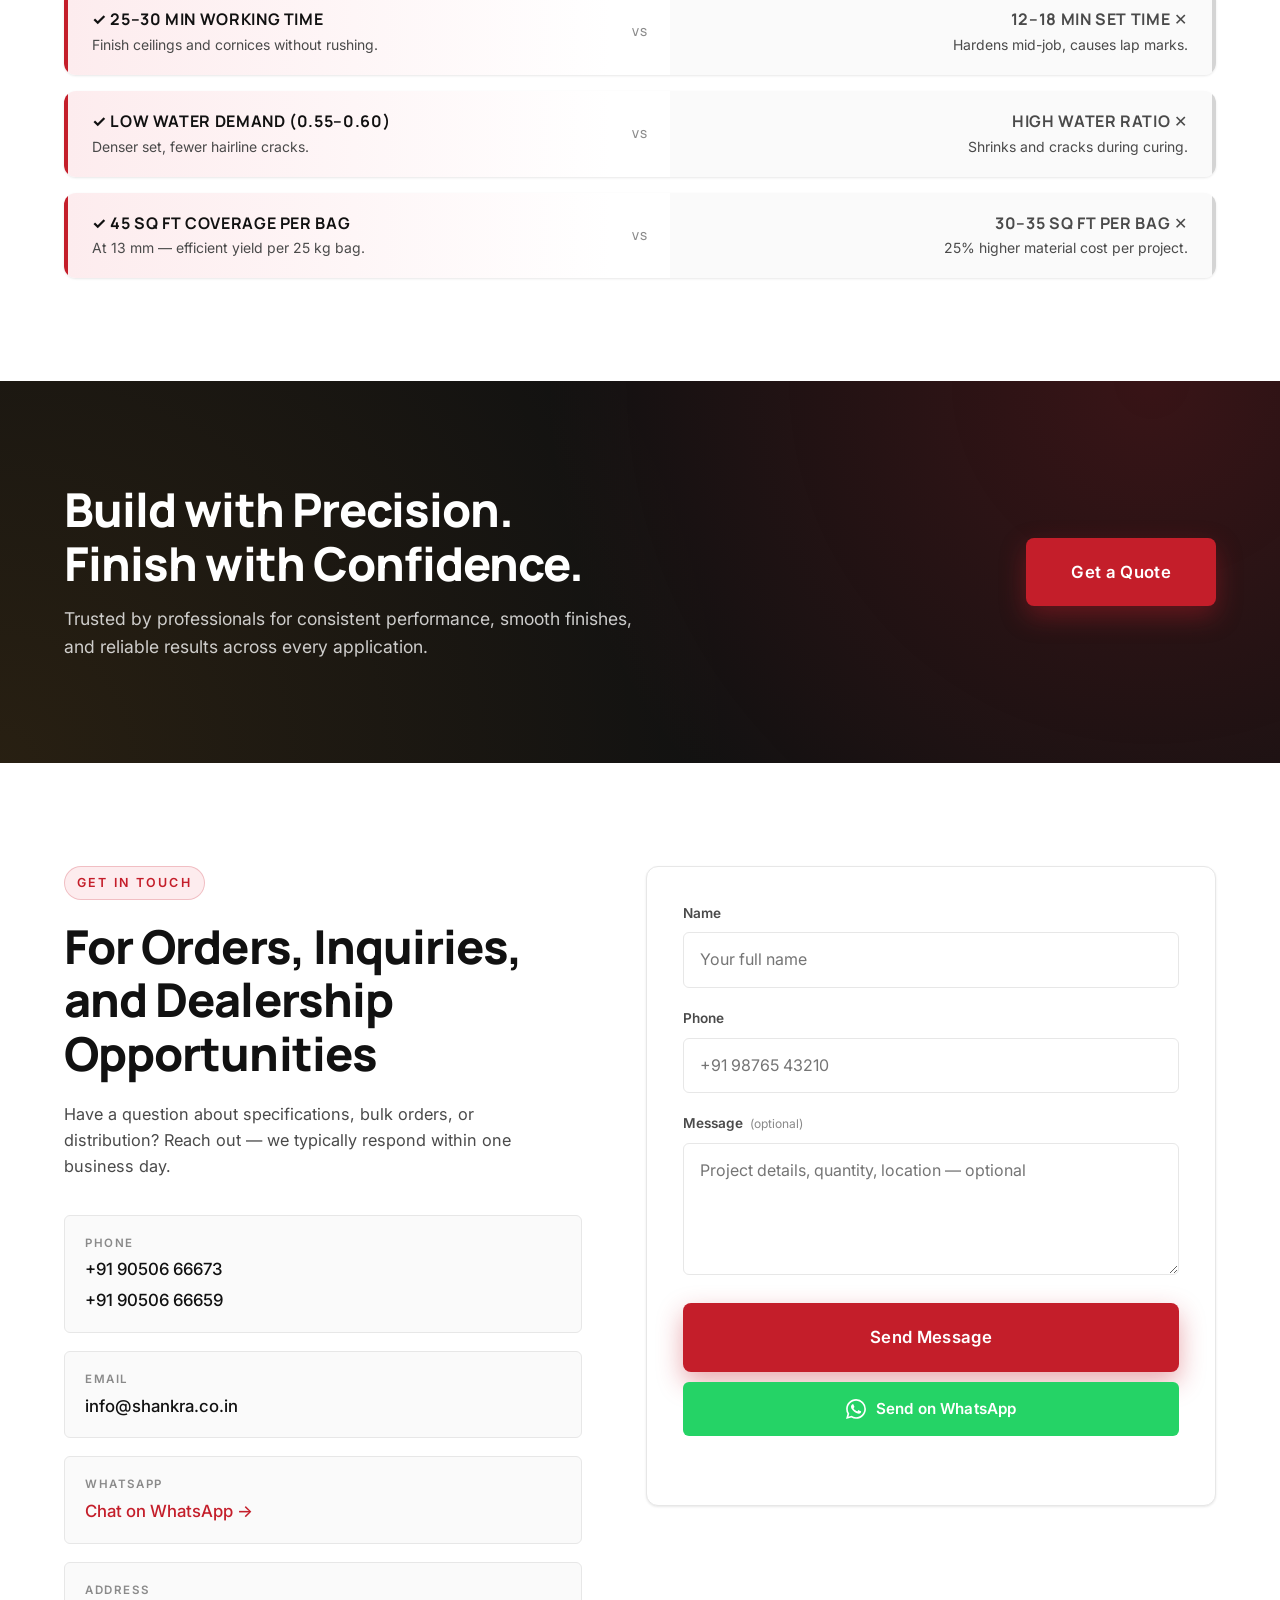
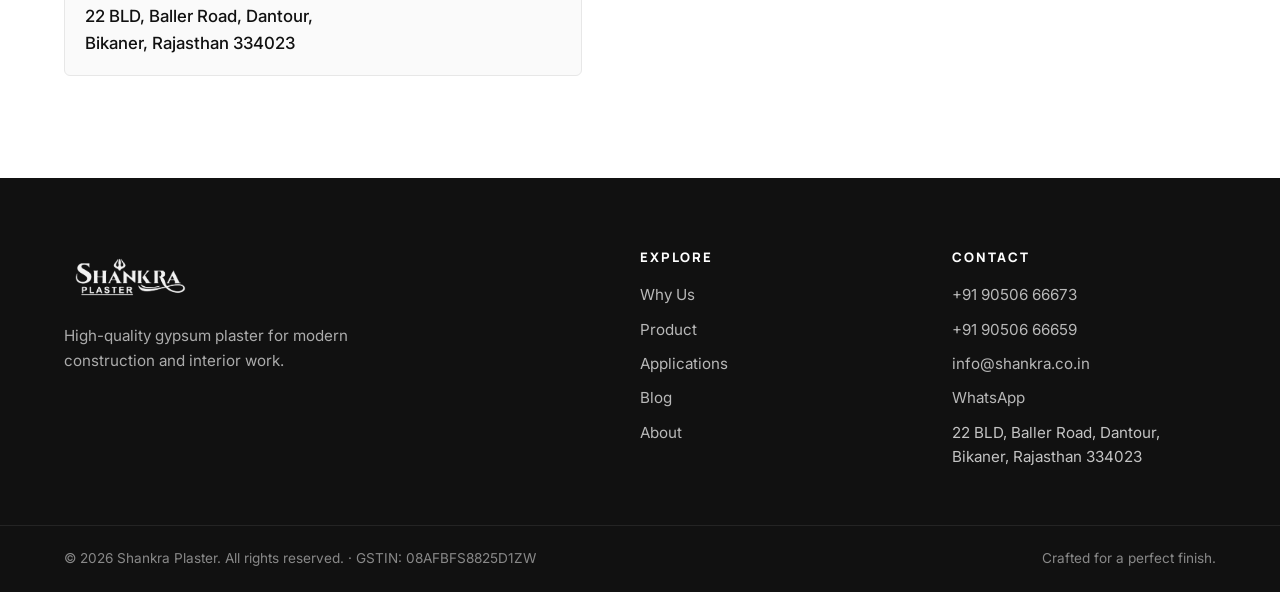
==== commit 715cb1e9: "Switch WhatsApp routing from choice popup to invisible 50/50 rotation Every WhatsApp click on the si" ====
--- a/index.html
+++ b/index.html
@@ -732,6 +732,6 @@
     </svg>
   </a>
 
-  <script src="script.js?v=4"></script>
+  <script src="script.js?v=5"></script>
 </body>
 </html>
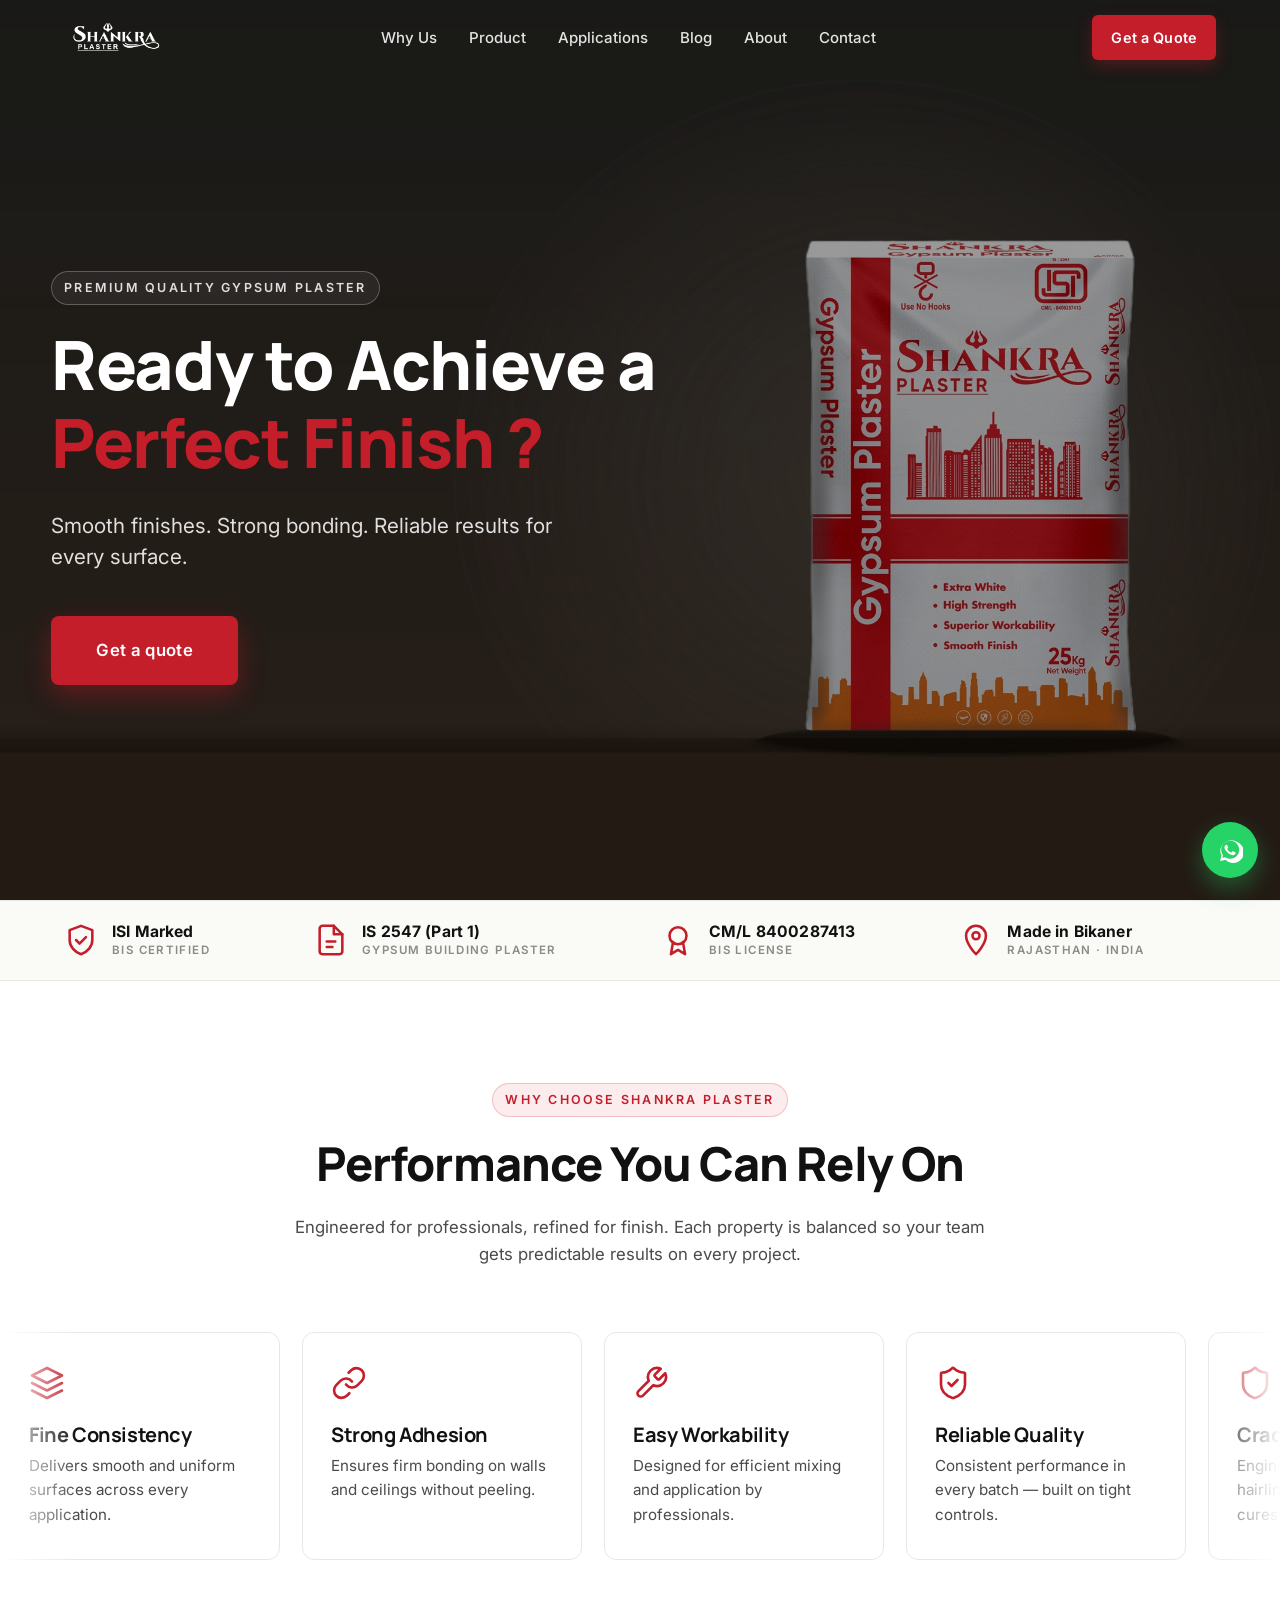
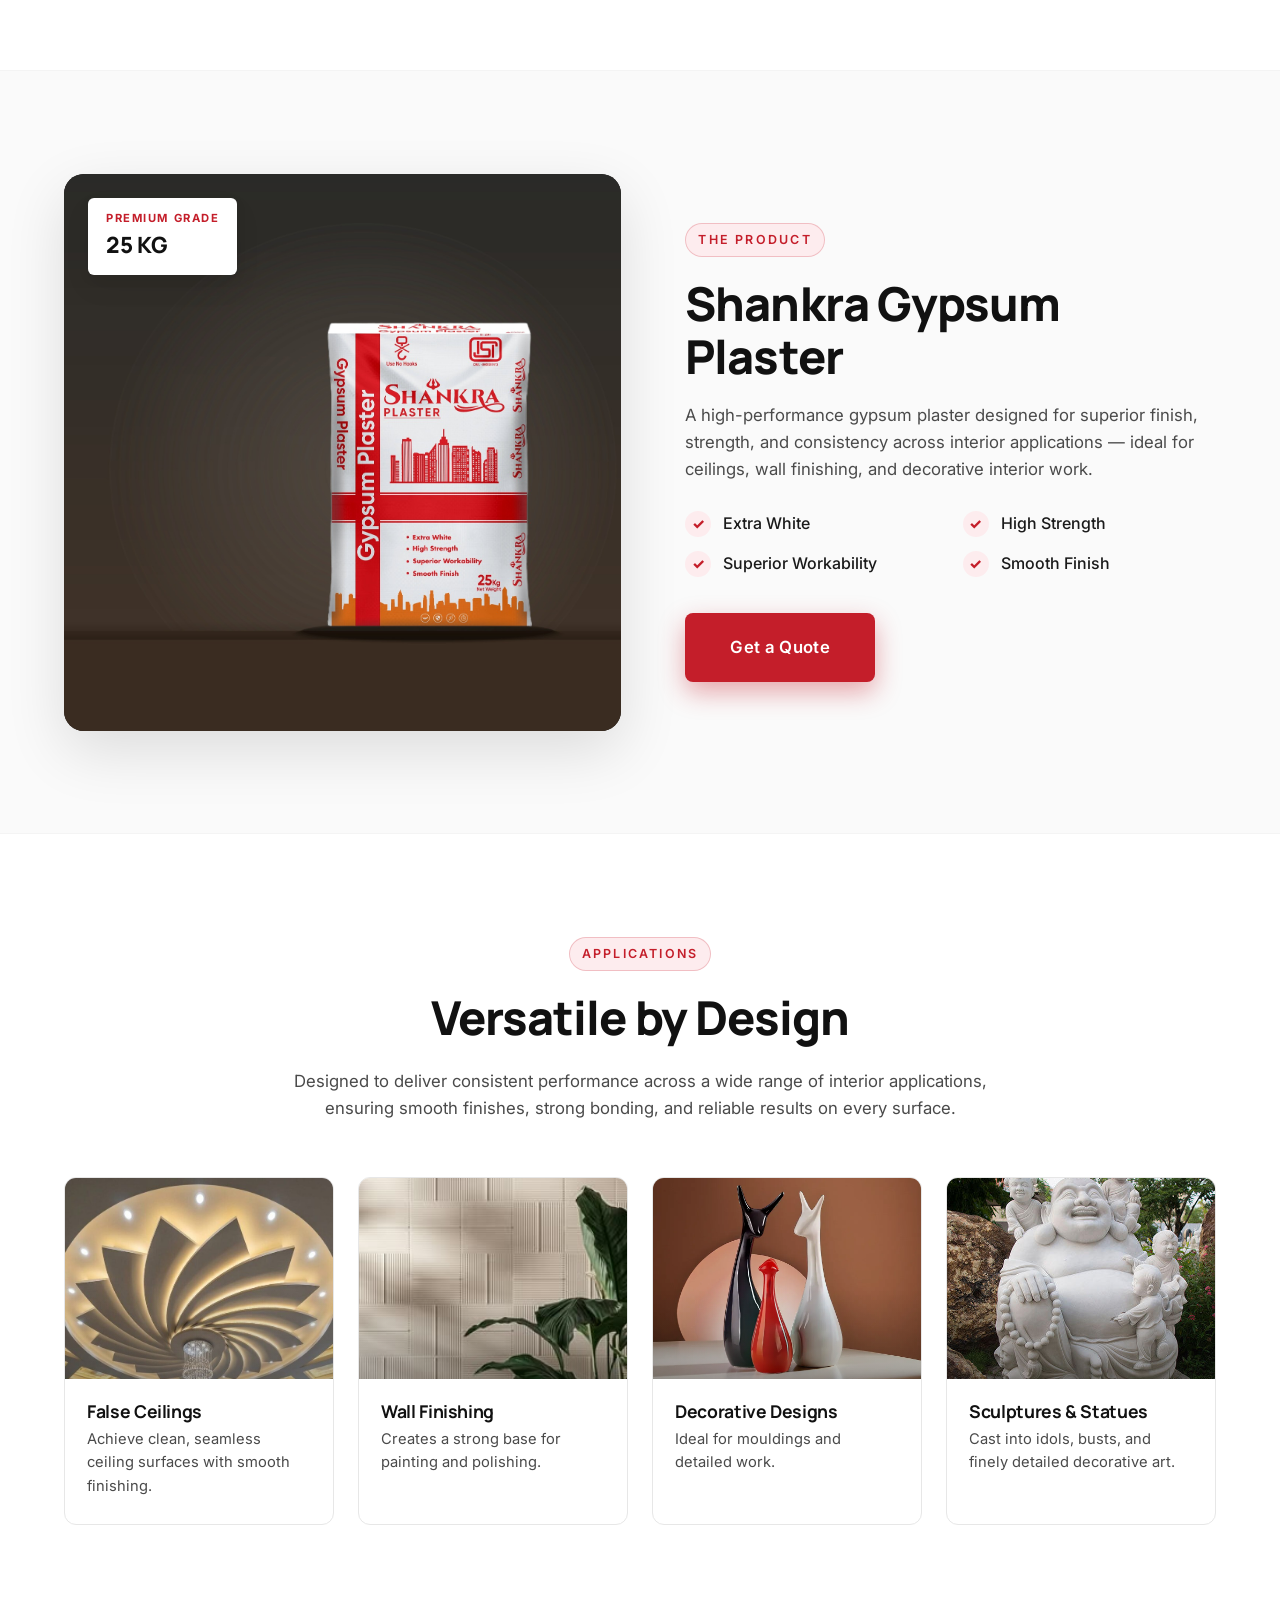
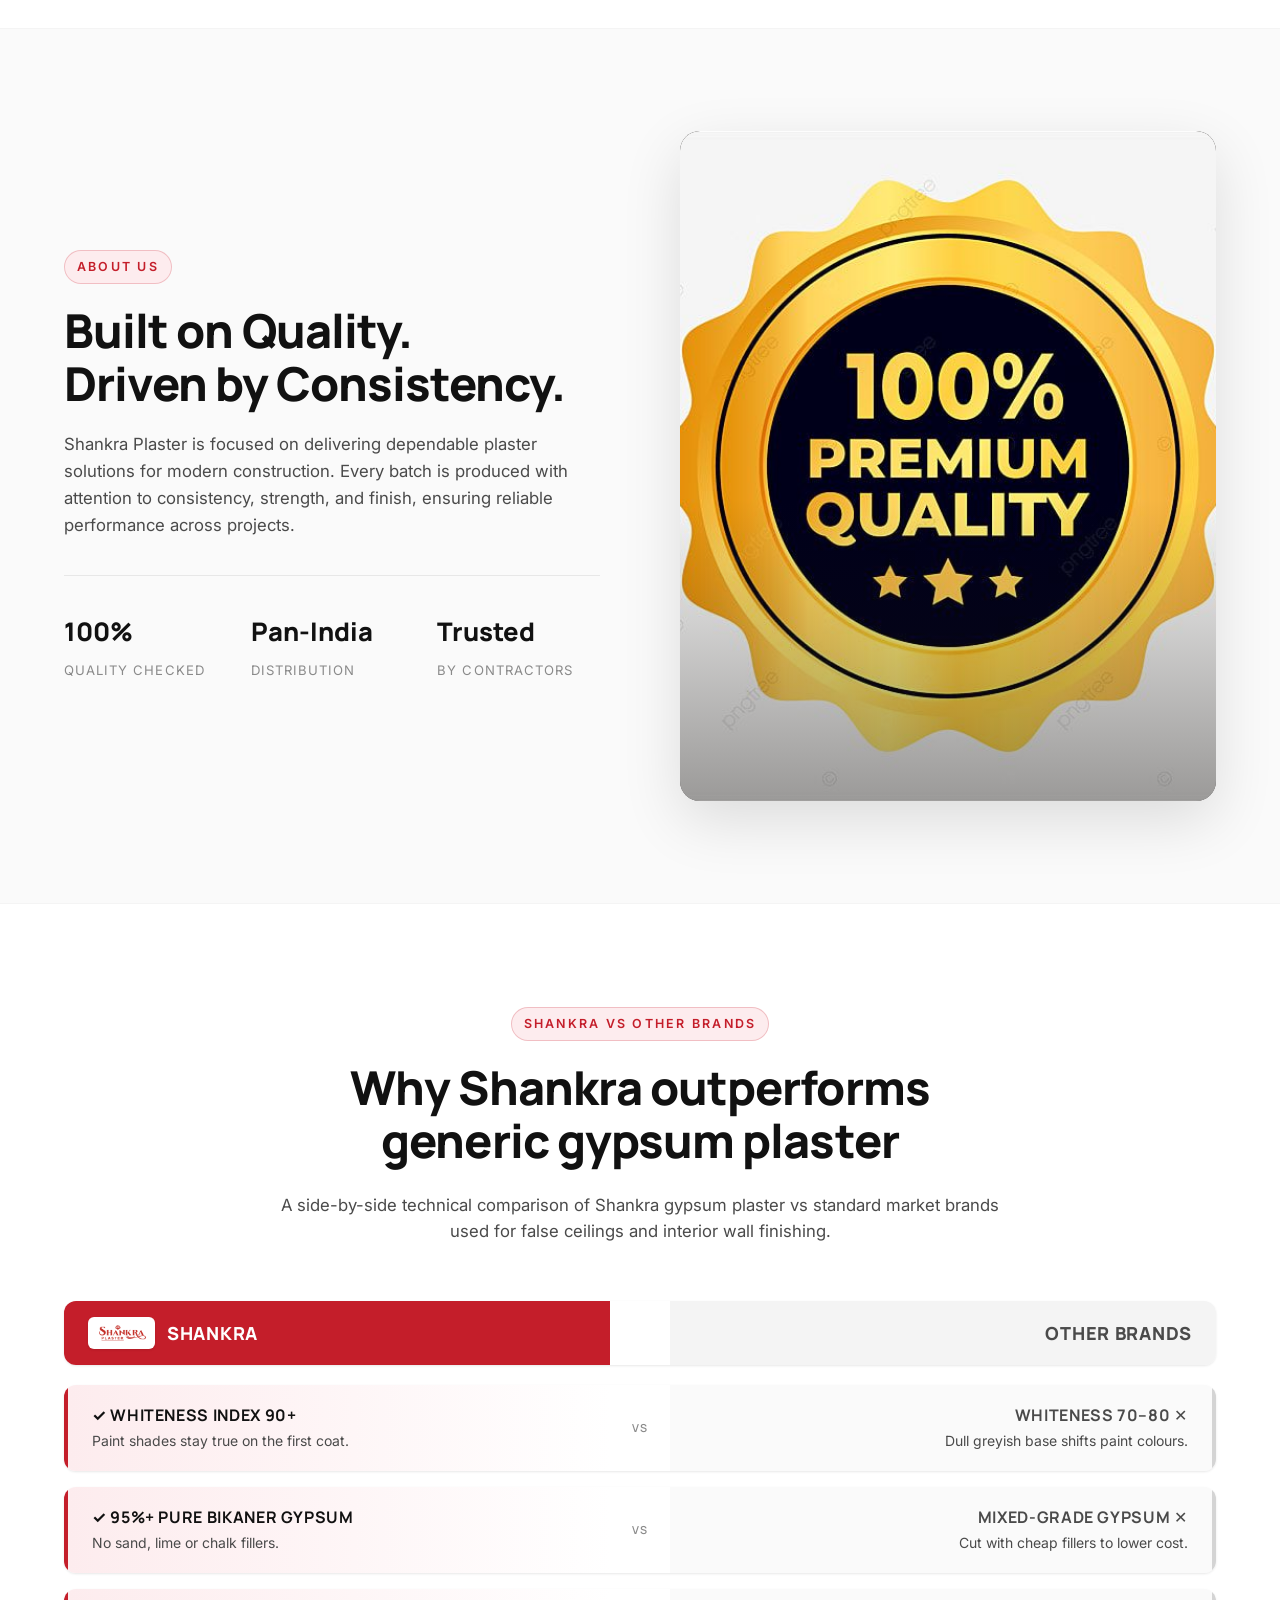
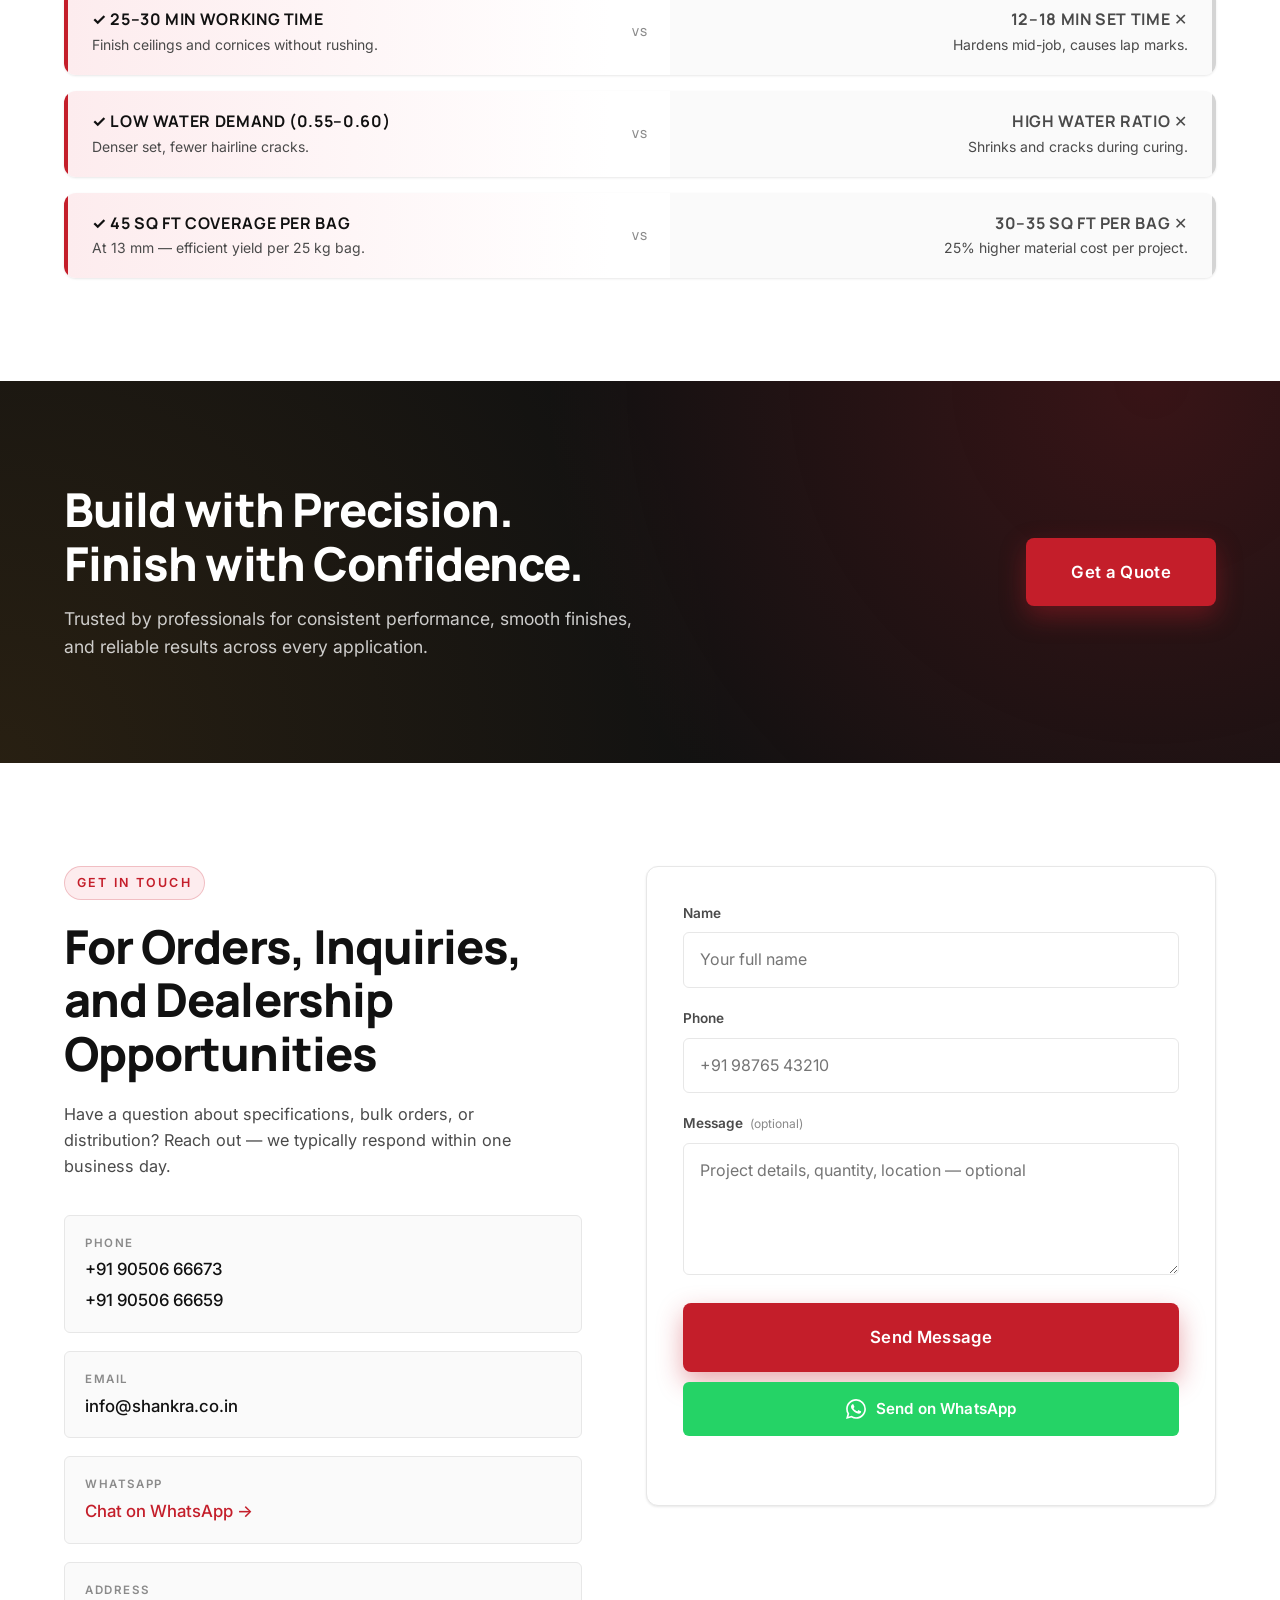
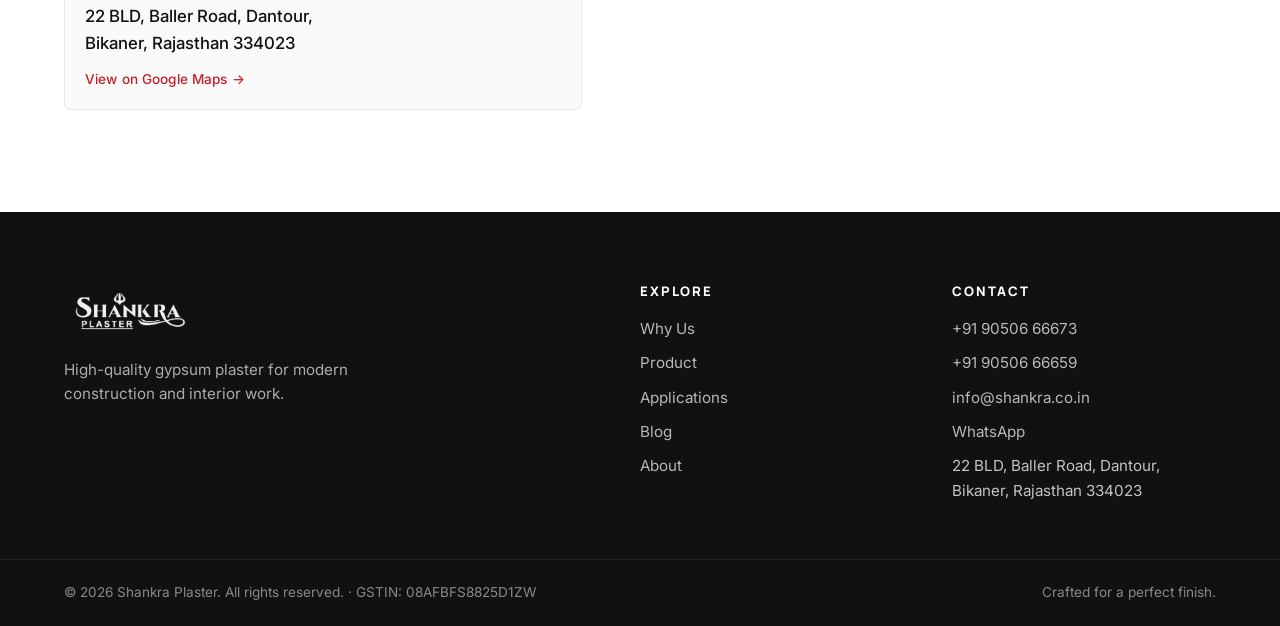
==== commit 7fb895fe: "Connect Google Business Profile to the website Adds the GBP share link (maps.app.goo.gl/htgGYudLBMMN" ====
--- a/index.html
+++ b/index.html
@@ -37,7 +37,8 @@
         "@id": "https://shankra.co.in/#organization",
         "name": "Shankra Plaster",
         "legalName": "Shree Shyam Industries",
-        "alternateName": ["Shankra Gypsum Plaster", "Shankra"],
+        "alternateName": ["Shankra Gypsum Plaster", "Shankra POP", "Shankra"],
+        "sameAs": ["https://maps.app.goo.gl/htgGYudLBMMN6byR9"],
         "url": "https://shankra.co.in/",
         "logo": {
           "@type": "ImageObject",
@@ -150,7 +151,7 @@
   <link rel="preconnect" href="https://fonts.gstatic.com" crossorigin />
   <link href="https://fonts.googleapis.com/css2?family=Inter:wght@400;500;600;700;800&family=Manrope:wght@500;600;700;800&display=swap" rel="stylesheet" />
 
-  <link rel="stylesheet" href="styles.css?v=31" />
+  <link rel="stylesheet" href="styles.css?v=32" />
 </head>
 <body>
 
@@ -653,6 +654,9 @@
             <li>
               <span class="contact-label">Address</span>
               <span>22 BLD, Baller Road, Dantour,<br />Bikaner, Rajasthan 334023</span>
+              <a href="https://maps.app.goo.gl/htgGYudLBMMN6byR9" target="_blank" rel="noopener" class="gmaps-link">
+                View on Google Maps →
+              </a>
             </li>
           </ul>
         </div>
--- a/styles.css
+++ b/styles.css
@@ -738,6 +738,17 @@
 }
 .wa-link { color: var(--accent) !important; }
 
+.gmaps-link {
+  display: inline-block;
+  margin-top: 8px;
+  font-size: 0.85rem !important;
+  font-weight: 500 !important;
+  color: var(--accent) !important;
+  text-decoration: none;
+  letter-spacing: 0.01em;
+}
+.gmaps-link:hover { text-decoration: underline; }
+
 .contact-form {
   background: #fff;
   border: 1px solid var(--grey-200);
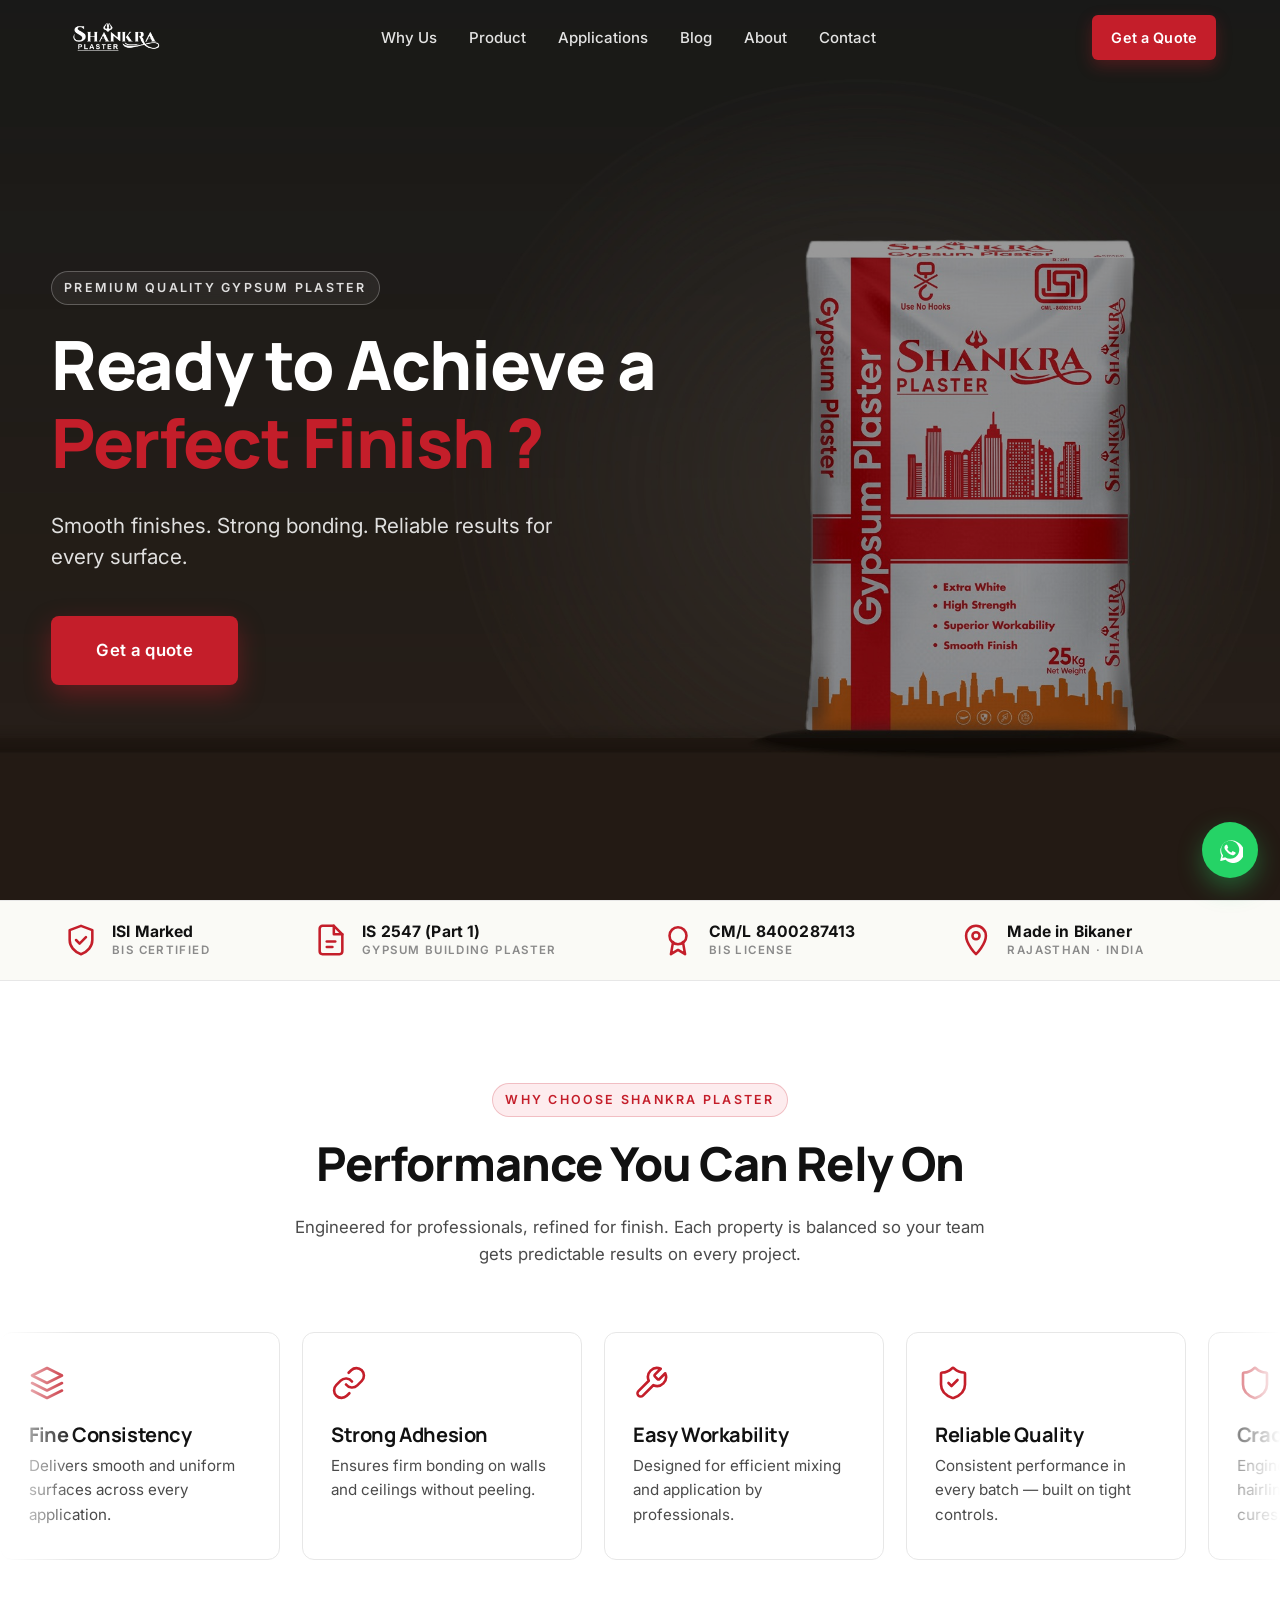
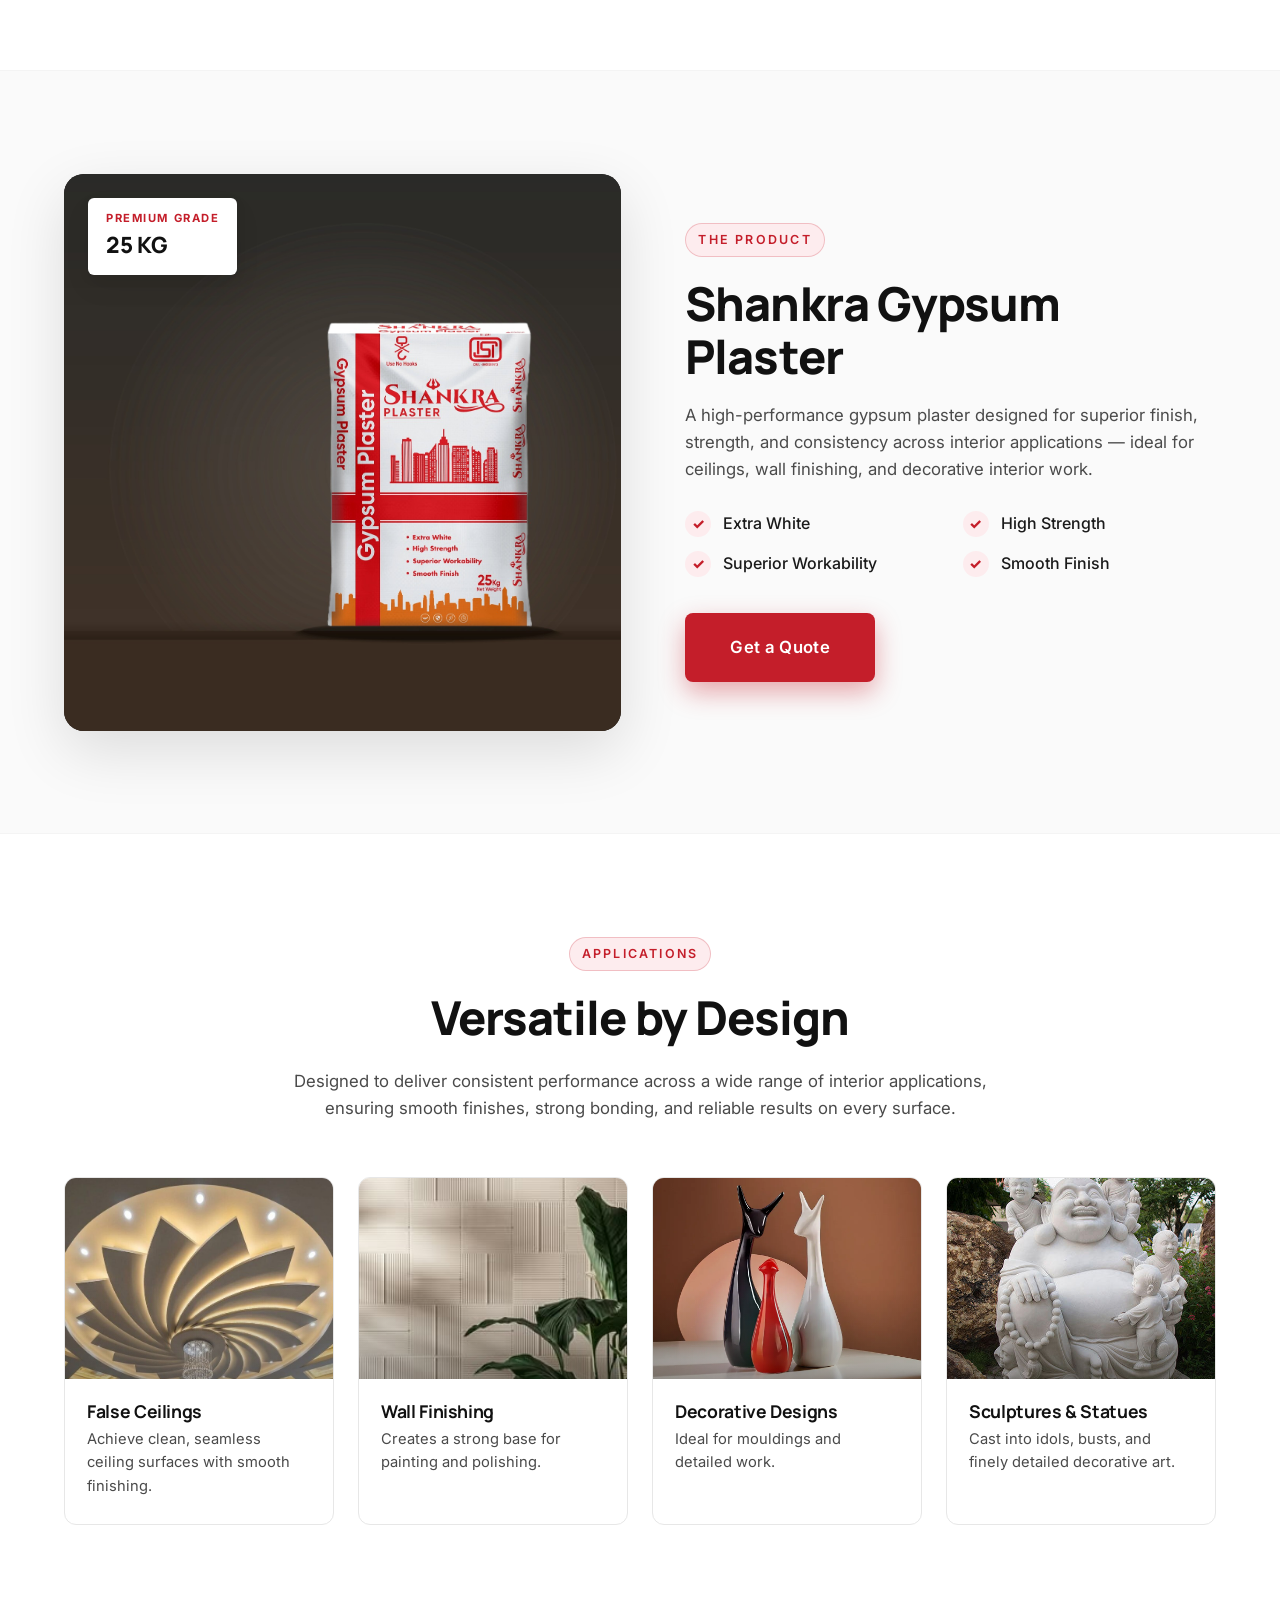
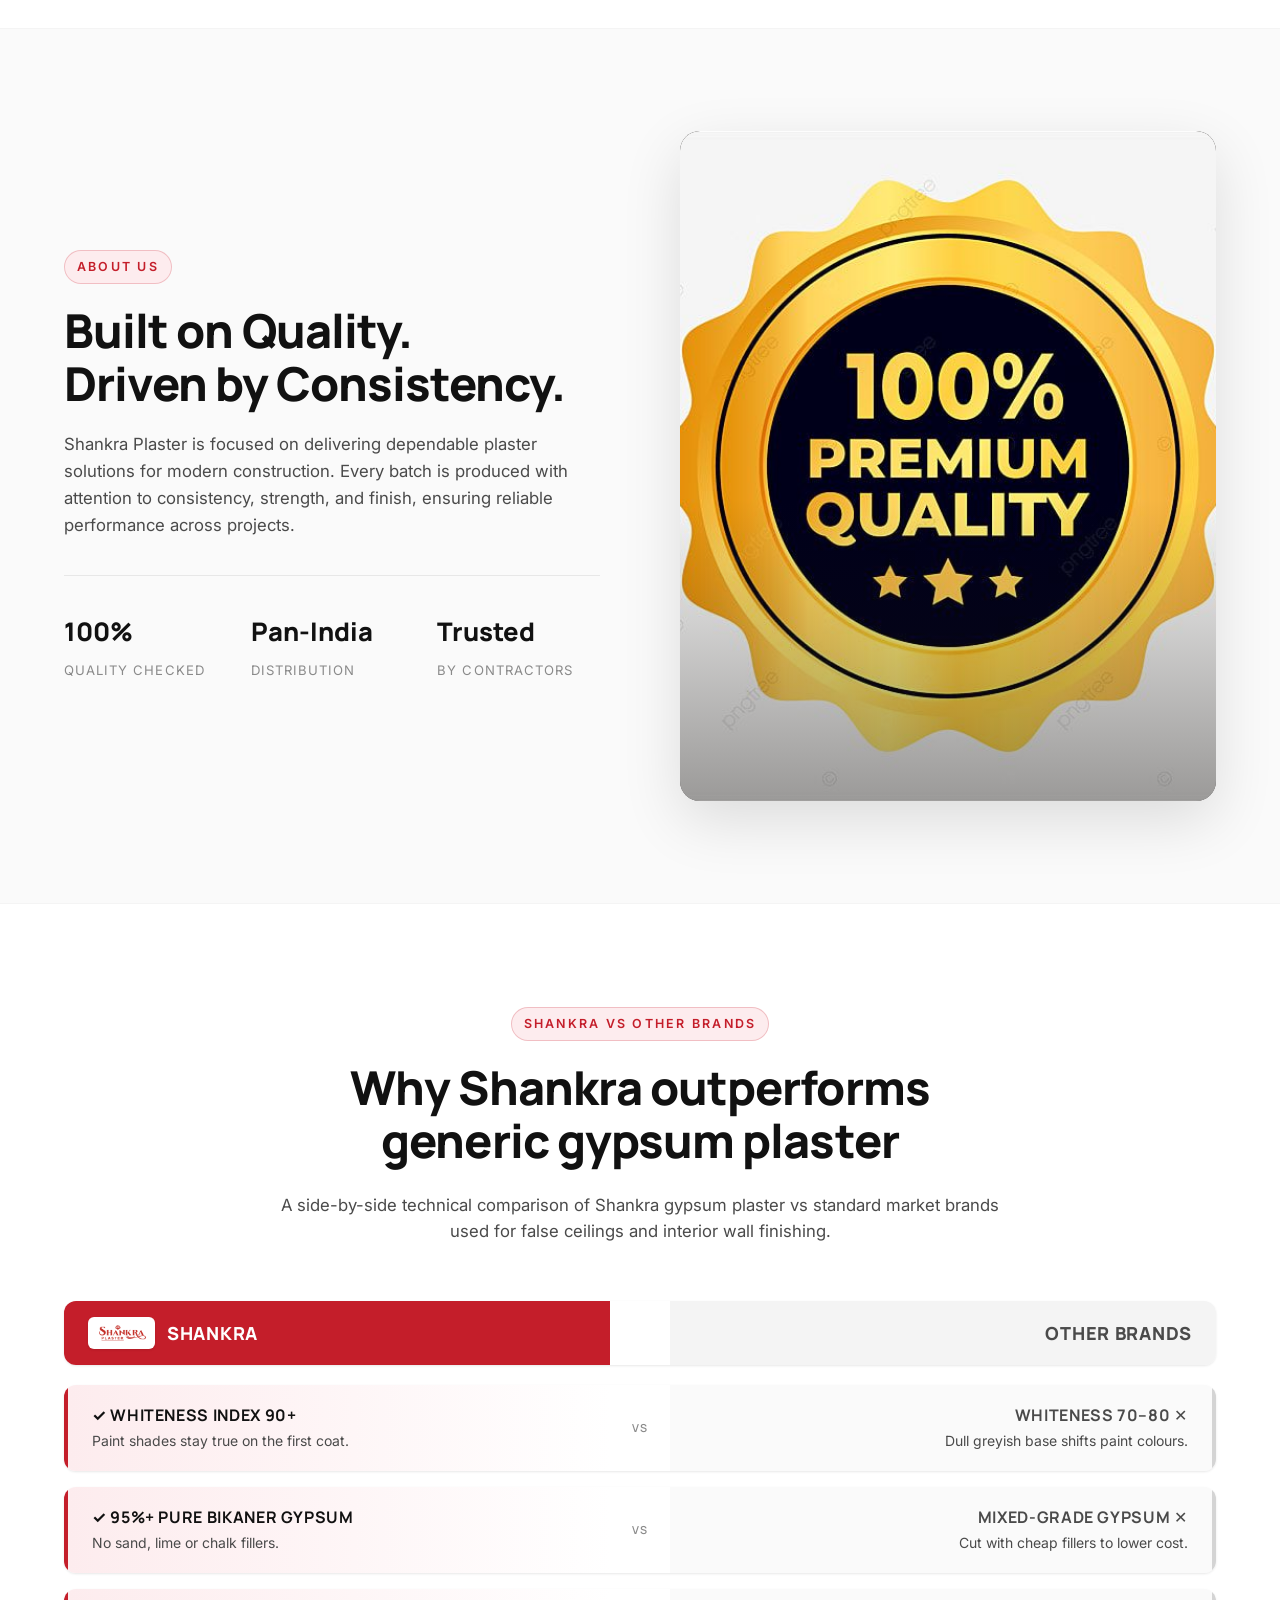
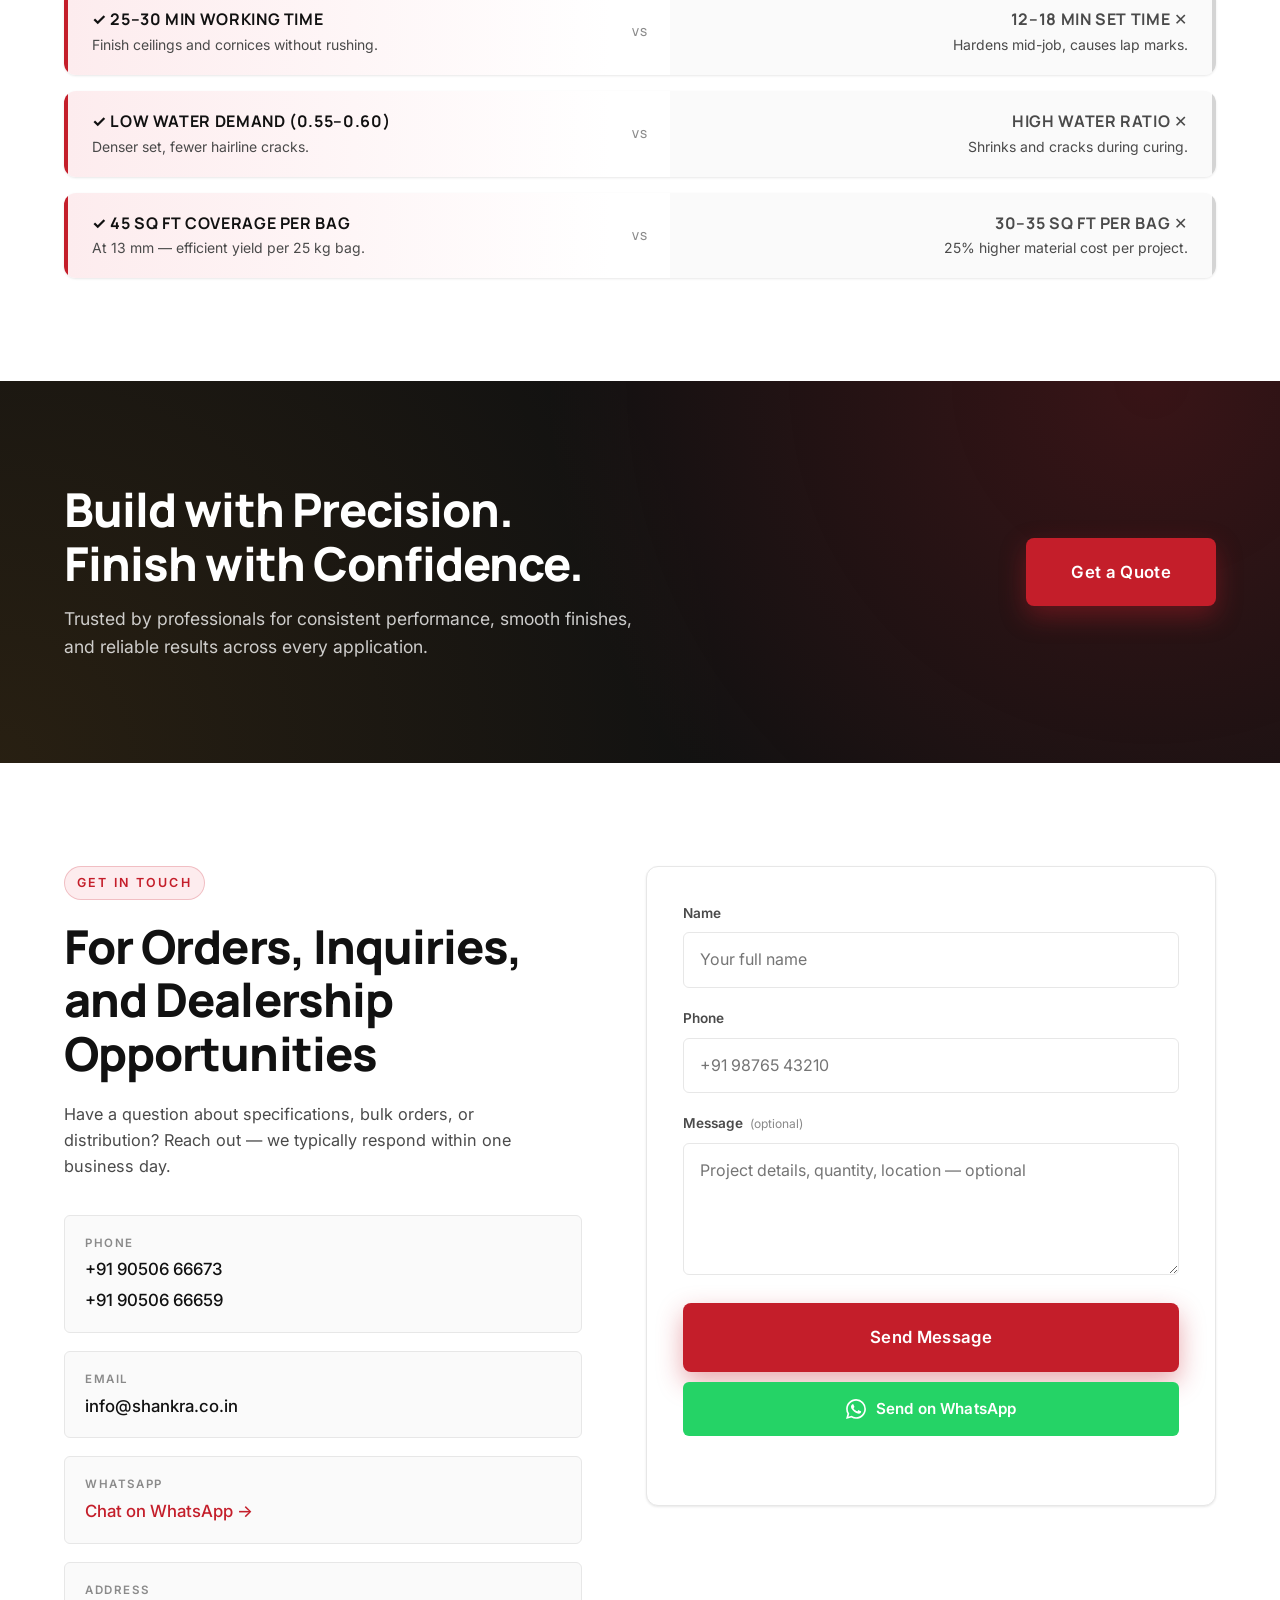
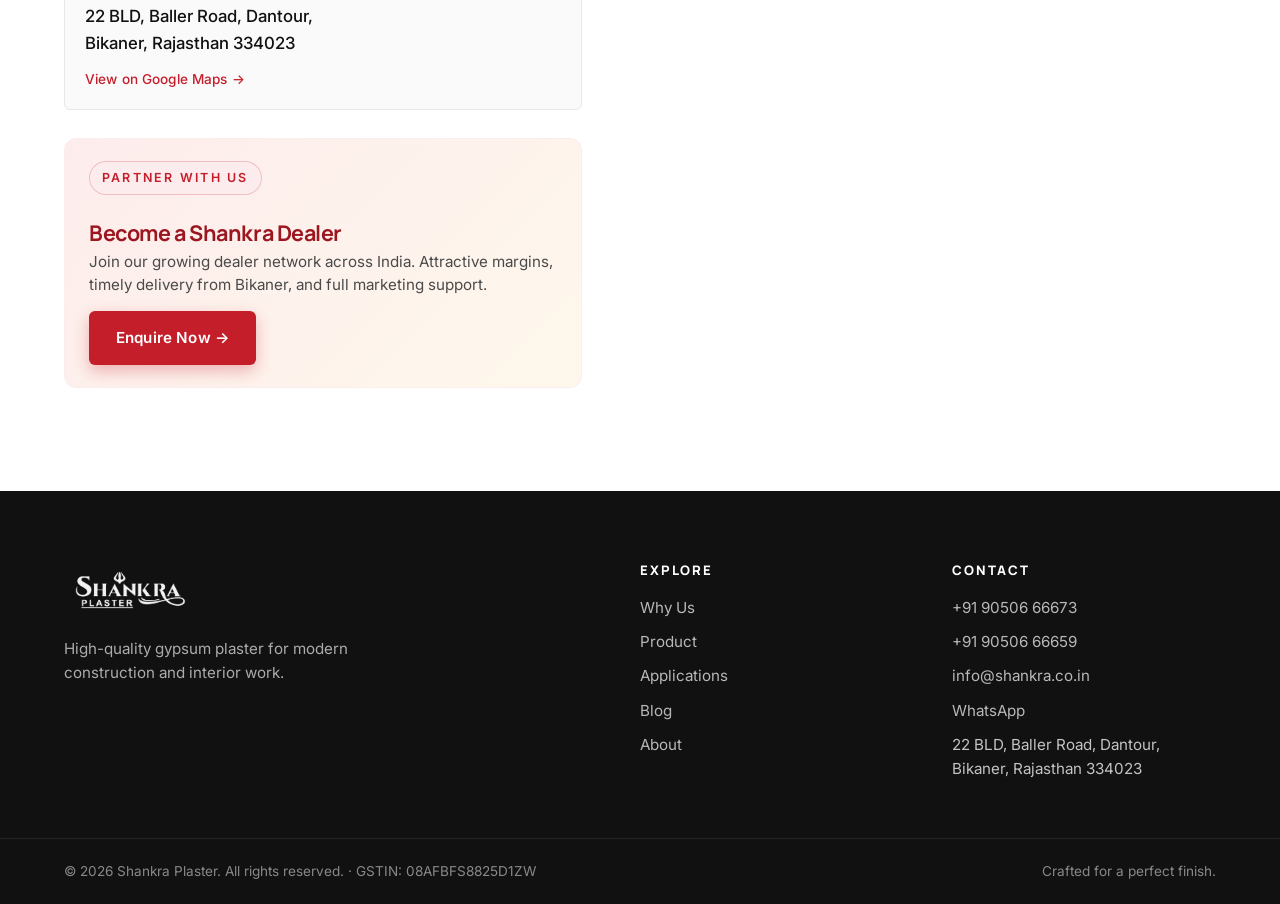
==== commit 6a15cd64: "Add dealership enquiry card and modal form to homepage 'Become a Shankra Dealer' CTA card appears in" ====
--- a/index.html
+++ b/index.html
@@ -151,7 +151,7 @@
   <link rel="preconnect" href="https://fonts.gstatic.com" crossorigin />
   <link href="https://fonts.googleapis.com/css2?family=Inter:wght@400;500;600;700;800&family=Manrope:wght@500;600;700;800&display=swap" rel="stylesheet" />
 
-  <link rel="stylesheet" href="styles.css?v=32" />
+  <link rel="stylesheet" href="styles.css?v=33" />
 </head>
 <body>
 
@@ -659,6 +659,16 @@
               </a>
             </li>
           </ul>
+
+          <!-- ============ DEALERSHIP CTA CARD ============ -->
+          <div class="dealer-cta">
+            <div class="dealer-cta-body">
+              <span class="eyebrow eyebrow-dark">Partner With Us</span>
+              <h3>Become a Shankra Dealer</h3>
+              <p>Join our growing dealer network across India. Attractive margins, timely delivery from Bikaner, and full marketing support.</p>
+            </div>
+            <button type="button" class="btn btn-primary" id="dealerEnquiryOpen">Enquire Now →</button>
+          </div>
         </div>
 
         <form class="contact-form" id="contactForm" action="https://api.web3forms.com/submit" method="POST" novalidate>
@@ -688,6 +698,83 @@
         </form>
       </div>
     </section>
+
+    <!-- ============ DEALERSHIP ENQUIRY MODAL ============ -->
+    <div class="dealer-modal" id="dealerModal" hidden aria-hidden="true">
+      <div class="dealer-modal-backdrop" data-dealer-close></div>
+      <div class="dealer-modal-panel" role="dialog" aria-label="Dealership enquiry" aria-modal="true">
+        <button type="button" class="dealer-modal-close" data-dealer-close aria-label="Close">&times;</button>
+
+        <div class="dealer-modal-header">
+          <span class="eyebrow eyebrow-dark">Partner With Us</span>
+          <h3>Dealership Enquiry</h3>
+          <p>Share a few details and our team will call you within one business day to discuss the opportunity.</p>
+        </div>
+
+        <form class="dealer-form" id="dealerForm" action="https://api.web3forms.com/submit" method="POST" novalidate>
+          <input type="hidden" name="access_key" value="955f1482-e129-4e75-a297-fbdea9e42c12" />
+          <input type="hidden" name="subject" value="New Dealership Enquiry — Shankra Plaster" />
+          <input type="hidden" name="from_name" value="Shankra Plaster — Dealer Enquiry" />
+          <input type="checkbox" name="botcheck" class="visually-hidden" style="display:none" tabindex="-1" autocomplete="off" />
+
+          <div class="dealer-form-row">
+            <div class="field">
+              <label for="d_name">Your Name *</label>
+              <input type="text" id="d_name" name="name" required autocomplete="name" placeholder="Full name" />
+            </div>
+            <div class="field">
+              <label for="d_firm">Firm / Shop Name *</label>
+              <input type="text" id="d_firm" name="firm" required placeholder="Business name" />
+            </div>
+          </div>
+
+          <div class="dealer-form-row">
+            <div class="field">
+              <label for="d_phone">Mobile / WhatsApp *</label>
+              <input type="tel" id="d_phone" name="phone" required inputmode="tel" autocomplete="tel" placeholder="+91 98765 43210" />
+            </div>
+            <div class="field">
+              <label for="d_email">Email <span class="field-hint">(optional)</span></label>
+              <input type="email" id="d_email" name="email" autocomplete="email" placeholder="you@example.com" />
+            </div>
+          </div>
+
+          <div class="dealer-form-row">
+            <div class="field">
+              <label for="d_city">City *</label>
+              <input type="text" id="d_city" name="city" required placeholder="e.g. Jaipur" />
+            </div>
+            <div class="field">
+              <label for="d_state">State *</label>
+              <input type="text" id="d_state" name="state" required placeholder="e.g. Rajasthan" />
+            </div>
+          </div>
+
+          <div class="field">
+            <label for="d_business_type">Type of Business *</label>
+            <select id="d_business_type" name="business_type" required>
+              <option value="">Select…</option>
+              <option>Retail Counter</option>
+              <option>Wholesale</option>
+              <option>Distributor</option>
+              <option>Building Materials Store</option>
+              <option>Hardware Store</option>
+              <option>Paint Store</option>
+              <option>Contractor Supply</option>
+              <option>Other</option>
+            </select>
+          </div>
+
+          <div class="field">
+            <label for="d_notes">Additional Notes <span class="field-hint">(optional)</span></label>
+            <textarea id="d_notes" name="notes" rows="3" placeholder="Anything else we should know…"></textarea>
+          </div>
+
+          <button type="submit" class="btn btn-primary btn-hero btn-block" id="dealerSubmit">Submit Enquiry</button>
+          <p class="form-status" id="dealerStatus" aria-live="polite"></p>
+        </form>
+      </div>
+    </div>
 
   </main>
 
@@ -736,6 +823,6 @@
     </svg>
   </a>
 
-  <script src="script.js?v=5"></script>
+  <script src="script.js?v=6"></script>
 </body>
 </html>
--- a/styles.css
+++ b/styles.css
@@ -749,6 +749,153 @@
 }
 .gmaps-link:hover { text-decoration: underline; }
 
+/* =========================================================
+   Dealership CTA card + modal enquiry form
+   ========================================================= */
+.dealer-cta {
+  margin-top: 28px;
+  padding: 22px 24px;
+  background: linear-gradient(135deg, #fdecec 0%, #fef8ec 100%);
+  border: 1px solid var(--accent-soft);
+  border-radius: var(--radius);
+  display: flex;
+  flex-direction: column;
+  gap: 14px;
+}
+.dealer-cta-body h3 {
+  font-size: 1.35rem;
+  margin: 6px 0 6px 0;
+  color: var(--accent-dark);
+  font-weight: 700;
+}
+.dealer-cta-body p {
+  font-size: 0.95rem;
+  color: var(--grey-700);
+  margin: 0;
+  line-height: 1.5;
+}
+.dealer-cta .btn {
+  align-self: flex-start;
+}
+
+/* Modal */
+.dealer-modal[hidden] { display: none; }
+.dealer-modal {
+  position: fixed;
+  inset: 0;
+  z-index: 9998;
+  display: flex;
+  align-items: center;
+  justify-content: center;
+  padding: 20px;
+}
+.dealer-modal-backdrop {
+  position: absolute;
+  inset: 0;
+  background: rgba(15, 15, 15, 0.6);
+  backdrop-filter: blur(3px);
+  animation: dealerFadeIn 0.2s ease-out;
+}
+.dealer-modal-panel {
+  position: relative;
+  background: #ffffff;
+  border-radius: 16px;
+  padding: 28px 28px 24px;
+  max-width: 560px;
+  width: 100%;
+  max-height: 92vh;
+  overflow-y: auto;
+  box-shadow: 0 24px 70px rgba(0, 0, 0, 0.3);
+  animation: dealerSlideUp 0.25s ease-out;
+}
+.dealer-modal-close {
+  position: absolute;
+  top: 10px;
+  right: 14px;
+  width: 36px;
+  height: 36px;
+  border: none;
+  background: transparent;
+  font-size: 28px;
+  line-height: 1;
+  color: var(--grey-500);
+  cursor: pointer;
+  border-radius: 50%;
+  transition: background 0.15s, color 0.15s;
+}
+.dealer-modal-close:hover { background: var(--grey-100); color: var(--ink); }
+
+.dealer-modal-header { margin-bottom: 20px; padding-right: 20px; }
+.dealer-modal-header h3 {
+  font-size: 1.55rem;
+  margin: 4px 0 8px 0;
+  color: var(--ink);
+  font-weight: 700;
+}
+.dealer-modal-header p {
+  font-size: 0.9rem;
+  color: var(--grey-700);
+  margin: 0;
+  line-height: 1.5;
+}
+
+.dealer-form .field { margin-bottom: 14px; }
+.dealer-form-row {
+  display: grid;
+  grid-template-columns: 1fr 1fr;
+  gap: 12px;
+}
+.dealer-form label {
+  display: block;
+  font-size: 0.82rem;
+  color: var(--grey-700);
+  font-weight: 600;
+  margin-bottom: 5px;
+  letter-spacing: 0.01em;
+}
+.dealer-form input,
+.dealer-form select,
+.dealer-form textarea {
+  width: 100%;
+  padding: 11px 13px;
+  font-size: 15px;
+  border: 1px solid var(--grey-300);
+  border-radius: var(--radius-sm);
+  font-family: inherit;
+  color: var(--ink);
+  background: #ffffff;
+  box-sizing: border-box;
+  transition: border-color 0.15s, box-shadow 0.15s;
+}
+.dealer-form input:focus,
+.dealer-form select:focus,
+.dealer-form textarea:focus {
+  outline: none;
+  border-color: var(--accent);
+  box-shadow: 0 0 0 3px var(--accent-soft);
+}
+.dealer-form textarea { resize: vertical; min-height: 70px; }
+.dealer-form button[disabled] {
+  opacity: 0.7;
+  cursor: not-allowed;
+}
+.dealer-form .btn-block { margin-top: 8px; }
+
+body.dealer-modal-open { overflow: hidden; }
+
+@keyframes dealerFadeIn { from { opacity: 0; } to { opacity: 1; } }
+@keyframes dealerSlideUp {
+  from { opacity: 0; transform: translateY(14px); }
+  to   { opacity: 1; transform: translateY(0); }
+}
+
+@media (max-width: 560px) {
+  .dealer-form-row { grid-template-columns: 1fr; gap: 0; }
+  .dealer-modal-panel { padding: 24px 22px 20px; }
+  .dealer-modal-header h3 { font-size: 1.35rem; }
+  .dealer-cta { padding: 18px 20px; }
+}
+
 .contact-form {
   background: #fff;
   border: 1px solid var(--grey-200);
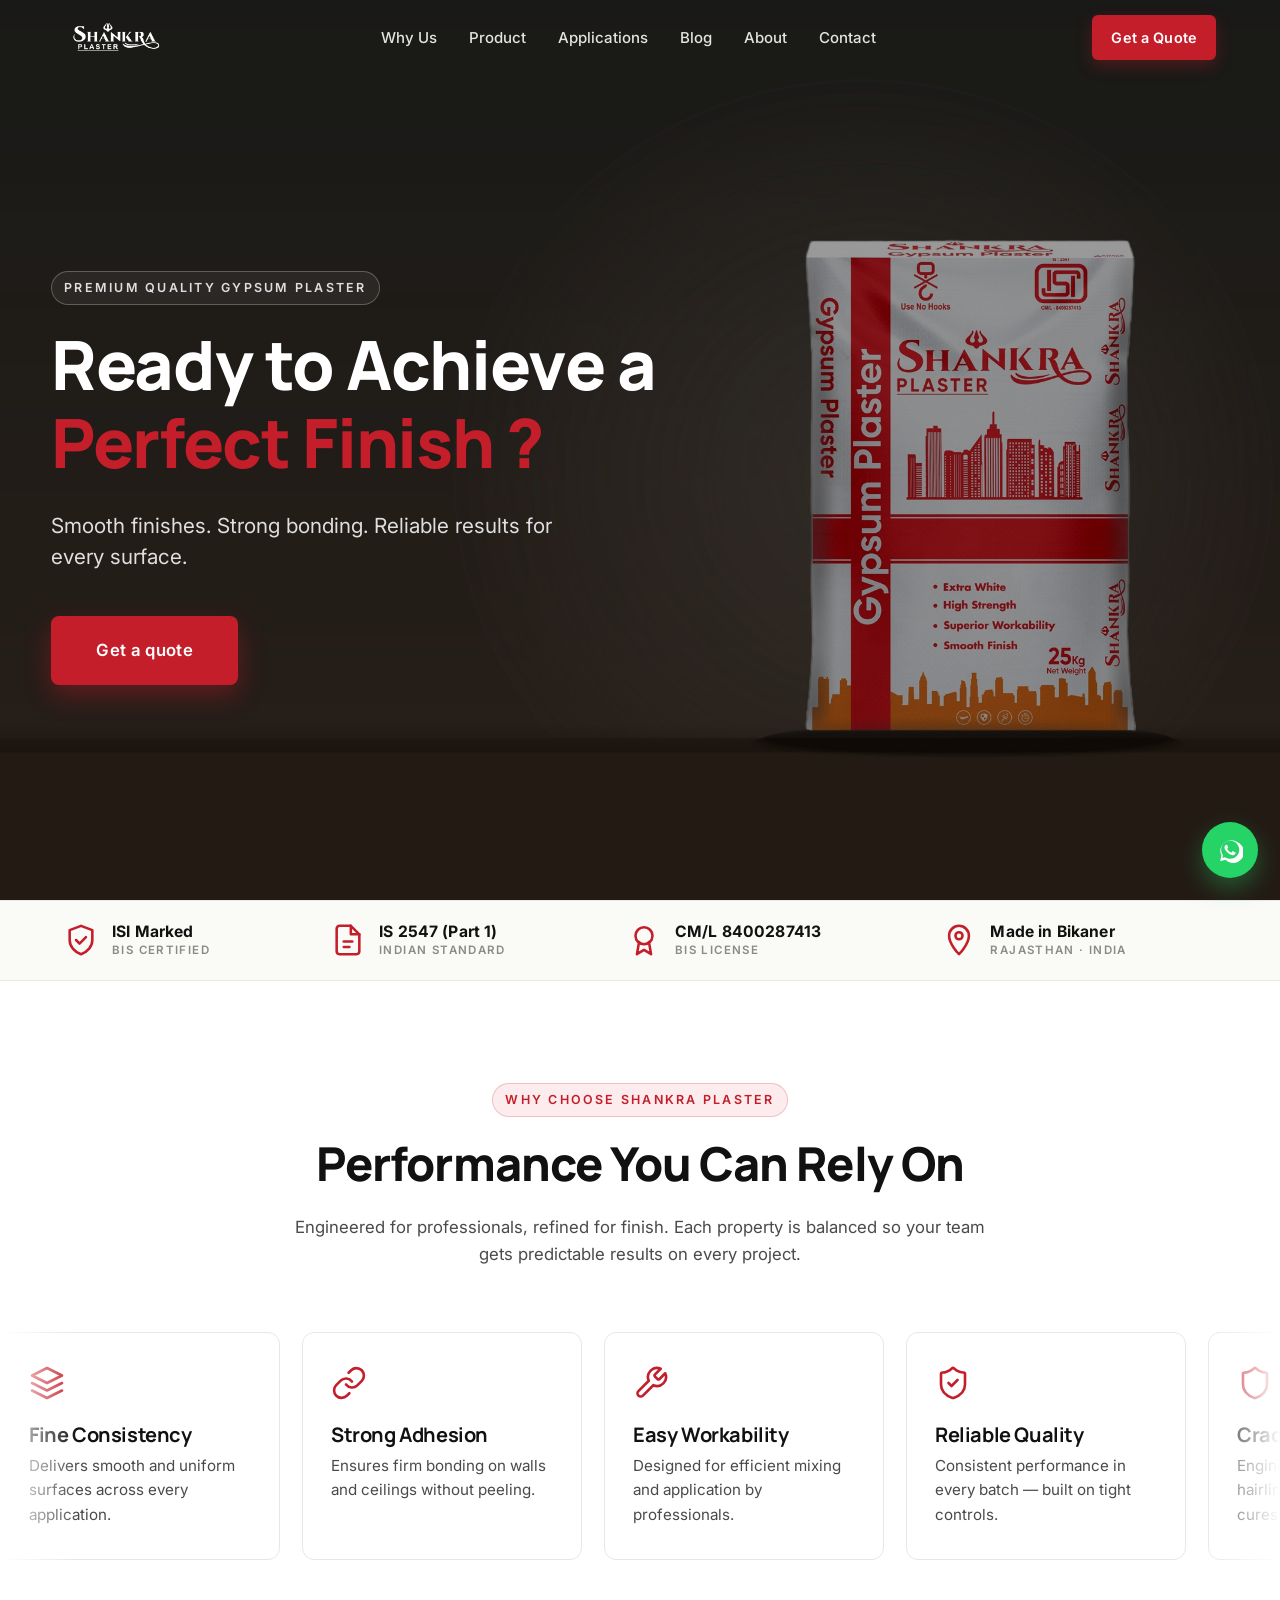
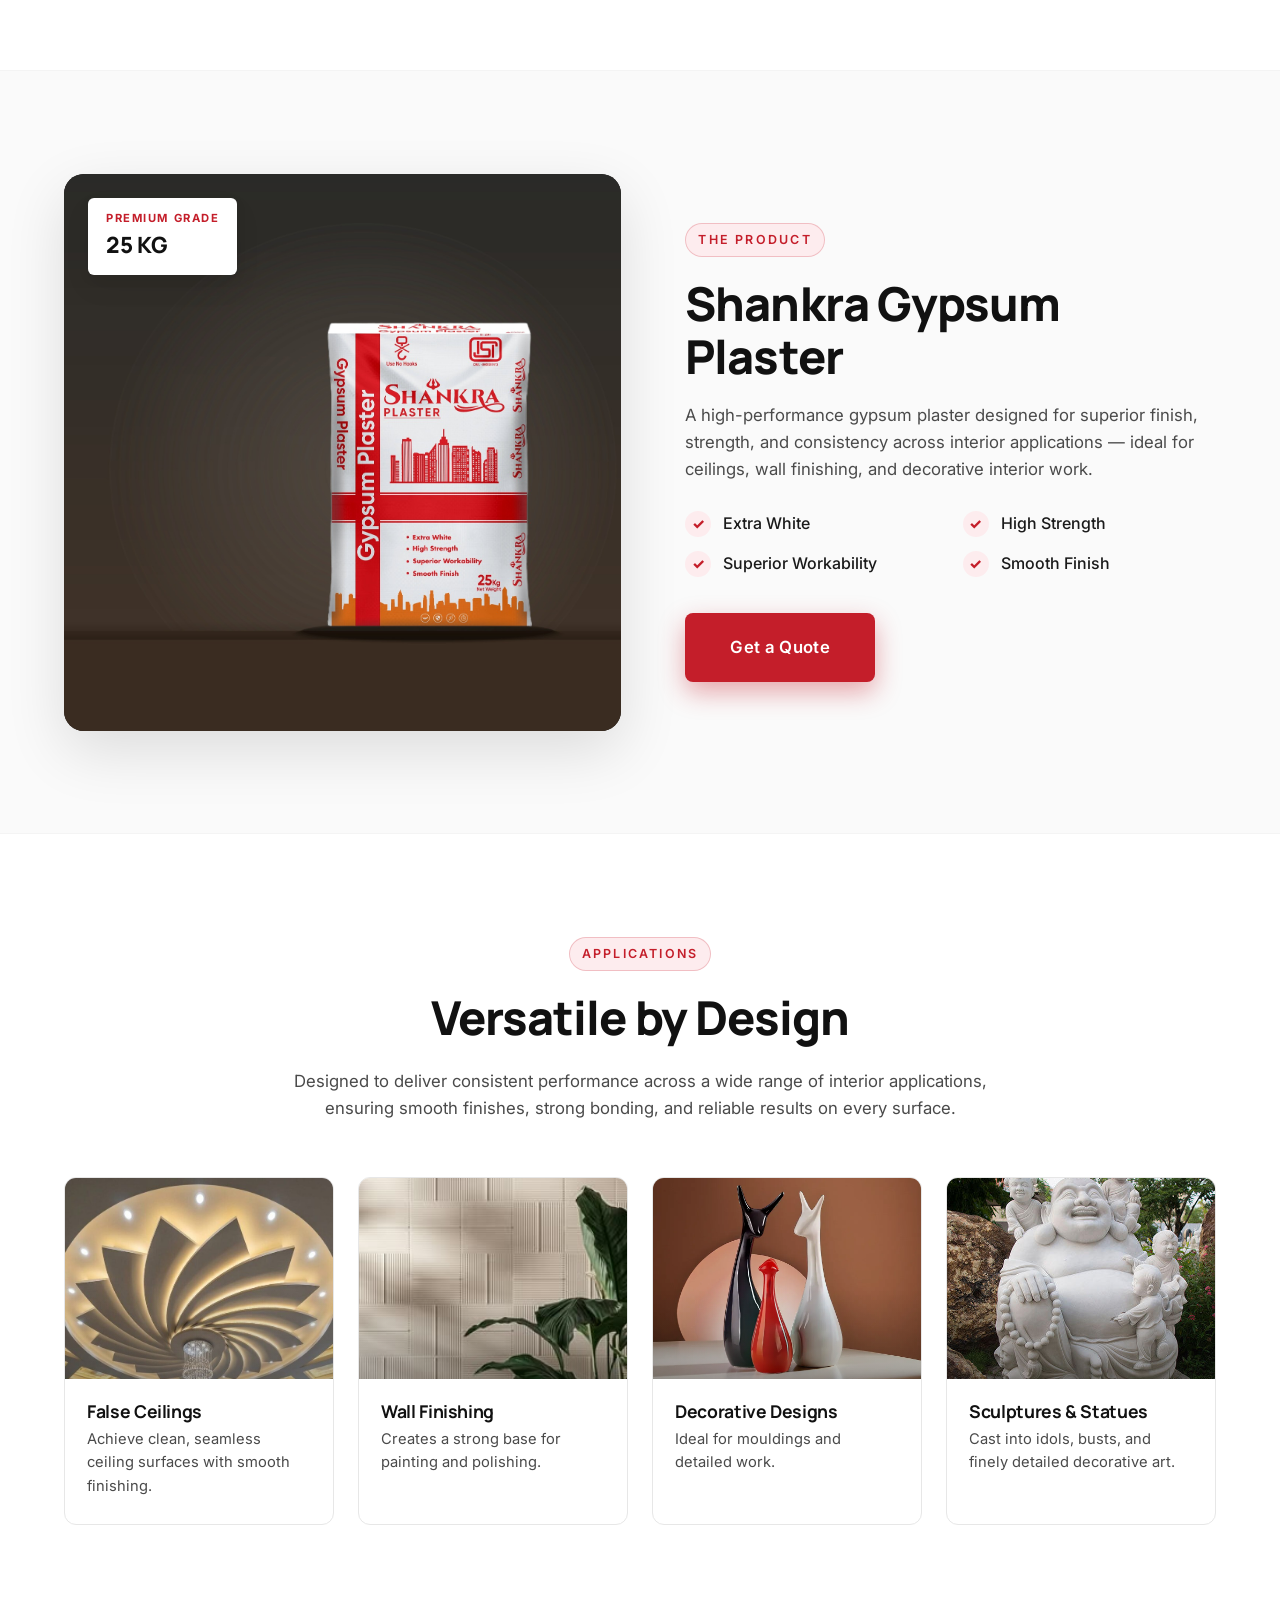
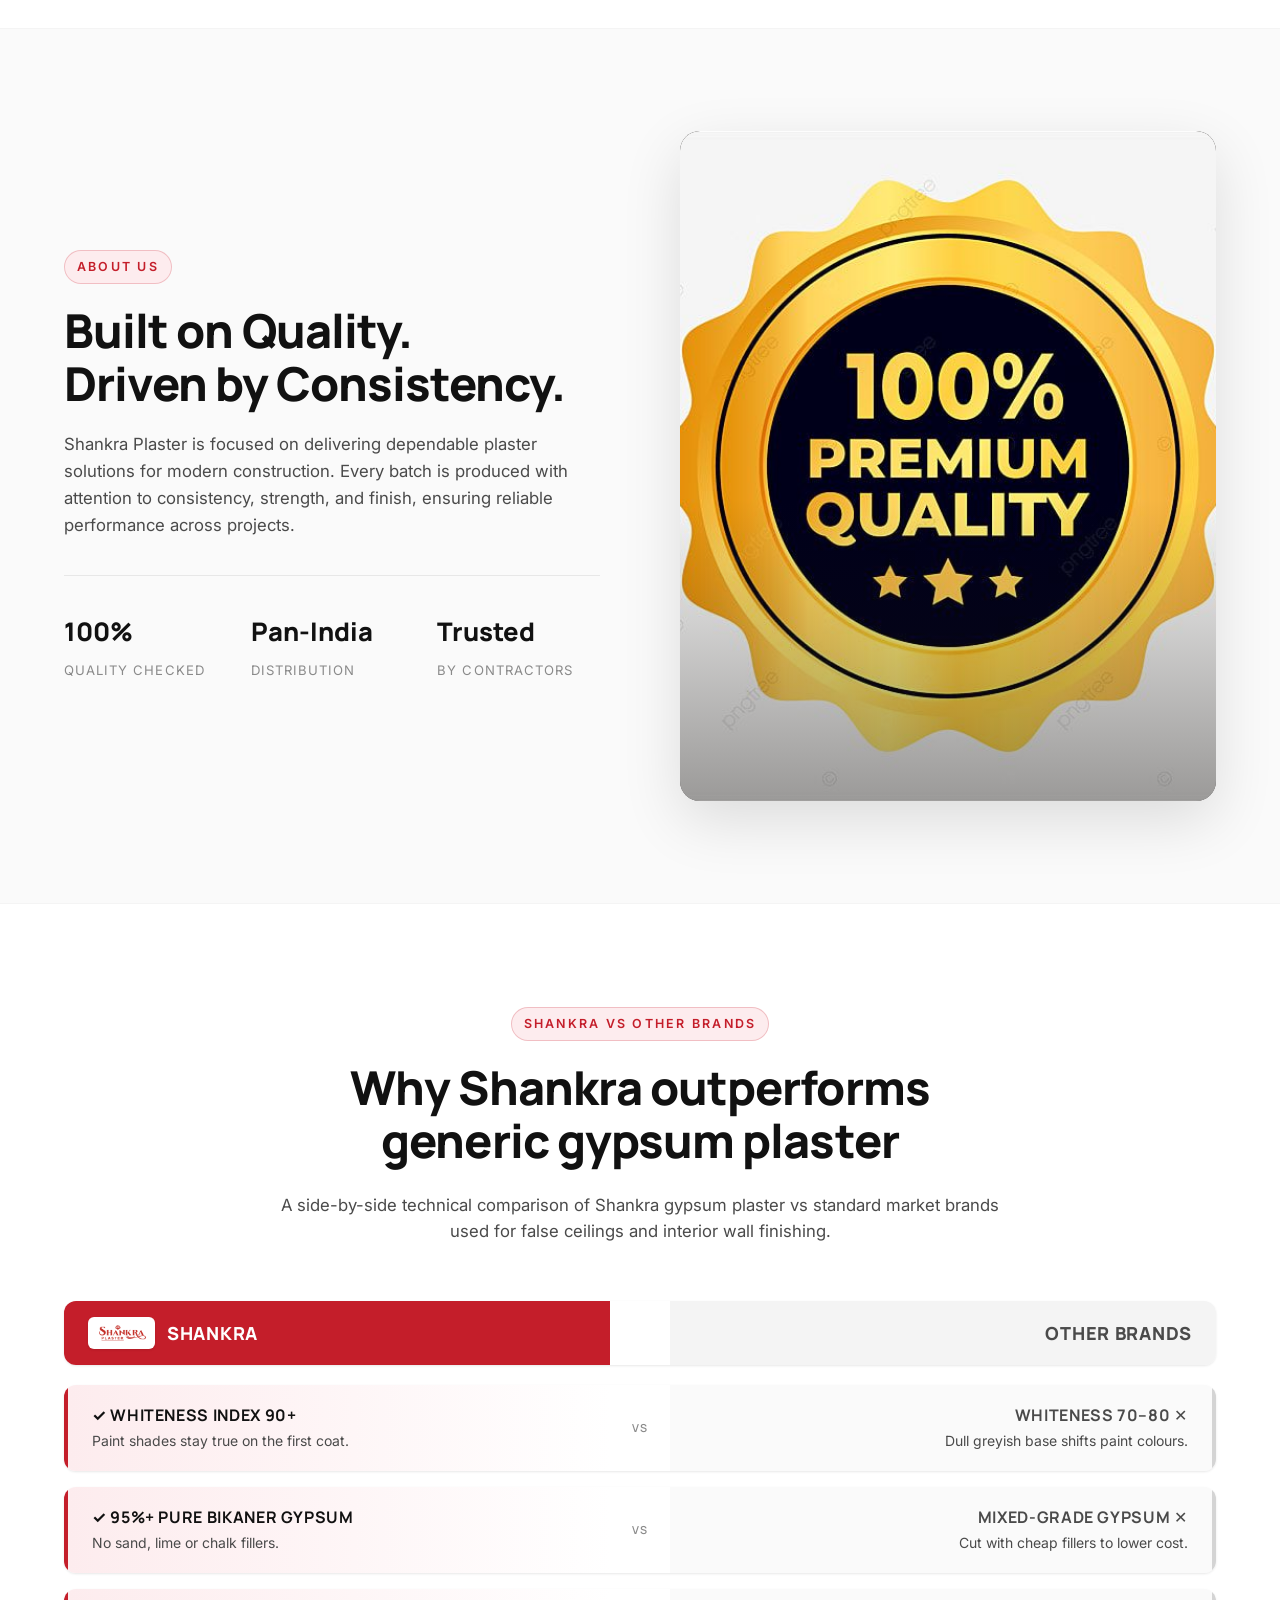
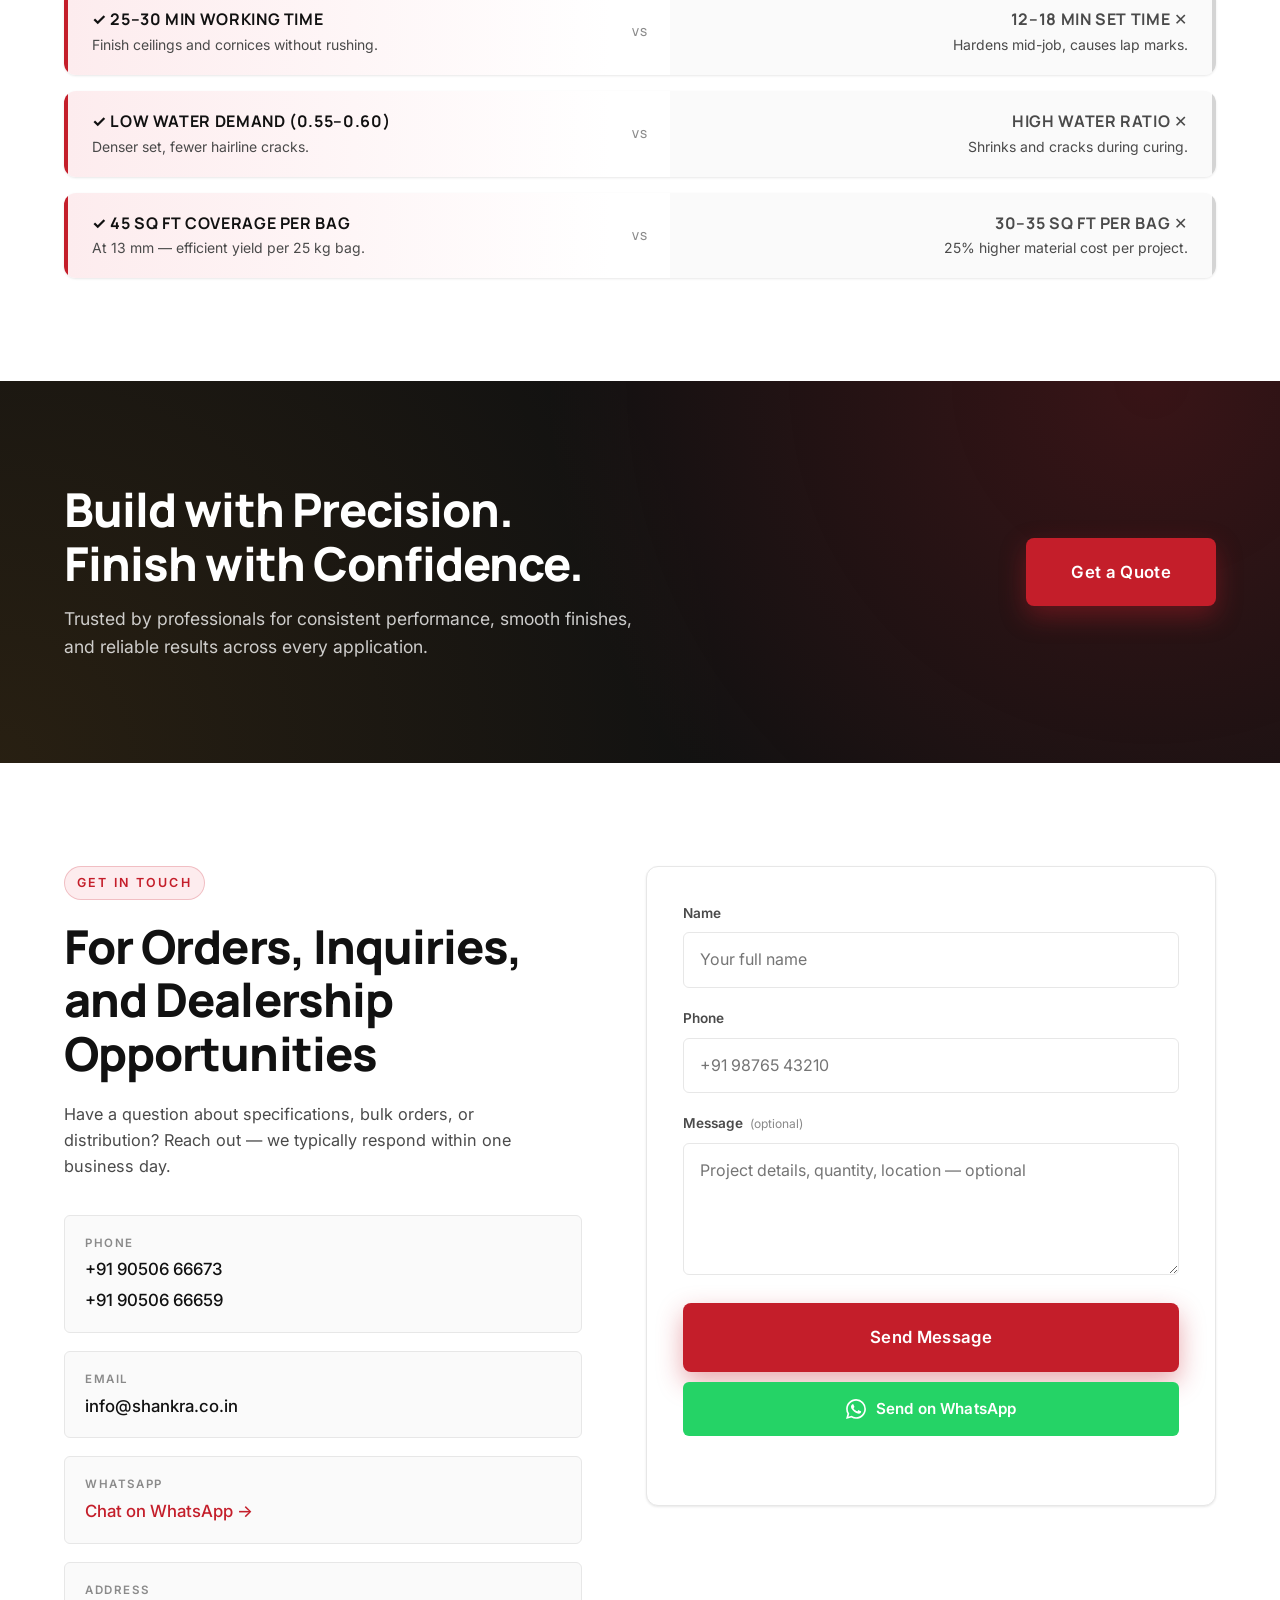
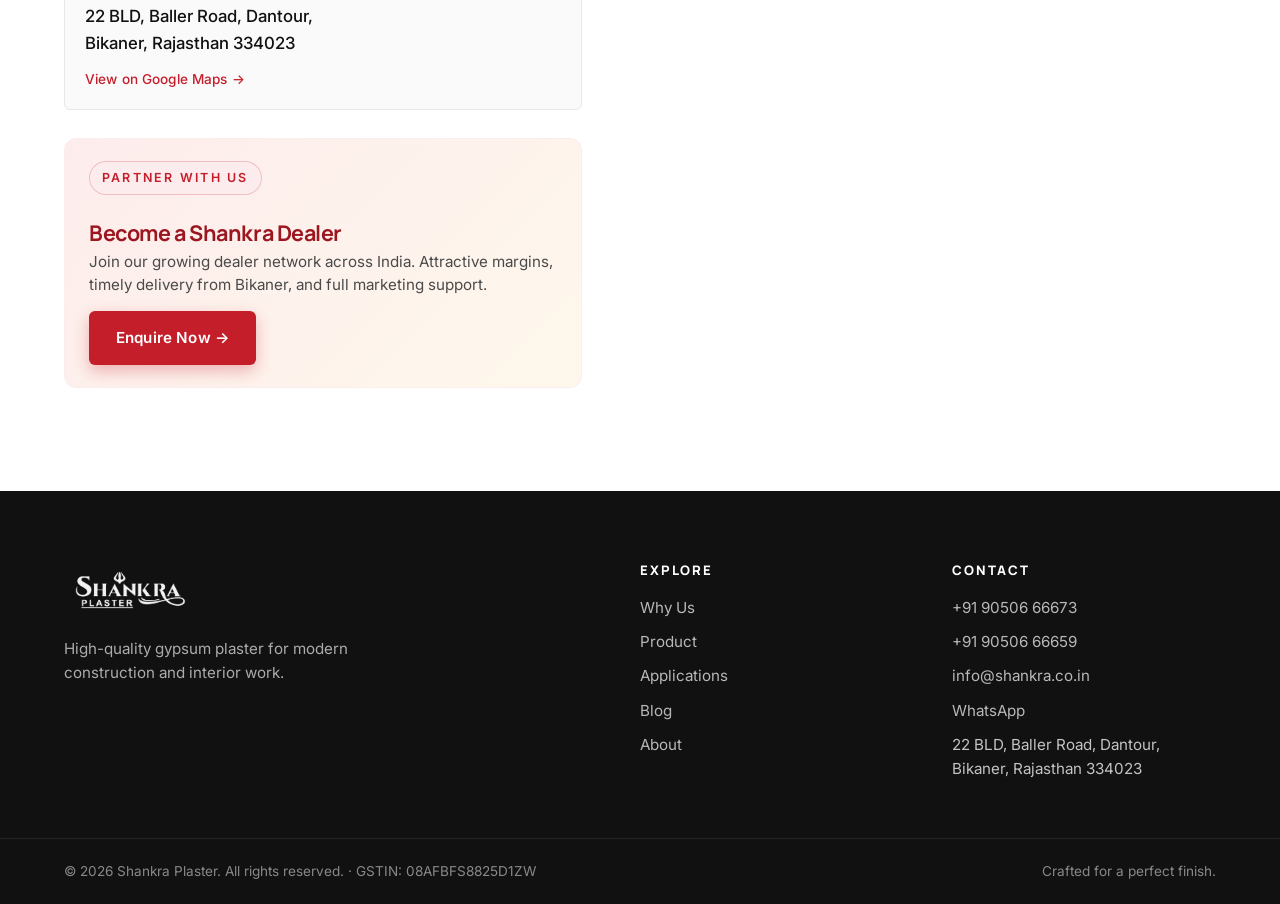
==== commit 5b2632d4: "Improve credentials strip layout on mobile Below 720px, the four credential items now sit in a 2x2 g" ====
--- a/index.html
+++ b/index.html
@@ -151,7 +151,7 @@
   <link rel="preconnect" href="https://fonts.gstatic.com" crossorigin />
   <link href="https://fonts.googleapis.com/css2?family=Inter:wght@400;500;600;700;800&family=Manrope:wght@500;600;700;800&display=swap" rel="stylesheet" />
 
-  <link rel="stylesheet" href="styles.css?v=33" />
+  <link rel="stylesheet" href="styles.css?v=34" />
 </head>
 <body>
 
@@ -239,7 +239,7 @@
           </svg>
           <div class="credential-text">
             <span class="credential-title">IS 2547 (Part 1)</span>
-            <span class="credential-sub">Gypsum Building Plaster</span>
+            <span class="credential-sub">Indian Standard</span>
           </div>
         </div>
 
--- a/styles.css
+++ b/styles.css
@@ -1976,11 +1976,38 @@
     min-width: 200px;
   }
 }
-@media (max-width: 480px) {
-  .credentials-strip { padding: 18px 0; }
-  .credentials-inner { gap: 18px 20px; }
-  .credential-item { flex: 1 1 100%; }
-  .credential-icon { width: 28px; height: 28px; }
-  .credential-title { font-size: 0.88rem; }
-  .credential-sub { font-size: 0.66rem; }
-}
+
+/* Mobile: switch to 2x2 tile grid — each credential becomes a small
+   white card with a border. Compact, scannable, and doesn't stack
+   into an awkwardly-tall single column. */
+@media (max-width: 720px) {
+  .credentials-strip {
+    padding: 16px 0;
+    background: #fafaf6;
+  }
+  .credentials-inner {
+    display: grid;
+    grid-template-columns: 1fr 1fr;
+    gap: 10px;
+    justify-content: initial;
+  }
+  .credential-item {
+    flex: none;
+    min-width: 0;
+    padding: 12px 14px;
+    background: #ffffff;
+    border: 1px solid var(--grey-200);
+    border-radius: 10px;
+    gap: 10px;
+    box-shadow: 0 1px 2px rgba(0,0,0,0.03);
+  }
+  .credential-icon { width: 26px; height: 26px; }
+  .credential-title {
+    font-size: 0.82rem;
+    letter-spacing: 0;
+  }
+  .credential-sub {
+    font-size: 0.62rem;
+    letter-spacing: 0.08em;
+  }
+}
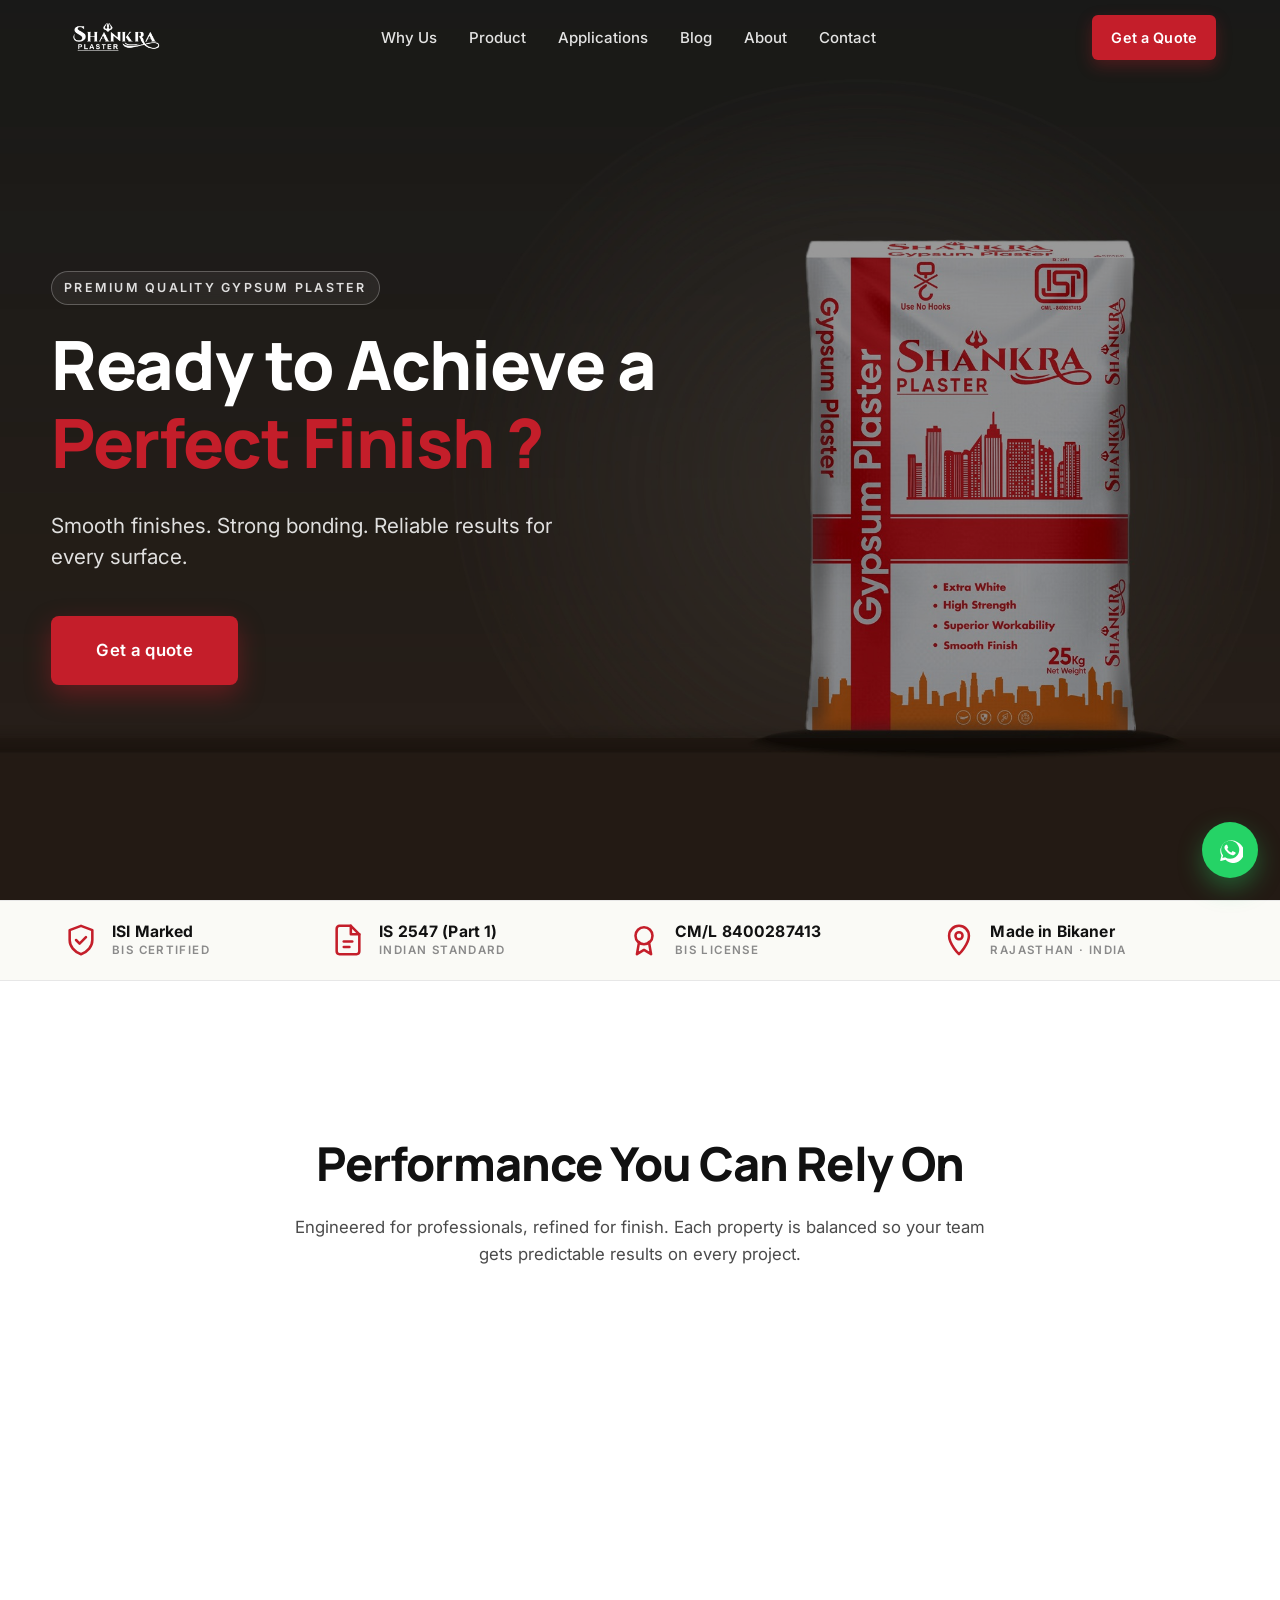
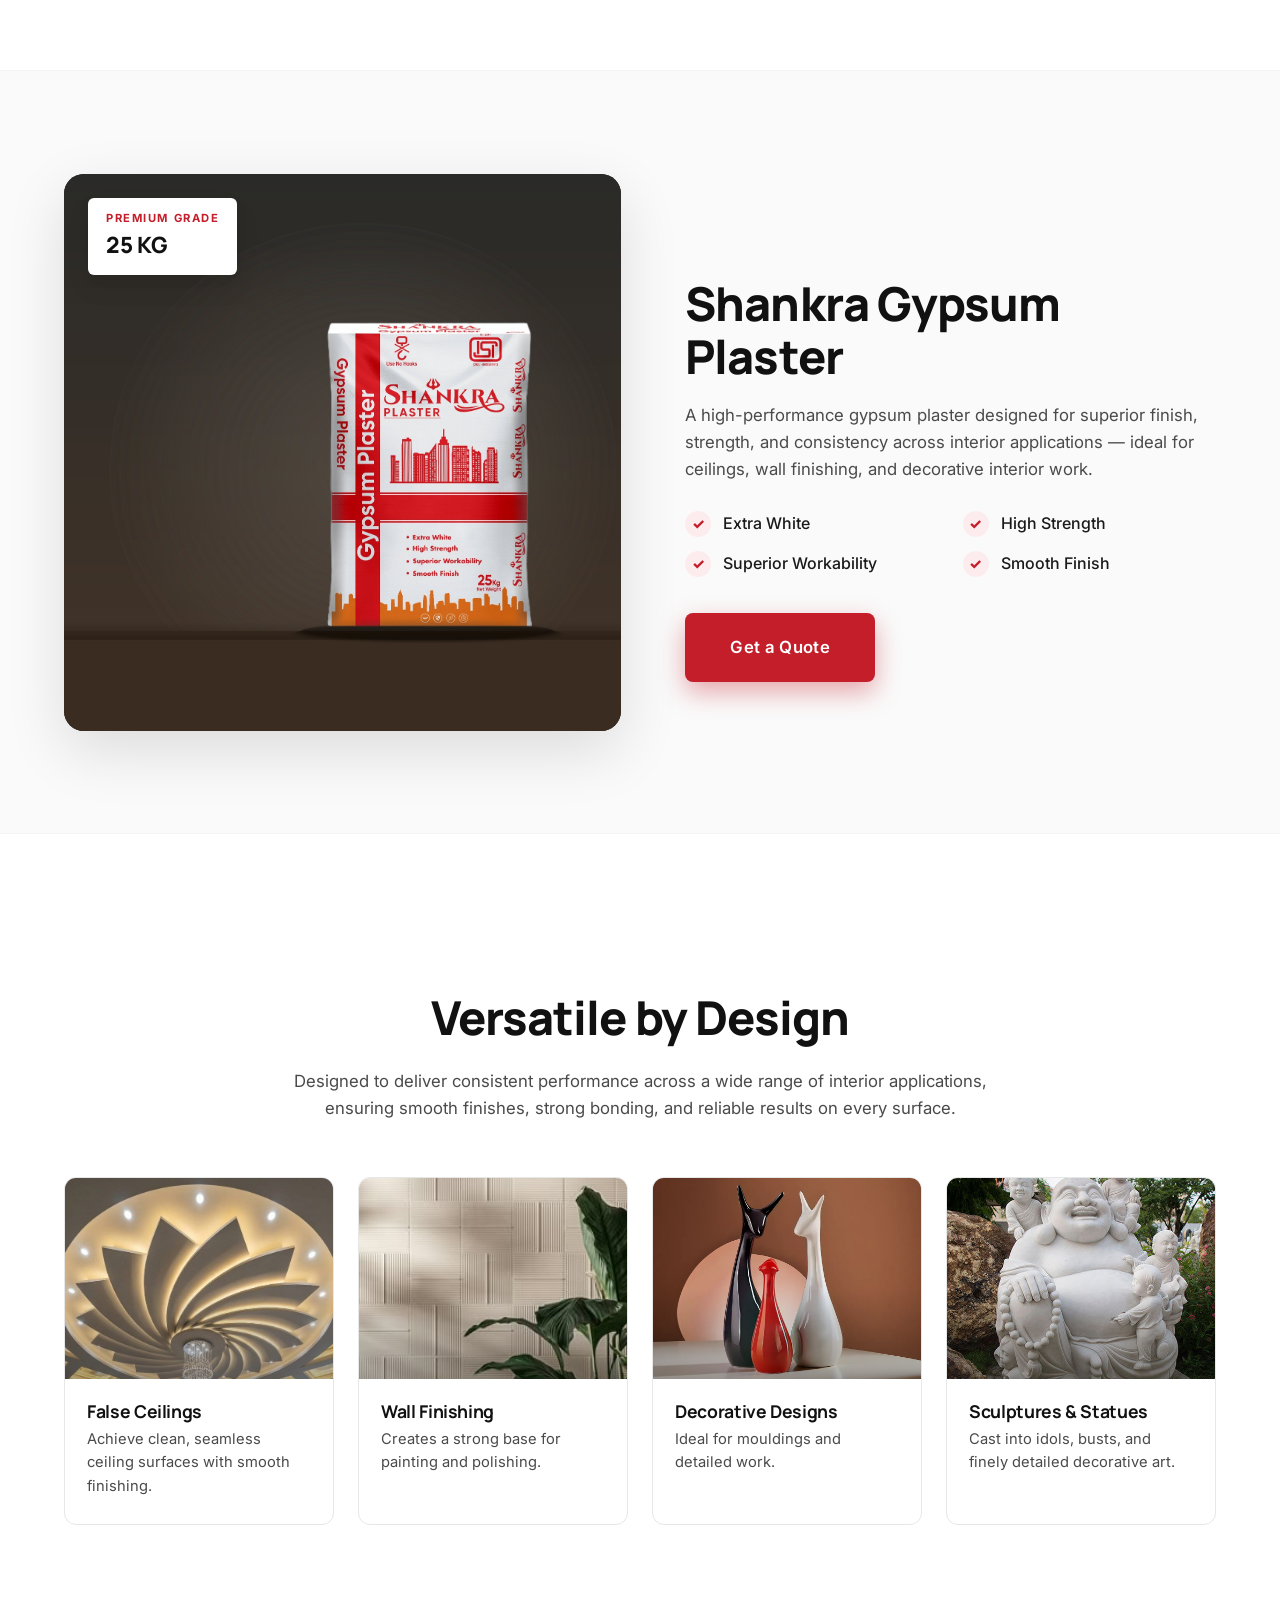
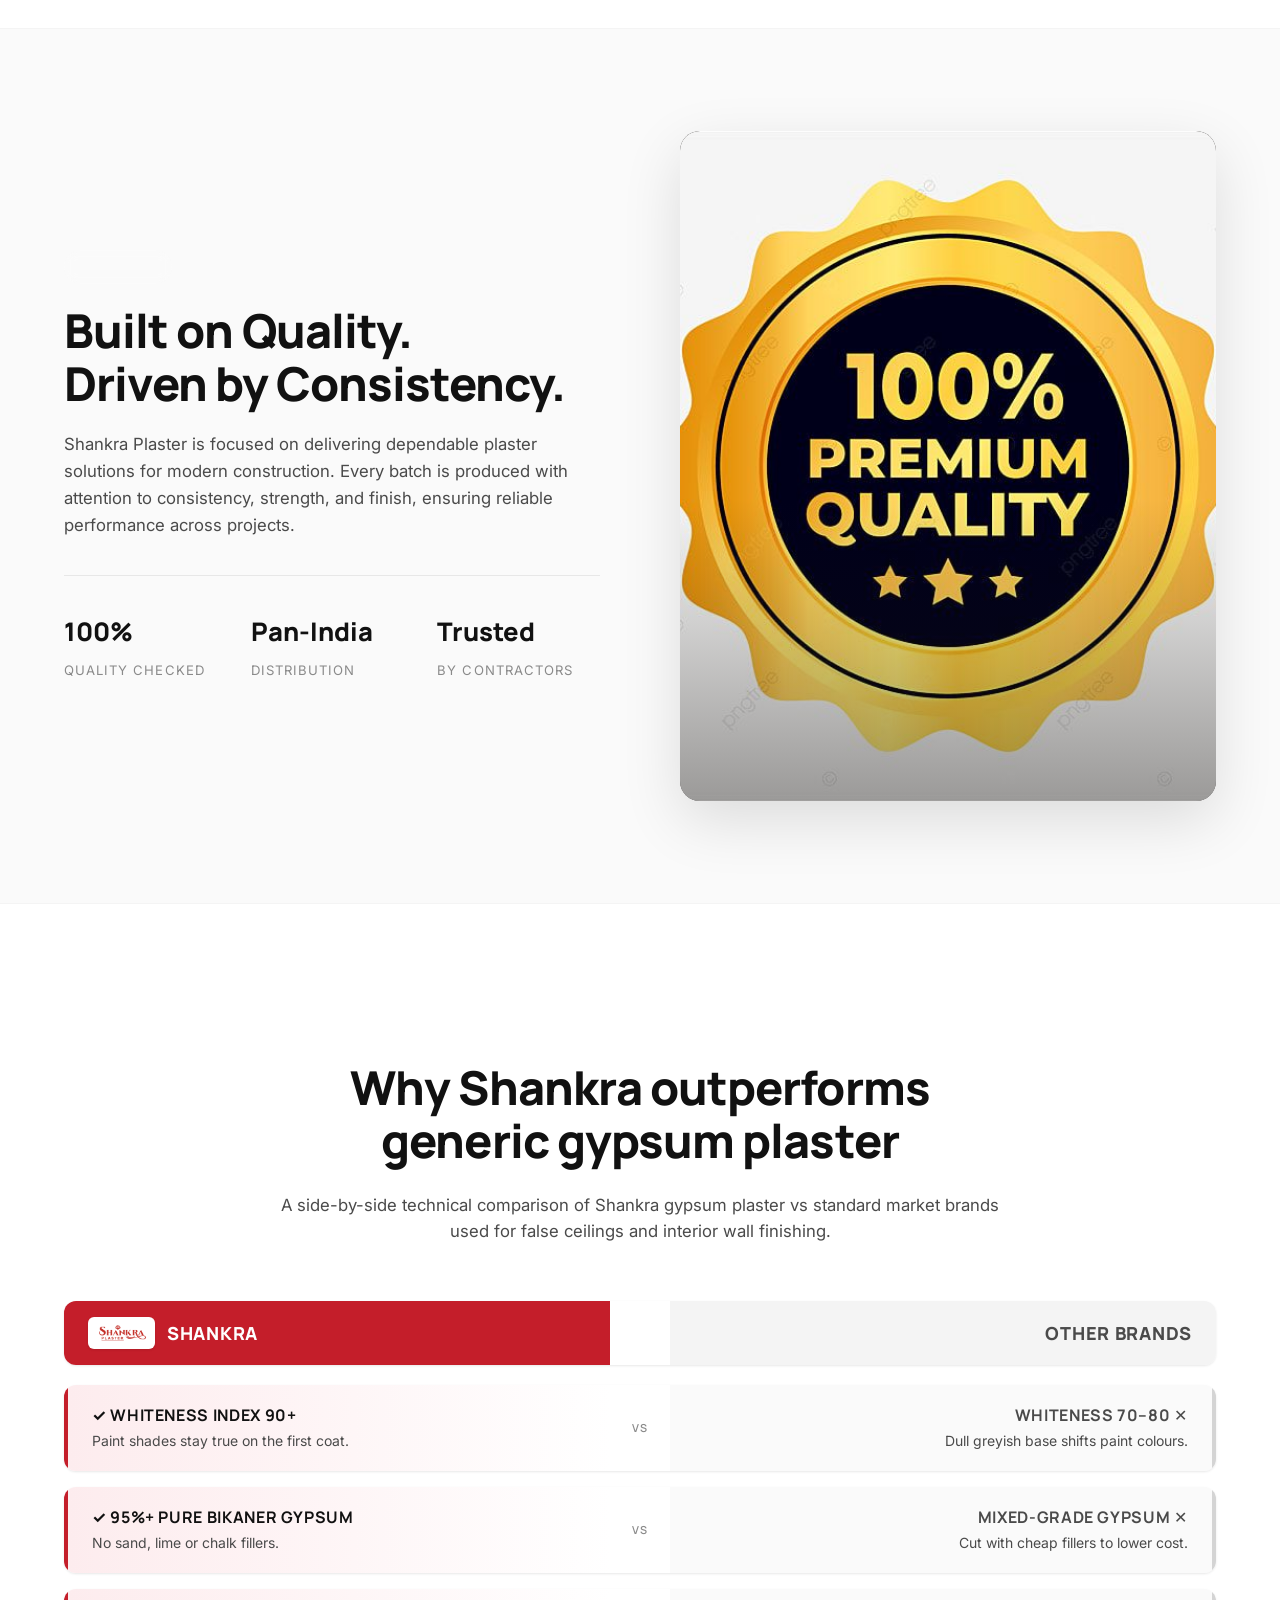
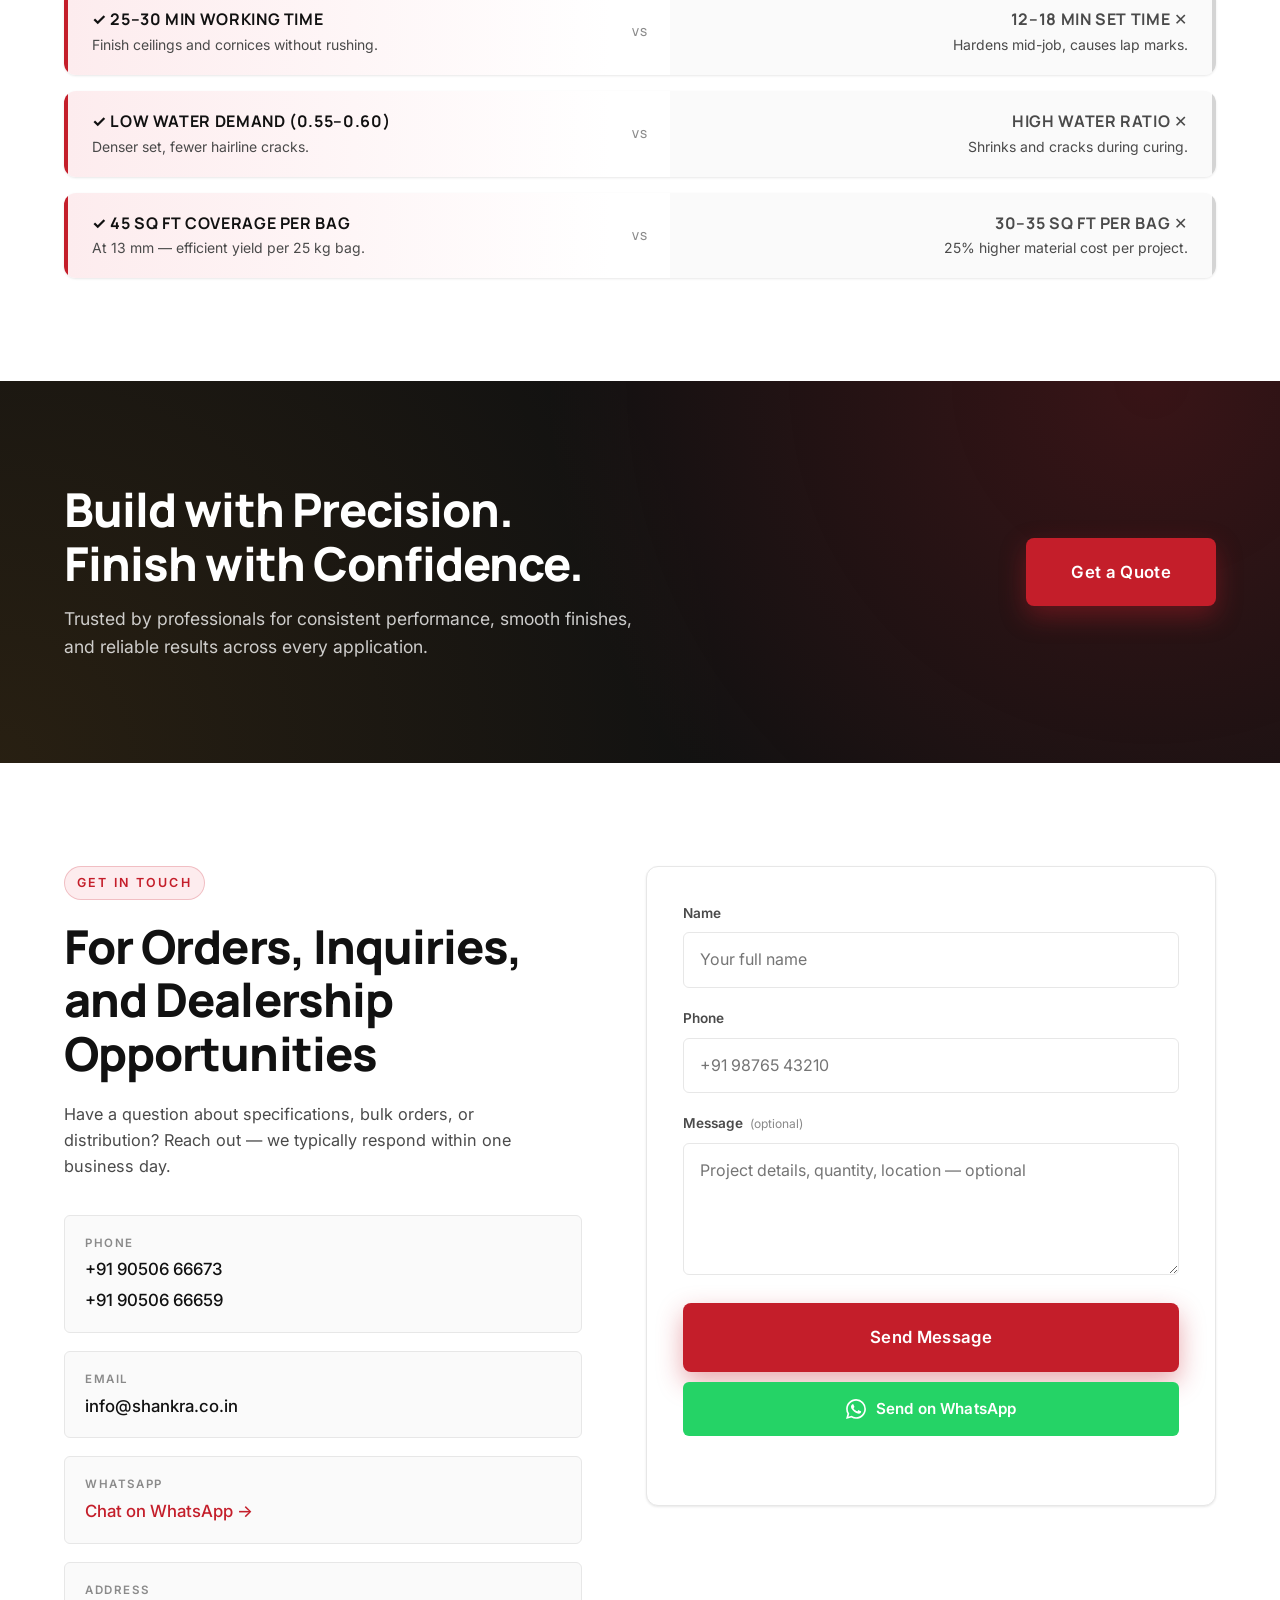
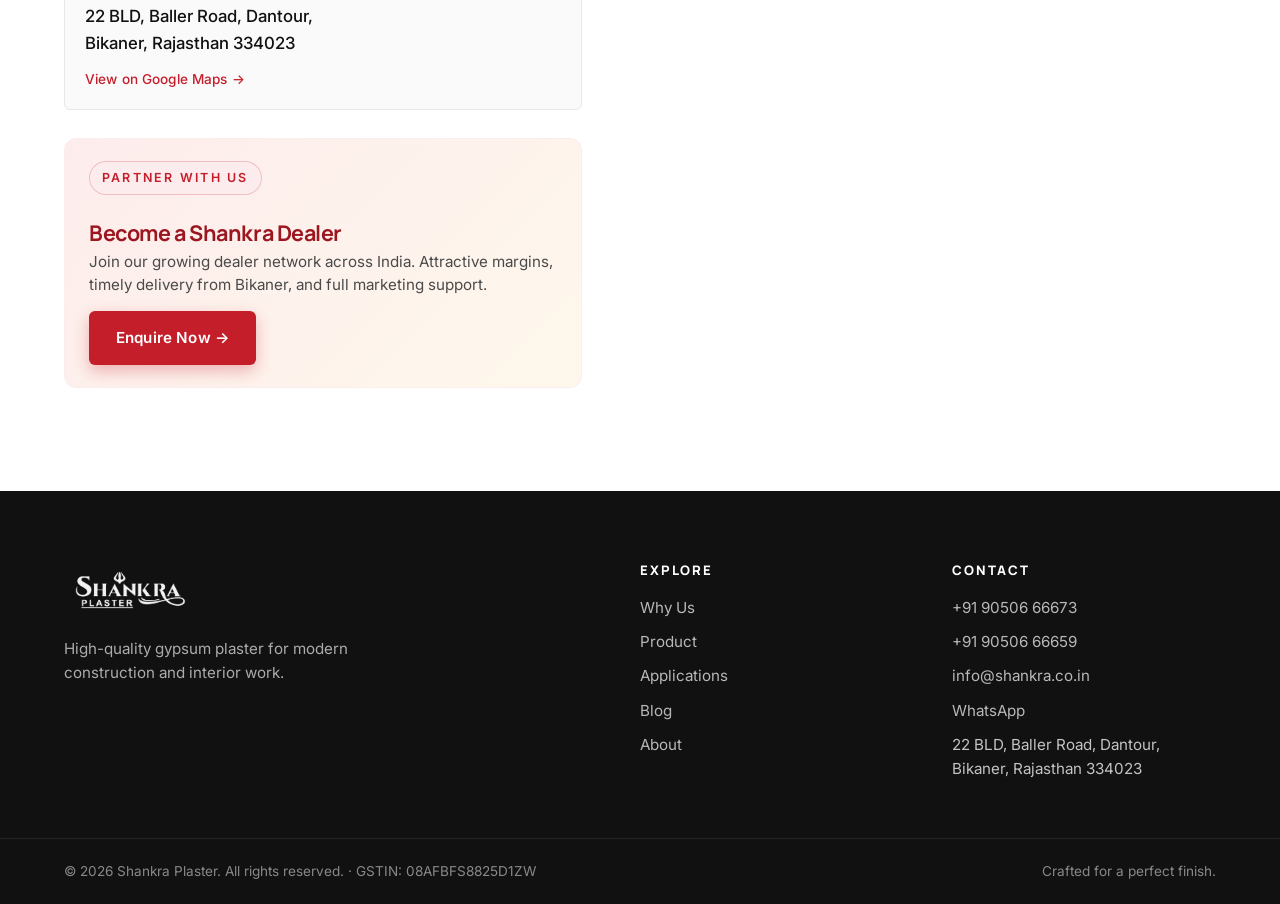
==== commit 565e869b: "Fix hero bag blur and position on mobile Removes the low-res 500x312 hero-bag-mobile.png source so m" ====
--- a/index.html
+++ b/index.html
@@ -151,7 +151,7 @@
   <link rel="preconnect" href="https://fonts.gstatic.com" crossorigin />
   <link href="https://fonts.googleapis.com/css2?family=Inter:wght@400;500;600;700;800&family=Manrope:wght@500;600;700;800&display=swap" rel="stylesheet" />
 
-  <link rel="stylesheet" href="styles.css?v=34" />
+  <link rel="stylesheet" href="styles.css?v=36" />
 </head>
 <body>
 
@@ -198,10 +198,7 @@
     <!-- ============ HERO ============ -->
     <section class="hero">
       <div class="hero-media" aria-hidden="true">
-        <picture>
-          <source media="(max-width: 720px)" srcset="assets/hero-bag-mobile.png" />
-          <img src="assets/hero-bag.jpg" alt="" />
-        </picture>
+        <img src="assets/hero-bag.jpg" alt="" />
         <div class="hero-overlay"></div>
       </div>
 
--- a/styles.css
+++ b/styles.css
@@ -294,6 +294,13 @@
   object-fit: cover;
   object-position: right center;
 }
+/* On mobile, shift crop so the bag sits toward the right of the viewport
+   and leaves clear dark space on the left for the headline. */
+@media (max-width: 720px) {
+  .hero-media img {
+    object-position: 75% center;
+  }
+}
 /* Flat 60% black filter over the hero image. */
 .hero-overlay {
   position: absolute; inset: 0;
